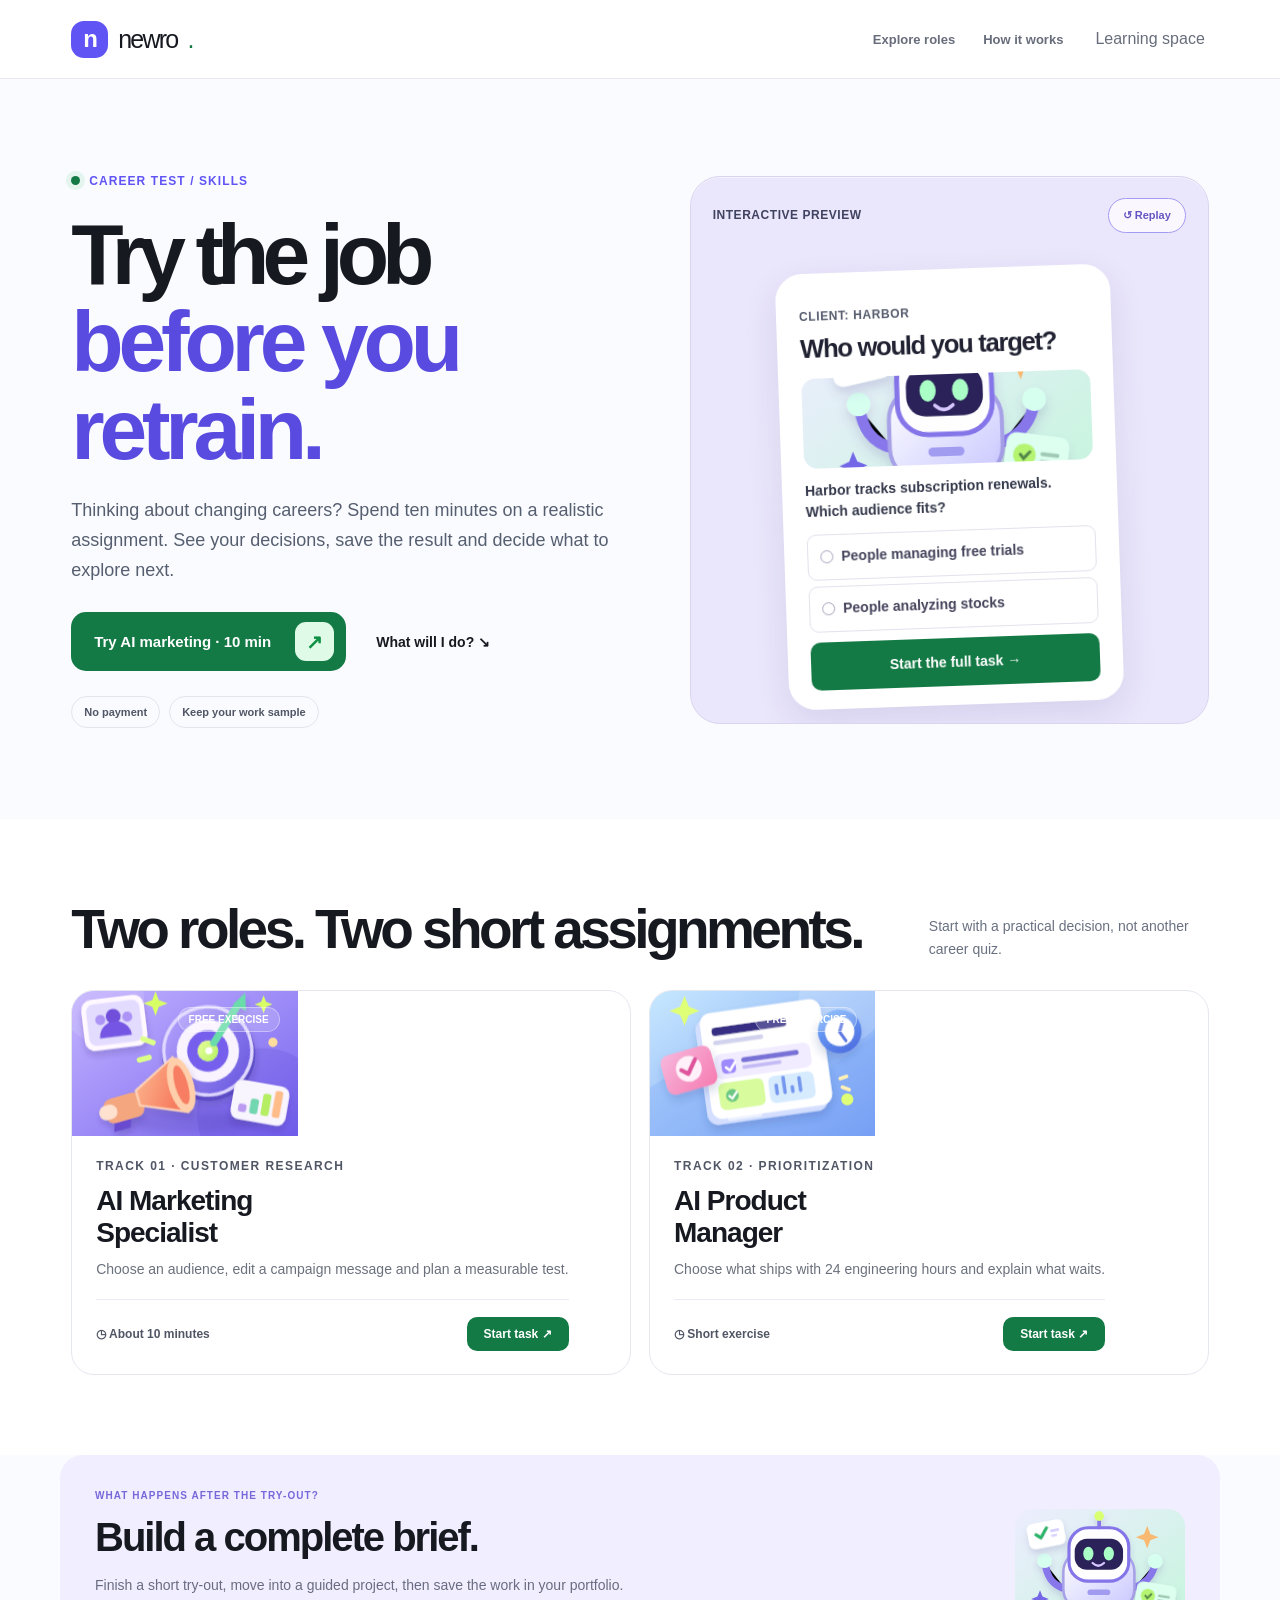
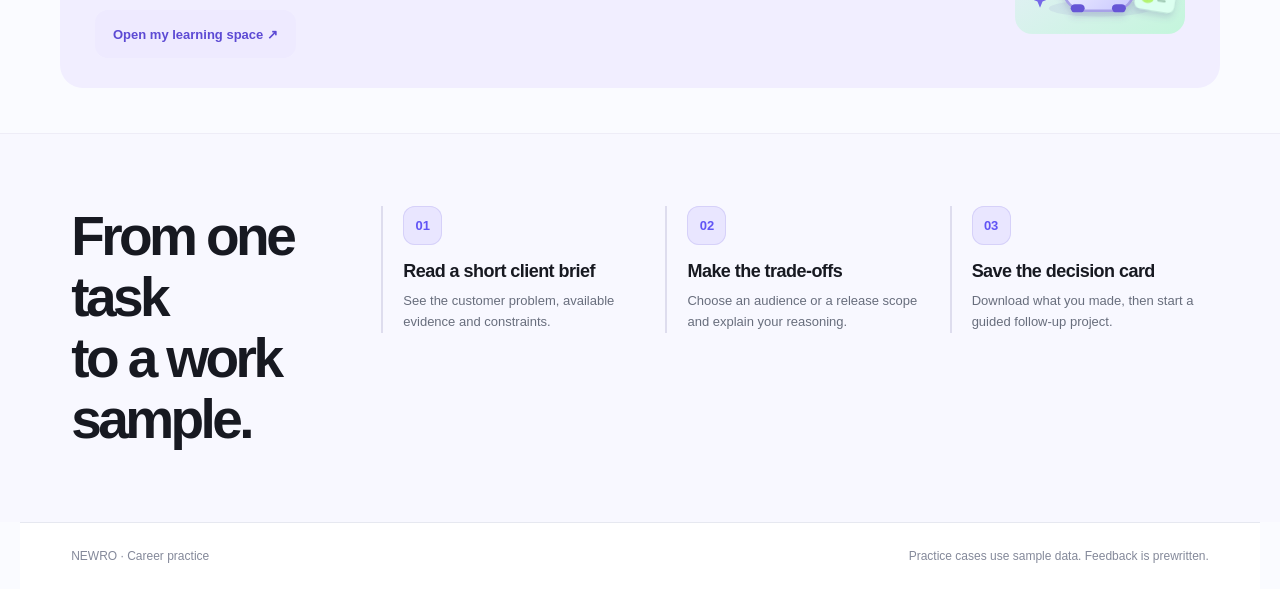
==== docs/index.html @ 95d72e34 "Show a single-line free-to-locked course journey with premium demo" ====
<!doctype html>
<html lang="en"><head><meta charset="utf-8"><meta name="viewport" content="width=device-width,initial-scale=1,viewport-fit=cover"><meta name="theme-color" content="#f8f8ff"><meta name="apple-mobile-web-app-capable" content="yes"><meta name="apple-mobile-web-app-status-bar-style" content="black-translucent"><meta name="apple-mobile-web-app-title" content="NEWRO"><meta name="description" content="Try the work before you retrain. A free, ten-minute career exercise with practical decisions and a work sample to keep."><title>NEWRO — Try the job before you retrain</title><meta property="og:type" content="website"><meta property="og:site_name" content="NEWRO"><meta property="og:title" content="NEWRO — Try the job before you retrain"><meta property="og:description" content="Free career try-outs: make decisions in a fictional role and download your work sample before signing up."><meta property="og:url" content="https://aruzhankarimova-glitch.github.io/NEWRO/"><meta name="twitter:card" content="summary"><link rel="canonical" href="https://aruzhankarimova-glitch.github.io/NEWRO/"><script type="application/ld+json">{"@context":"https://schema.org","@type":"WebApplication","name":"NEWRO","url":"https://aruzhankarimova-glitch.github.io/NEWRO/","description":"Hands-on career practice with short role simulations, guided projects, and downloadable work samples.","applicationCategory":"EducationalApplication","operatingSystem":"Web browser","inLanguage":"en","isAccessibleForFree":true,"featureList":["AI Marketing career try-out","AI Product Manager career try-out","Guided practice projects","Local work-sample portfolio"]}</script>
<style>
:root{font-family:Inter,-apple-system,BlinkMacSystemFont,"Segoe UI",sans-serif;color:#17171f;background:#fff;--ink:#17171f;--text:#3a3a48;--muted:#5e5e6e;--line:#e6e4f0;--surface:#f3f1fe;--accent:#4b3fd8;--cta:#18803e;--danger:#b72a29;--good:#125c2f}
*{box-sizing:border-box}body{margin:0;min-width:320px}button,textarea{font:inherit}button{cursor:pointer}button:disabled{opacity:.47;cursor:not-allowed}button:focus-visible,textarea:focus-visible,a:focus-visible{outline:3px solid var(--accent);outline-offset:3px}a{color:var(--accent)}.site{max-width:1080px;margin:auto;padding:0 22px}.top{height:72px;display:flex;align-items:center;justify-content:space-between;gap:12px}.logo{font-size:24px;font-weight:800;letter-spacing:-.06em}.logo em{background:var(--accent);color:#fff;border-radius:10px;font-size:19px;font-style:normal;padding:5px 11px;margin-right:8px}.kicker{font-weight:700;font-size:13px;color:var(--muted)}.hero{padding:85px 0 90px}.hero h1{font-size:clamp(39px,7vw,78px);letter-spacing:-.072em;line-height:1.03;max-width:920px;margin:0 0 25px}.hero p{font-size:20px;line-height:1.5;max-width:640px;color:var(--text);margin:0 0 38px}.eyebrow{color:var(--accent)!important;font-size:14px!important;font-weight:700;margin-bottom:20px!important}.roles{display:grid;grid-template-columns:1fr 1fr;gap:18px}.role{border:1px solid var(--line);background:#fff;border-radius:20px;padding:29px;text-align:left;min-height:258px;transition:transform .18s,border-color .18s}.role:hover{border-color:var(--accent);transform:translateY(-2px)}.role h2{font-size:27px;letter-spacing:-.04em;margin:21px 0 8px}.role p{font-size:16px;line-height:1.55;margin:0;color:var(--text)}.role .go{display:block;color:var(--accent);font-weight:700;margin-top:22px}.square{display:grid;place-items:center;border-radius:13px;background:var(--surface);color:var(--accent);height:48px;width:48px;font-size:24px}.foot{border-top:1px solid var(--line);color:var(--muted);font-size:12px;padding:18px 0 25px}.mini{font-size:13px;line-height:1.5;color:var(--muted)}.player{min-height:100dvh;display:flex;flex-direction:column}.playerHeader{position:sticky;top:0;z-index:10;border-bottom:1px solid var(--line);background:#fffffff0;backdrop-filter:blur(8px)}.headerInner{height:69px;max-width:640px;margin:auto;padding:0 18px;display:flex;gap:13px;align-items:center}.plainBtn{background:transparent;border:0;width:44px;height:44px;border-radius:12px;color:var(--ink);font-size:22px}.plainBtn:hover{background:var(--surface)}.track{height:9px;background:#e9e6fc;border-radius:20px;overflow:hidden;flex:1}.fill{height:100%;background:var(--accent);border-radius:20px;transition:width .25s}.playerMain{flex:1;max-width:640px;padding:31px 20px 65px;width:100%;margin:0 auto}.player h1{font-size:clamp(30px,5vw,39px);letter-spacing:-.048em;line-height:1.12;margin:0 0 13px}.lead{font-size:17px;line-height:1.57;color:var(--text);margin:0 0 21px}.step{font-size:13px;font-weight:700;color:var(--muted);margin:0 0 13px}.panel{background:var(--surface);padding:20px;border-radius:17px;margin:15px 0}.panel h3{font-size:17px;margin:0 0 8px}.panel p{font-size:16px;line-height:1.58;margin:0;color:var(--text)}.cards{display:grid;gap:12px;margin:19px 0}.choice{display:flex;align-items:flex-start;gap:13px;width:100%;background:white;border:2px solid var(--line);border-radius:15px;padding:18px 16px;color:var(--ink);text-align:left;min-height:65px;line-height:1.4}.choice[aria-pressed="true"]{border-color:var(--accent);background:#f7f5ff}.choice:hover{border-color:#bcb6ea}.dot{border:2px solid #a8a1bc;border-radius:50%;width:20px;height:20px;flex-shrink:0;margin-top:1px;display:grid;place-items:center;font-size:11px}.choice[aria-pressed="true"] .dot{border-color:var(--accent);color:#fff;background:var(--accent)}.choice strong{display:block}.choice small{display:block;font-size:13px;color:var(--muted);margin-top:5px}.field{display:block;font-weight:700;font-size:14px;margin:21px 0 9px}.input{width:100%;padding:15px;border:1.5px solid #bcb6d5;border-radius:14px;background:white;min-height:96px;line-height:1.55;color:var(--ink);resize:vertical}.input:focus{border-color:var(--accent)}.mentor{display:flex;gap:12px;align-items:flex-start;background:var(--surface);border-radius:16px;padding:18px;margin:22px 0}.avatar{width:34px;height:34px;border-radius:10px;background:#e0dbfc;display:grid;place-items:center;color:var(--accent);font-weight:800;flex-shrink:0}.mentor b{font-size:13px}.mentor p{font-size:15px;color:var(--text);line-height:1.55;margin:5px 0 0}.info{border:1px solid var(--line);border-radius:16px;padding:18px 19px;margin:11px 0}.info b{display:block}.info p{color:var(--text);line-height:1.55;margin:7px 0 0}.chip{display:inline-block;font-size:12px;font-weight:700;background:var(--surface);color:var(--accent);border-radius:25px;padding:6px 11px}.green{color:var(--good)}.red{color:var(--danger)}.summary{border:1px solid var(--line);border-radius:18px;padding:22px;margin:13px 0}.summary h3{margin:13px 0;font-size:24px;letter-spacing:-.04em}.summary dt{font-size:12px;font-weight:700;color:var(--muted);margin-top:16px}.summary dd{line-height:1.5;margin:5px 0 0;overflow-wrap:anywhere}.buttons{display:flex;gap:10px}.buttons>*{flex:1}.primary,.secondary{min-height:54px;border-radius:14px;font-size:16px;font-weight:750;padding:13px 20px;border:0}.primary{background:var(--cta);color:white;flex:1}.primary:hover:not(:disabled){background:#136b33}.secondary{background:var(--surface);color:var(--accent)}.playerFooter{position:sticky;bottom:0;z-index:10;border-top:1px solid var(--line);background:#fffffff0;backdrop-filter:blur(8px)}.footerInner{max-width:640px;margin:auto;padding:13px 20px max(14px,env(safe-area-inset-bottom))}.meter{background:var(--surface);border-radius:13px;padding:14px;font-size:15px}.meter .track{margin-top:10px}.note{font-size:12px;color:var(--muted);line-height:1.5;margin:14px 0}.sr{position:absolute;clip-path:inset(50%);width:1px;height:1px;overflow:hidden}.same{display:flex;justify-content:space-between;gap:12px;align-items:center}@media(max-width:620px){.hero{padding:44px 0 65px}.roles{grid-template-columns:1fr}.role{min-height:auto}.hero p{font-size:18px}.buttons{flex-wrap:wrap}.footerInner>.buttons>.primary{flex:2}.playerMain{padding-top:25px}}@media(prefers-reduced-motion:reduce){*,*:before,*:after{transition:none!important;animation:none!important;scroll-behavior:auto!important}}
</style><link rel="stylesheet" href="./assets/newro-experience.css"><link rel="stylesheet" href="./assets/newro-course.css"><link rel="stylesheet" href="./assets/newro-flow.css"><link rel="stylesheet" href="./assets/newro-polish.css"><link rel="stylesheet" href="./assets/newro-premium.css"><link rel="stylesheet" href="./assets/newro-responsive.css"><link rel="stylesheet" href="./assets/newro-curriculum.css"><link rel="stylesheet" href="./assets/newro-paywall.css"><link rel="manifest" href="./manifest.webmanifest"><link rel="icon" type="image/svg+xml" href="./icon.svg"></head><body><a class="newro-skip-link" href="#app">Skip to main content</a><div id="app"></div><noscript><main style="max-width:620px;margin:48px auto;padding:24px;font:16px/1.55 system-ui,sans-serif"><h1>NEWRO needs JavaScript</h1><p>Enable JavaScript to use the interactive career simulations. No account is required to start.</p></main></noscript><script src="./assets/newro-experience.js"></script><script src="./assets/newro-swarm.js"></script><script src="./assets/newro-course.js"></script><script src="./assets/newro-curriculum.js"></script><script src="./assets/newro-flow.js"></script><script src="./assets/newro-free-lesson.js"></script><script src="./assets/newro-mobile.js"></script><script src="./assets/newro-premium.js"></script><script src="./assets/newro-paywall.js"></script><script>
(function(){'use strict';
var root=document.getElementById('app'),key='newro-career-tryout-v1';
var features=[{id:'login',title:'Fix the iOS login crash',hours:4,value:'Critical',risk:'Low',detail:'1 in 7 sign-ins fails after an update.'},{id:'reminders',title:'Renewal reminders',hours:8,value:'High',risk:'Medium',detail:'The most requested core feature.'},{id:'onboarding',title:'New onboarding checklist',hours:12,value:'High',risk:'High',detail:'Changes an untested signup flow.'},{id:'household',title:'Shared household plans',hours:16,value:'Medium',risk:'High',detail:'Permissions design is unfinished.'},{id:'dark',title:'Dark mode',hours:10,value:'Medium',risk:'Low',detail:'Nice to have; not urgent.'},{id:'csv',title:'CSV export',hours:6,value:'Low',risk:'Low',detail:'Useful to some power users.'},{id:'referral',title:'Referral banner',hours:3,value:'Low',risk:'Low',detail:'Marketing request for Monday.'}];
var data={role:'',step:0,marketing:{},pm:{selection:[],answers:{}}};
try{var old=JSON.parse(localStorage.getItem(key));if(old&&typeof old==='object'){data=Object.assign(data,old);data.marketing=data.marketing||{};data.pm=data.pm||{selection:[],answers:{}};data.pm.selection=data.pm.selection||[];data.pm.answers=data.pm.answers||{}}}catch(e){}
function save(){try{localStorage.setItem(key,JSON.stringify(data))}catch(e){}}
function esc(s){return String(s==null?'':s).replace(/[&<>"']/g,function(c){return {'&':'&amp;','<':'&lt;','>':'&gt;','"':'&quot;',"'":'&#39;'}[c]})}
function coach(s){return '<aside class="mentor"><div class="avatar" aria-hidden="true">N</div><div><b>Practice coach</b><p>'+s+'</p></div></aside>'}
function announceChoice(group,id){
 var selected=document.querySelector('.choice[data-choice-group="'+group+'"][data-choice-id="'+id+'"]');
 if(selected)selected.focus({preventScroll:true});
 var region=document.getElementById('newro-announcer');
 var guidance=document.querySelector('.playerMain .mentor p');
 var warning=document.querySelector('.playerMain .meter p.red');
 if(region)region.textContent=(warning?warning.textContent+' ':'')+(guidance?guidance.textContent:'Selection updated. Continue or revise your choice.');
}
function option(group,id,name,desc,chosen){var active=chosen===id;return '<button class="choice" type="button" data-choice-group="'+esc(group)+'" data-choice-id="'+esc(id)+'" aria-pressed="'+active+'" onclick="NEWRO.choose(\''+group+'\',\''+id+'\')"><span class="dot">'+(active?'✓':'')+'</span><span><strong>'+esc(name)+'</strong>'+(desc?'<small>'+esc(desc)+'</small>':'')+'</span></button>'}
function textarea(field,value,hint){return '<textarea class="input" id="field-'+field+'" oninput="NEWRO.write(\''+field+'\',this.value)" placeholder="'+esc(hint)+'">'+esc(value||'')+'</textarea>'}
function summary(name,rows){return '<div class="summary"><span class="chip">Practice result</span><h3>'+esc(name)+'</h3><dl>'+rows.map(function(r){return '<dt>'+esc(r[0])+'</dt><dd>'+esc(r[1])+'</dd>'}).join('')+'</dl></div><div class="buttons"><button class="secondary" type="button" onclick="NEWRO.copy()">Copy result</button><button class="secondary" type="button" onclick="NEWRO.download()">Download .txt</button></div><p class="note" role="status" id="status">A practice result, not a career assessment.</p>'}
function hours(){return features.filter(function(f){return data.pm.selection.indexOf(f.id)!==-1}).reduce(function(a,b){return a+b.hours},0)}
function can(){var a=data.marketing,b=data.pm;if(data.role==='marketing'){switch(data.step){case 2:return !!a.evidence;case 3:return !!a.audience;case 4:return !!a.claim;case 5:return !!(a.tone&&a.prompt&&a.prompt.trim().length>12);case 6:return !!(a.draft&&a.headline&&a.headline.trim().length>8);case 7:return !!(a.channel&&a.metric);case 8:return !!(a.reason&&a.reason.trim().length>10);default:return true}}if(data.role==='pm'){switch(data.step){case 2:return b.selection.length>0&&hours()<=24;case 4:return !!(b.answers.a&&b.answers.b&&b.answers.c);case 5:return !!(b.reason&&b.reason.trim().length>10);default:return true}}return true}
function marketing(){var s=data.marketing,n=data.step,title='',sub='',body='',cta='Continue';switch(n){
case 0:title='Your first day in AI marketing.';sub='Try the decisions behind a small marketing campaign. You lead the work; the mentor gives feedback.';body='<div class="panel"><h3>Your mission</h3><p>Find the right audience, write an honest message, and decide how to test it for Harbor.</p></div>'+coach('I will challenge your thinking, not choose everything for you.');cta='Open the brief';break;
case 1:title='Meet your client, Harbor';sub='Harbor shows upcoming subscription renewals. The team needs an effective campaign, but has little evidence.';body='<div class="info"><b>The assignment</b><p>Choose a customer group, create a message and design a seven-day test. The illustrative test budget is $600.</p></div><div class="panel"><h3>One constraint</h3><p>Do not promise that Harbor can stop every subscription charge.</p></div>'+coach('Harbor and the customer quotes are fictional examples.');cta='Review customer notes';break;
case 2:title='Find the strongest signal';sub='Three fictional notes arrived from customers. Which problem does Harbor solve today?';body='<div class="cards">'+option('evidence','trial','I forget when free trials become paid.','Customer note #1',s.evidence)+option('evidence','invest','I track my investments on spreadsheets.','Customer note #2',s.evidence)+option('evidence','student','I want cheaper streaming subscriptions.','Customer note #3',s.evidence)+'</div>'+(s.evidence?coach(s.evidence==='trial'?'This problem fits Harbor’s existing renewal reminder feature.':'That is a need, but is it something Harbor can solve today? You can change your decision.'):coach('Find the note that matches the actual product.'));cta='Use this signal';break;
case 3:title='Who should we reach first?';sub='A strong campaign starts with a specific audience. Choose your first group.';body='<div class="cards">'+option('audience','trials','People managing free trials','They risk surprise renewals',s.audience)+option('audience','investors','Advanced individual investors','They need portfolio analysis',s.audience)+option('audience','students','Students searching for discounts','They value lower subscription prices',s.audience)+'</div>'+coach('Choose based on the evidence, not the biggest imaginable market.');cta='Choose the message';break;
case 4:title='Make a promise you can defend';sub='Which headline is specific and supported by what the product can actually do?';body='<div class="cards">'+option('claim','hype','The world’s smartest AI finance platform.','No proof or relevant detail',s.claim)+option('claim','honest','See upcoming renewals before you are charged.','Specific and verifiable',s.claim)+option('claim','impossible','Never pay for a subscription again.','An impossible guarantee',s.claim)+'</div>'+(s.claim?coach(s.claim==='honest'?'This sounds credible because it describes a real feature.':'Check the claim: could Harbor prove those words? Try again if not.'):coach('Clear language beats impressive-sounding language.'));cta='Give AI a brief';break;
case 5:title='Direct your AI teammate';sub='Strong output starts with an audience, a task and clear guardrails.';body='<label class="field">Tone</label><div class="cards">'+option('tone','calm','Calm and practical','Simple language',s.tone)+option('tone','playful','Playful','Light but not misleading',s.tone)+option('tone','urgent','Urgent','Time-sensitive, never deceptive',s.tone)+'</div><label class="field" for="field-prompt">Prompt for your AI teammate</label>'+textarea('prompt',s.prompt||'','Write two headlines for the selected audience. Describe the renewal reminder feature. Avoid unsupported guarantees.')+coach('This prototype displays prepared sample outputs, not text from a live language model.');cta='Review sample AI output';break;
case 6:title='Edit the AI draft';sub='Choose a sample draft. Then rewrite it so the promise is clear and truthful.';body='<div class="cards">'+option('draft','vague','Revolutionize your financial life with AI.','Overclaims the value',s.draft)+option('draft','clear','Know what renews next.','Short and useful',s.draft)+'</div><label class="field" for="field-headline">Your final headline</label>'+textarea('headline',s.headline||'','Write an honest, specific headline')+coach('Do not ship a draft just because it was generated. You own the decision.');cta='Plan a test';break;
case 7:title='Design a small experiment';sub='Choose where to reach people and how to tell whether the campaign helped.';body='<label class="field">Channel</label><div class="cards">'+option('channel','paid','Small paid social test','Reaches a defined audience',s.channel)+option('channel','email','Permission-based email list','More targeted',s.channel)+option('channel','organic','Organic social post','Cheaper, less predictable',s.channel)+'</div><label class="field">Primary metric</label><div class="cards">'+option('metric','signups','Landing-page signup rate','Tracks a meaningful action',s.metric)+option('metric','likes','Likes','Engagement, not intent',s.metric)+option('metric','reach','Reach','Visibility, not conversion',s.metric)+'</div>'+coach('Choose a measurement that tests the campaign hypothesis.');cta='Defend my choice';break;
case 8:title='A question from your mentor';sub='A strong marketer can explain or revise a plan.';var ask=s.claim!=='honest'?'Some words in your message may promise too much. How would you fix that?':s.audience!=='trials'?'How does this audience connect to Harbor’s current feature?':s.metric!=='signups'?'Likes may rise without any signups. What does that mean for your test?':'People click your ad but do not sign up. What would you investigate?';body=coach(esc(ask))+'<label class="field" for="field-reason">Your response</label>'+textarea('reason',s.reason||'','Explain what you would do and why…');cta='See my feedback';break;
case 9:title='Here is what your decisions show';sub='Feedback on this exercise, not a prediction about your future career.';var f=[['Understanding customers',s.evidence==='trial'],['Choosing a suitable audience',s.audience==='trials'],['Truthful messaging',s.claim==='honest'&&!/never|guarantee|world.s best|revolutionary/i.test(s.headline||'')],['Giving AI constraints',/avoid|do not|never|without|no guarantees/i.test(s.prompt||'')],['Measuring outcomes',s.metric==='signups']];body=f.map(function(row){return '<div class="info same"><b>'+row[0]+'</b><span class="chip '+(row[1]?'green':'')+'">'+(row[1]?'Demonstrated':'Developing')+'</span></div>'}).join('')+coach('You can improve a decision and learn from it. A short exercise does not measure professional aptitude.');cta='See my work sample';break;
case 10:title='You completed the assignment';sub='Keep the small campaign brief you made. This is your first work sample.';body=summary('Harbor campaign brief',[['Audience',({trials:'Free-trial users',investors:'Individual investors',students:'Discount-seeking students'})[s.audience]||'Not chosen'],['Headline',s.headline||'Not entered'],['Channel',s.channel||'Not chosen'],['Success metric',s.metric||'Not chosen'],['Reasoning',s.reason||'Not entered']]);cta='Try another career';break;
}screen(title,sub,body,cta,10)}
function pm(){var s=data.pm,n=data.step,title='',sub='',body='',cta='Continue',count=hours(),picked=features.filter(function(f){return s.selection.indexOf(f.id)!==-1});switch(n){
case 0:title='Your first day as an AI Product Manager';sub='It is Wednesday. You need to make the Friday release call.';body='<div class="panel"><h3>Your assignment</h3><p>Seven feature requests. Two engineers. Only 24 hours left. You decide what ships.</p></div>'+coach('Product management is the art of making trade-offs with limited time.');cta='Open the release brief';break;
case 1:title='The Friday release';sub='Harbor is a fictional app for subscription reminders. Some users cannot sign in and the team wants to add new features.';body='<div class="info"><b>Customer signal</b><p>Support tickets have tripled since Tuesday’s update. Renewal reminders are the highest-requested feature.</p></div><div class="info"><b>Constraints</b><p>You have 24 engineering hours; everything else waits two weeks. Consider value, delivery time and risk.</p></div>';cta='Choose what ships';break;
case 2:title='Pick the Friday release';sub='Select work that fits 24 hours. The best answer balances customer impact and release risk.';body='<div class="meter"><strong class="'+(count>24?'red':'')+'">'+count+' / 24 hours chosen</strong><div class="track"><div class="fill" style="width:'+Math.min(100,Math.round(count/24*100))+'%;background:'+(count>24?'var(--danger)':'var(--accent)')+'"></div></div>'+(count>24?'<p class="red">Over capacity by '+(count-24)+' hours. Remove at least '+(count-24)+' hours of work to continue.</p>':'')+'</div><div class="cards">'+features.map(function(f){return option('feature',f.id,f.title+' · '+f.hours+' hours',f.value+' value · '+f.risk+' risk. '+f.detail,s.selection.indexOf(f.id)!==-1?f.id:'')}).join('')+'</div>';cta='Review my trade-offs';break;
case 3:title='Every release makes trade-offs';sub='Here is the impact of your selection, based on the exercise rules.';body='<div class="info"><b>Capacity</b><p>'+count+' hours selected. '+(count<=20?'You kept some time for unexpected work.':'You have very little buffer.')+'</p></div><div class="info"><b>Customers blocked by login</b><p>'+(s.selection.indexOf('login')!==-1?'You prioritized fixing a login crash for affected customers.':'The iOS login crash will remain unresolved.')+'</p></div><div class="info"><b>Core customer value</b><p>'+(s.selection.indexOf('reminders')!==-1?'You included renewal reminders, the most requested feature.':'You postponed renewal reminders.')+'</p></div>'+coach('You cannot ship every idea. Be able to explain what matters and what waits.');cta='Practice PM reasoning';break;
case 4:title='Three decisions to test';sub='For each example, choose the most relevant factor.';body='<label class="field">Why prioritize the login fix?</label><div class="cards">'+option('a','value','Value','Blocked customers need access',s.answers.a)+option('a','risk','Risk','Any change can break things',s.answers.a)+option('a','time','Time','Every hour matters',s.answers.a)+'</div><label class="field">Why hold shared household plans?</label><div class="cards">'+option('b','value','Value','Everyone needs this',s.answers.b)+option('b','risk','Risk','The permissions model is not ready',s.answers.b)+option('b','time','Time','Only its duration matters',s.answers.b)+'</div><label class="field">Why might CSV export wait?</label><div class="cards">'+option('c','value','Value','This is a top need',s.answers.c)+option('c','risk','Risk','Export is inherently dangerous',s.answers.c)+option('c','time','Time','Those hours may deliver more customer value elsewhere',s.answers.c)+'</div>';cta='Reflect on my decisions';break;
case 5:title='Explain your release plan';sub='A product manager communicates the reasons behind the choices.';var right=Number(s.answers.a==='value')+Number(s.answers.b==='risk')+Number(s.answers.c==='time');body='<div class="panel"><h3>'+right+' of 3 reasoning checks matched the examples</h3><p>You can go back to try again. The score describes answers to this exercise only.</p></div><label class="field" for="field-pmreason">Why did you choose these tasks?</label>'+textarea('pmreason',s.reason||'','I prioritized the login crash because…');cta='Create my decision card';break;
case 6:title='Your first PM decision card';sub='You made a release decision and defended your reasoning.';body=summary('Harbor Friday release',[['Ship Friday',picked.map(function(f){return f.title}).join(', ')||'Nothing'],['Hold',features.filter(function(f){return s.selection.indexOf(f.id)===-1}).map(function(f){return f.title}).join(', ')||'Nothing'],['Hours',count+' / 24'],['Reasoning',s.reason||'Not entered']]);cta='Try another career';break;
}screen(title,sub,body,cta,6)}
function screen(title,sub,body,cta,max){var progress=Math.round(data.step/max*100);root.innerHTML='<div class="player"><header class="playerHeader"><div class="headerInner"><button class="plainBtn" onclick="NEWRO.exit()" aria-label="Exit to careers (progress is saved)">×</button><div class="track" role="progressbar" aria-label="Task progress" aria-valuemin="0" aria-valuemax="'+max+'" aria-valuenow="'+data.step+'"><div class="fill" style="width:'+progress+'%"></div></div></div></header><main class="playerMain"><p class="newro-sr-only" id="newro-announcer" role="status" aria-live="polite"></p><h1 tabindex="-1" id="screenTitle">'+title+'</h1><p class="lead">'+sub+'</p>'+body+'</main><footer class="playerFooter"><div class="footerInner"><div class="buttons">'+(data.step?'<button class="secondary" type="button" onclick="NEWRO.back()">Back</button>':'')+'<button type="button" class="primary" id="next" '+(can()?'':'disabled')+' onclick="NEWRO.next()">'+cta+'</button></div><p class="note" style="text-align:center;margin:8px 0 0">Progress is saved in this browser · No signup required</p></div></footer></div>';if(window.NEWROCourseUI)window.NEWROCourseUI.enhance({role:data.role,step:data.step,max:max});if(window.NEWROFlow && data.step===max)window.NEWROFlow.enhanceResult(data.role);window.scrollTo(0,0);var heading=document.getElementById('screenTitle');if(heading)heading.focus({preventScroll:true})}
function home(){if(window.NEWROHome){window.NEWROHome({resume:!!data.role,role:data.role},root);return}root.innerHTML='<div class="site"><header class="top"><span class="logo"><em>N</em> newro</span><span class="kicker">Career try-outs</span></header><main class="hero"><p class="eyebrow">TRY THE WORK, NOT JUST THE COURSE</p><h1>Find out what the job actually feels like.</h1><p>Make decisions, work through realistic challenges, and leave with a sample of your work. Free, no signup required.</p><div class="roles"><button class="role" onclick="NEWRO.start(\'marketing\')"><span class="square">✳</span><h2>AI Marketing Specialist</h2><p>Find an audience, improve AI copy and plan a test.</p><span class="go">Try the role →</span></button><button class="role" onclick="NEWRO.start(\'pm\')"><span class="square">▤</span><h2>AI Product Manager</h2><p>Choose what ships Friday with only 24 engineering hours.</p><span class="go">Try the role →</span></button></div>'+(data.role?'<div class="info" style="margin-top:20px"><b>Saved session</b><p>Your previous try-out is still available.</p><button class="secondary" type="button" onclick="NEWRO.resume()" style="margin-top:12px">Resume previous session</button></div>':'')+'<p class="mini" style="margin-top:27px">Harbor is a sample client. Feedback is prewritten; this exercise is not a career assessment.</p></main><footer class="foot">NEWRO · Learn by doing. No account needed to begin.</footer></div>'}
function render(){save();if(!data.role){home();return}if(data.role==='marketing')marketing();else pm()}
function recordSimStep(replace){
 if(!data.role)return;
 var target='#/tryout/'+data.role+'/'+data.step;
 if(location.hash!==target)history[replace?'replaceState':'pushState']({newroTryout:true},'',target);
}
window.addEventListener('popstate',function(){
 var match=location.hash.match(/^#\/tryout\/(marketing|pm)\/(\d+)$/);
 if(match){data.role=match[1];data.step=Math.min(Number(match[2]),match[1]==='marketing'?10:6);render();}
 else if(data.role){home();}
});
function exportText(){if(data.role==='marketing'){var s=data.marketing;return 'NEWRO · AI Marketing Specialist — fictional practice brief\nAudience: '+(s.audience||'')+'\nHeadline: '+(s.headline||'')+'\nChannel: '+(s.channel||'')+'\nSuccess metric: '+(s.metric||'')+'\nReasoning: '+(s.reason||'')+'\n\nNot a certificate.'}var p=data.pm;return 'NEWRO · AI Product Manager — fictional practice brief\nShip: '+features.filter(function(f){return p.selection.indexOf(f.id)!==-1}).map(function(f){return f.title}).join(', ')+'\nHold: '+features.filter(function(f){return p.selection.indexOf(f.id)===-1}).map(function(f){return f.title}).join(', ')+'\nHours: '+hours()+'/24\nReasoning: '+(p.reason||'')+'\n\nNot a certificate.'}
window.NEWRO={
 start:function(role){if(window.NEWROSwarm)window.NEWROSwarm.stop();data.role=role;data.step=0;data[role]=role==='marketing'?{}:{selection:[],answers:{}};recordSimStep(false);render()},
 exit:function(){home()},
 leave:function(){home()},
 resume:function(){if(window.NEWROSwarm)window.NEWROSwarm.stop();recordSimStep(false);render()},
 jump:function(target){var top=data.role==='marketing'?10:6;var t=Math.max(0,Math.min(top,Number(target)||0));if(t<=data.step){data.step=t;recordSimStep(false);render()}},
 back:function(){if(data.step>0&&location.hash==='#/tryout/'+data.role+'/'+data.step){history.back()}else{data.step=Math.max(0,data.step-1);recordSimStep(true);render()}},
 next:function(){if(!can())return;var max=data.role==='marketing'?10:6;if(data.step>=max){if(window.NEWROFlow){var finishedRole=data.role;data.role='';data.step=0;save();window.NEWROFlow.finish(finishedRole,data);return}data.role='';data.step=0;render();return}data.step++;recordSimStep(false);render()},
 choose:function(group,id){var s=data[data.role];if(group==='feature'){s.selection=s.selection.indexOf(id)===-1?s.selection.concat([id]):s.selection.filter(function(x){return x!==id})}else if(['a','b','c'].indexOf(group)!==-1&&data.role==='pm'){s.answers[group]=id}else{s[group]=id;if(group==='tone'){s.prompt='Write two headlines for the selected audience in a '+id+' tone. Highlight renewal visibility. Avoid guarantees and unverified AI claims.'}if(group==='draft')s.headline=id==='clear'?'Know what renews next.':'Revolutionize your financial life with AI.'}render();announceChoice(group,id)},
 write:function(field,value){var name=field==='pmreason'?'reason':field;data[data.role][name]=value;save();var button=document.getElementById('next');if(button)button.disabled=!can()},
 copy:function(){var status=document.getElementById('status');if(navigator.clipboard&&navigator.clipboard.writeText){navigator.clipboard.writeText(exportText()).then(function(){if(status)status.textContent='Copied to clipboard.'}).catch(function(){if(status)status.textContent='Copy unavailable. Please use Download.'})}else if(status)status.textContent='Clipboard unavailable. Please use Download.'},
 download:function(){var blob=new Blob([exportText()],{type:'text/plain;charset=utf-8'}),url=URL.createObjectURL(blob),a=document.createElement('a');a.href=url;a.download='newro-'+data.role+'-work-sample.txt';document.body.appendChild(a);a.click();a.remove();setTimeout(function(){URL.revokeObjectURL(url)},1000)}
};render();
})();
</script><script>if('serviceWorker' in navigator && location.protocol==='https:'){window.addEventListener('load',function(){navigator.serviceWorker.register('./sw.js').catch(function(){})})}</script></body></html>
---- docs/assets/newro-experience.css ----
/* NEWRO Career Lab — original interactive visual system. No third-party animation code. */
:root{--nl-paper:#f7f7f2;--nl-ink:#15231e;--nl-green:#c9fb83;--nl-purple:#6954dc;--nl-line:#d9dcd4;--nl-muted:#57675d;--nl-deep:#192a25}
html{scroll-behavior:smooth}
.nl-shell{color:var(--nl-ink);background:var(--nl-paper);min-height:100dvh;font-family:Inter,ui-sans-serif,-apple-system,BlinkMacSystemFont,"Segoe UI",sans-serif;overflow-x:clip}
.nl-shell *{box-sizing:border-box}
.nl-shell button,.nl-shell a{font:inherit}
.nl-shell button{cursor:pointer}
.nl-shell button:focus-visible,.nl-shell a:focus-visible{outline:3px solid var(--nl-purple);outline-offset:4px}
.nl-shell button:disabled{cursor:not-allowed;opacity:.55}
.nl-canvaslines{position:absolute;inset:0;pointer-events:none;background-image:linear-gradient(to right,rgba(21,35,30,.038) 1px,transparent 1px),linear-gradient(to bottom,rgba(21,35,30,.038) 1px,transparent 1px);background-size:78px 78px;mask-image:linear-gradient(#000,transparent 78%);opacity:.7}
.nl-wrap{max-width:1320px;margin:auto;padding:0 clamp(20px,4vw,62px);position:relative}
.nl-header{position:relative;border-bottom:1px solid var(--nl-line);z-index:20}
.nl-nav{height:86px;display:flex;align-items:center;justify-content:space-between;gap:24px}
.nl-brand{display:inline-flex;align-items:center;gap:10px;color:var(--nl-ink);text-decoration:none!important;font-size:24px;font-weight:850;letter-spacing:-.075em}
.nl-brand-icon{width:37px;height:37px;display:grid;place-items:center;background:var(--nl-ink);color:var(--nl-green);border-radius:11px;font-size:24px;font-weight:850;transform:rotate(-7deg)}
.nl-brand-dot{color:var(--nl-purple)}
.nl-links{display:flex;align-items:center;gap:26px;margin-left:auto}
.nl-links a{text-decoration:none;color:var(--nl-muted);font-size:13px;font-weight:700;transition:color .2s}
.nl-links a:hover{color:var(--nl-ink)}
.nl-navright{display:flex;align-items:center;gap:12px}
.nl-smallbtn{border:1px solid var(--nl-line);background:transparent;border-radius:999px;color:var(--nl-ink);padding:12px 16px;font-size:12px!important;font-weight:750!important;display:flex;align-items:center;gap:8px}
.nl-smallbtn:hover{border-color:var(--nl-ink)}
.nl-join{border:1px solid var(--nl-ink);color:var(--nl-green);background:var(--nl-ink);border-radius:999px;padding:13px 20px;font-weight:750!important;font-size:13px!important}
.nl-join:hover{background:#30483d}
.nl-hero{position:relative;padding:66px 0 32px;display:grid;grid-template-columns:minmax(0,1.05fr) minmax(0,.95fr);align-items:center;gap:clamp(24px,4vw,78px)}
.nl-eyebrow{display:flex;align-items:center;gap:10px;letter-spacing:.105em;text-transform:uppercase;color:var(--nl-muted);font-size:11px;font-weight:850;margin:0 0 31px}
.nl-live{width:9px;height:9px;background:#48aa73;border-radius:50%;box-shadow:0 0 0 5px #48aa731d}
.nl-hero-title{font-size:clamp(56px,6.7vw,111px);line-height:.94;letter-spacing:-.093em;font-weight:850;margin:0 0 28px;max-width:800px}
.nl-hero-title .nl-serif{display:block;font-family:Georgia,"Times New Roman",serif;letter-spacing:-.078em;font-style:italic;font-weight:400;color:var(--nl-purple);line-height:1.03}
.nl-lede{color:var(--nl-muted);font-size:clamp(16px,1.55vw,19px);line-height:1.6;max-width:510px;margin:0 0 32px}
.nl-ctarow{display:flex;align-items:center;flex-wrap:wrap;gap:12px}
.nl-bigcta{display:inline-flex;align-items:center;justify-content:space-between;min-height:59px;border:0;background:var(--nl-ink);color:white;padding:9px 10px 9px 23px;border-radius:16px;gap:30px;font-size:15px!important;font-weight:800!important;transition:transform .18s,box-shadow .18s}
.nl-bigcta:hover{transform:translateY(-2px);box-shadow:0 14px 40px #1d3d272b}
.nl-bigcta .nl-arrow{display:grid;place-items:center;width:40px;height:40px;background:var(--nl-green);color:var(--nl-ink);border-radius:11px;font-size:20px}
.nl-textcta{display:inline-flex;align-items:center;gap:8px;padding:14px 13px;background:transparent;border:0;color:var(--nl-ink);font-size:14px!important;font-weight:750!important}
.nl-proof{display:flex;align-items:center;gap:15px;color:var(--nl-muted);font-size:12px;margin-top:30px;line-height:1.4}
.nl-proof strong{color:var(--nl-ink);font-weight:700}
.nl-proof-sep{width:4px;height:4px;background:#9ba99b;border-radius:50%}
.nl-stage{position:relative;min-height:510px;border-radius:24px;background:var(--nl-deep);color:white;padding:18px;box-shadow:25px 35px 65px -47px #0e1d1699;isolation:isolate;overflow:hidden}
.nl-stage:before{content:"";position:absolute;inset:0;opacity:.24;pointer-events:none;background-image:linear-gradient(#71898026 1px,transparent 1px),linear-gradient(90deg,#71898026 1px,transparent 1px);background-size:37px 37px}
.nl-stage:after{content:"";position:absolute;top:15%;right:-10%;width:50%;height:50%;background:radial-gradient(circle,#8b68fa38,transparent 70%);pointer-events:none}
.nl-stage-top{display:flex;align-items:center;justify-content:space-between;gap:12px;padding:0 2px 13px;border-bottom:1px solid #ffffff24;position:relative;z-index:2}
.nl-stage-dots{display:flex;gap:5px}
.nl-stage-dots i{height:8px;width:8px;background:#63776e;border-radius:50%;display:block}
.nl-stage-dots i:first-child{background:var(--nl-green)}
.nl-stage-tag{font-size:10px;font-weight:800;letter-spacing:.15em;color:#cedbd2}
.nl-stage-count{font-size:10px;color:#aec0b1}
.nl-stage-board{position:relative;z-index:1;padding:26px 15px 12px;height:430px}
.nl-board-head{font-size:11px;text-transform:uppercase;letter-spacing:.16em;font-weight:750;color:#afc3b8;margin:0 0 12px}
.nl-board-title{font-weight:820;letter-spacing:-.055em;line-height:1.03;font-size:clamp(26px,2.75vw,43px);max-width:380px;margin:0}
.nl-board-title span{color:var(--nl-green)}
.nl-board-lead{font-size:12px;color:#b5c7bd;line-height:1.55;max-width:280px;margin:10px 0 19px}
.nl-board-ruler{height:16px;border-top:1px solid #ffffff24;border-bottom:1px solid #ffffff24;margin:15px -12px 16px;display:flex;justify-content:space-between;padding:1px 7px;color:#718a7d;font:9px ui-monospace,monospace;letter-spacing:1px}
.nl-board-card{position:relative;max-width:345px;background:#fbfbf6;color:var(--nl-ink);padding:15px;border-radius:13px;border:1px solid #dbe1d9;box-shadow:9px 12px 0 #13251e;transform:rotate(-3deg);transition:transform .24s;z-index:2}
.nl-board-card:hover{transform:rotate(0)}
.nl-board-card-top{display:flex;align-items:center;justify-content:space-between;font-size:10px;font-weight:800;letter-spacing:.08em}
.nl-mini-check{background:#d5ff98;padding:5px 8px;border-radius:6px}
.nl-board-card h3{font-size:18px;line-height:1.2;letter-spacing:-.04em;margin:12px 0 8px}
.nl-board-card p{font-size:11px;color:#526257;line-height:1.5;margin:0}
.nl-mentor-note{position:absolute;bottom:26px;right:6px;max-width:230px;padding:12px;border:1px solid #a8ecb2;background:#d5ff98;border-radius:11px;color:#17281c;box-shadow:0 12px 30px #0005;transform:rotate(5deg);z-index:3;font-size:11px;line-height:1.45}
.nl-mentor-note b{font-size:10px;text-transform:uppercase;letter-spacing:.1em;display:block;margin-bottom:5px}
.nl-stage-foot{display:flex;align-items:center;justify-content:space-between;position:absolute;bottom:19px;left:20px;right:19px;border-top:1px solid #ffffff23;padding-top:13px;z-index:2;color:#b5c8bb;font-size:11px}
.nl-simmark{height:5px;width:5px;background:var(--nl-green);border-radius:50%;display:inline-block;margin-right:6px}
.nl-stage-pointer{position:absolute;z-index:4;pointer-events:none;filter:drop-shadow(0 3px 8px #1118)}
.nl-stage-pointer .nl-pointer-symbol{display:block;width:19px;height:25px;clip-path:polygon(0 0,0 96%,28% 72%,47% 100%,62% 92%,43% 66%,85% 62%);background:#cabdff;transform:rotate(-8deg)}
.nl-stage-pointer span:last-child{font-size:9px;font-weight:800;letter-spacing:.03em;background:#6954dc;color:#fff;border-radius:5px;padding:5px 7px;margin-left:16px;white-space:nowrap}
.nl-stage-pointer.one{top:104px;right:65px;animation:nl-float 4.5s ease-in-out infinite}
.nl-stage-pointer.two{top:275px;right:20px;animation:nl-float 5.8s -1s ease-in-out infinite}
.nl-stage-pointer.two .nl-pointer-symbol{background:#c9fb83}
.nl-stage-pointer.two span:last-child{background:#33694d}
@keyframes nl-float{0%,100%{transform:translate(0,0)}50%{transform:translate(-7px,10px)}}
.nl-section-head{display:flex;align-items:flex-end;justify-content:space-between;gap:24px;margin-bottom:23px}
.nl-section-head h2{margin:0;font-size:clamp(32px,4vw,56px);line-height:1.08;letter-spacing:-.064em}
.nl-section-head p{max-width:300px;color:var(--nl-muted);font-size:14px;line-height:1.55;margin:0}
.nl-careers{padding:70px 0 85px;border-top:1px solid var(--nl-line)}
.nl-cards{display:grid;grid-template-columns:repeat(2,minmax(0,1fr));gap:16px}
.nl-role{position:relative;overflow:hidden;text-align:left;border:1px solid #d9dcd4;border-radius:19px;padding:26px 27px 25px;background:#fff;min-height:275px;color:var(--nl-ink);display:flex;flex-direction:column;align-items:stretch;transition:transform .2s,border-color .2s,box-shadow .2s}
.nl-role:hover{border-color:var(--nl-ink);transform:translateY(-3px);box-shadow:0 19px 35px #1d392619}
.nl-role-head{display:flex;align-items:center;justify-content:space-between}
.nl-role-num{font-size:11px;font-weight:750;color:#65766a}
.nl-role-icon{font-size:25px;width:45px;height:45px;display:grid;place-items:center;background:#dbeecb;border-radius:11px;color:#253f2b}
.nl-role:nth-child(2) .nl-role-icon{background:#e5defd;color:#5744ba}
.nl-role h3{font-size:clamp(24px,2.65vw,36px);letter-spacing:-.055em;line-height:1.07;margin:22px 0 11px;max-width:350px}
.nl-role p{color:var(--nl-muted);font-size:14px;line-height:1.5;max-width:390px;margin:0 0 22px}
.nl-role-bottom{display:flex;align-items:center;justify-content:space-between;margin-top:auto;border-top:1px solid var(--nl-line);padding-top:16px;font-size:12px;font-weight:750}
.nl-role-bottom .nl-go{height:34px;width:34px;display:grid;place-items:center;background:var(--nl-ink);color:white;border-radius:50%;font-size:19px}
.nl-detail{font-size:12px;color:var(--nl-muted);display:flex;align-items:center;gap:7px}
.nl-how{background:#e7ece3;border-top:1px solid #dce3d8;border-bottom:1px solid #dce3d8;padding:72px 0}
.nl-how-grid{display:grid;grid-template-columns:1.2fr repeat(3,1fr);gap:18px}
.nl-how h2{font-size:38px;letter-spacing:-.062em;margin:0;line-height:1.13}
.nl-how-step{border-left:1px solid #bfccc1;padding-left:19px}
.nl-how-step span{display:block;font-size:12px;color:#57765b;font-weight:800;margin-bottom:20px}
.nl-how-step h3{font-size:17px;letter-spacing:-.025em;margin:0 0 10px}
.nl-how-step p{font-size:13px;color:#57675d;line-height:1.55;margin:0}
.nl-bottom{padding:29px 0;display:flex;align-items:center;justify-content:space-between;gap:20px;font-size:12px;color:var(--nl-muted)}
.nl-bottom a{color:var(--nl-ink)}
.nl-resume{margin-top:25px;display:flex;align-items:center;justify-content:space-between;gap:12px;border:1px solid #c4d4c4;background:#eff8e6;border-radius:15px;padding:16px}
.nl-resume b{font-size:13px}
.nl-resume p{font-size:12px;margin:4px 0 0;color:#4c654f}
.nl-resume button{border:0;background:var(--nl-ink);color:#fff;font-size:12px!important;font-weight:800!important;border-radius:9px;padding:11px 16px;flex-shrink:0}
.nl-mobile-dock{display:none}
.nl-build-cursors{position:fixed;inset:0;pointer-events:none;z-index:100;overflow:hidden}
.nl-actor{position:absolute;left:0;top:0;opacity:0;will-change:transform;filter:drop-shadow(2px 4px 1px #1114);display:flex;flex-direction:column;align-items:flex-start}
.nl-actor-arrow{height:24px;width:21px;display:block;background:var(--actor-color,#6657dd);clip-path:polygon(0 0,0 100%,30% 77%,51% 99%,66% 89%,44% 67%,87% 61%);filter:drop-shadow(0 0 1px #fff)}
.nl-actor-name{background:var(--actor-color,#6657dd);color:white;padding:5px 8px;margin:0 0 0 14px;border-radius:4px;font-weight:800;font-size:10px;letter-spacing:.01em;white-space:nowrap}
.nl-draw-outline{position:fixed;border:1.5px solid var(--nl-purple);border-radius:9px;pointer-events:none;z-index:98;animation:nl-draw .43s ease forwards}
.nl-draw-outline:after{content:"";position:absolute;right:-1px;bottom:-18px;font:9px ui-monospace,monospace;color:var(--nl-purple);background:var(--nl-paper);padding:2px 4px}
@keyframes nl-draw{from{opacity:0;clip-path:inset(0 100% 100% 0)}65%{opacity:1}to{opacity:0;clip-path:inset(0 0 0 0)}}
.nl-is-building [data-build]:not(.nl-built){opacity:0;transform:translateY(10px)}
.nl-shell [data-build]{transition:opacity .36s ease,transform .36s ease}
.nl-replay{position:absolute;right:30px;top:31px;z-index:5;padding:9px 12px;border-radius:50px;background:#ffffff1c;border:1px solid #ffffff40;color:white;font-size:10px!important;font-weight:800!important}
.nl-replay:hover{background:#ffffff30}
.nl-skip{position:fixed;bottom:30px;right:30px;z-index:101;padding:10px 17px;background:#fff;border:1px solid #c5cec4;border-radius:100px;color:#182820;font-size:12px!important;font-weight:800!important;box-shadow:0 6px 25px #0002}
.nl-mobile-hint{display:none}
@media(max-width:1080px){
.nl-hero{grid-template-columns:1fr .95fr;gap:25px}
.nl-hero-title{font-size:clamp(53px,6vw,80px)}
.nl-stage{min-height:465px}
.nl-stage-board{padding:25px 8px 9px;height:389px}
.nl-mentor-note{max-width:175px}
.nl-how-grid{grid-template-columns:1fr 1fr}
.nl-how-grid h2{max-width:250px}
}
@media(max-width:760px){
html{scroll-behavior:smooth}
.nl-shell{background:#f5f6f0;padding-bottom:calc(80px + env(safe-area-inset-bottom))}
.nl-canvaslines{background-size:51px 51px;opacity:.27}
.nl-header{border-bottom:0}
.nl-wrap{padding:0 19px}
.nl-nav{height:69px}
.nl-brand{font-size:23px}
.nl-brand-icon{width:32px;height:32px;font-size:21px}
.nl-links,.nl-navright{display:none}
.nl-mobile-hint{display:inline-flex;font-weight:800;font-size:10px;color:var(--nl-muted);letter-spacing:.13em;text-transform:uppercase}
.nl-hero{display:flex;flex-direction:column;align-items:stretch;gap:27px;padding:21px 0 42px}
.nl-eyebrow{font-size:10px;letter-spacing:.07em;margin:5px 0 22px}
.nl-hero-title{font-size:clamp(53px,13vw,78px);margin:0 0 18px;line-height:.97}
.nl-hero-title .nl-serif{line-height:1.05}
.nl-lede{font-size:16px;line-height:1.53;margin:0 0 23px}
.nl-ctarow{display:grid;grid-template-columns:1fr auto;gap:8px}
.nl-bigcta{min-height:55px;border-radius:13px;min-width:0;justify-content:space-between;padding-left:16px;font-size:13px!important;gap:8px}
.nl-bigcta .nl-arrow{height:37px;width:37px}
.nl-textcta{font-size:12px!important;padding:11px}
.nl-proof{font-size:10px;margin-top:16px;gap:9px}
.nl-stage{min-height:350px;height:350px;border-radius:20px;padding:14px;box-shadow:0 12px 25px #15282116;width:100%}
.nl-stage-board{height:293px;padding:18px 9px 9px}
.nl-board-title{font-size:clamp(28px,7.6vw,38px);max-width:270px}
.nl-board-lead{margin:8px 0;font-size:11px}
.nl-board-ruler{margin:10px -5px 11px}
.nl-board-card{max-width:240px;padding:10px;transform:rotate(-2deg)}
.nl-board-card h3{font-size:15px;margin:7px 0 4px}
.nl-board-card p{font-size:10px}
.nl-board-card-top{font-size:8px}
.nl-mini-check{padding:4px 6px}
.nl-mentor-note{bottom:15px;right:0;max-width:170px;padding:9px;font-size:10px}
.nl-stage-foot{bottom:14px;left:16px;right:16px;font-size:9px}
.nl-stage-pointer.one{top:68px;right:18px}
.nl-stage-pointer.two{top:197px;right:0}
.nl-replay{top:17px;right:15px;font-size:9px!important}
.nl-careers{padding:27px 0 51px;border-top:0}
.nl-section-head{display:block;margin-bottom:17px}
.nl-section-head h2{font-size:34px}
.nl-section-head p{margin-top:9px;font-size:13px}
.nl-cards{display:grid;grid-template-columns:1fr;gap:12px}
.nl-role{min-height:210px;padding:20px 21px;border-radius:20px}
.nl-role h3{margin:13px 0 8px;font-size:26px}
.nl-role p{margin-bottom:12px;font-size:13px}
.nl-role-icon{height:37px;width:37px;font-size:19px}
.nl-role-bottom{padding-top:11px}
.nl-how{padding:42px 0}
.nl-how-grid{display:grid;grid-template-columns:1fr;gap:20px}
.nl-how h2{font-size:32px;margin-bottom:6px}
.nl-how-step{border-left:0;border-top:1px solid #bfccc1;padding:15px 0 0}
.nl-how-step span{margin-bottom:5px}
.nl-how-step h3{margin-bottom:5px}
.nl-bottom{padding:22px 0;font-size:11px;display:block;line-height:1.6}
.nl-bottom span{display:block}
.nl-mobile-dock{position:fixed;display:grid;grid-template-columns:repeat(3,1fr);left:12px;right:12px;bottom:max(9px,env(safe-area-inset-bottom));min-height:63px;z-index:40;background:#1c2d26;color:#d5dfd2;border:1px solid #43564a;border-radius:20px;padding:5px 6px;box-shadow:0 9px 30px #12231a4d;gap:3px}
.nl-dockitem{background:transparent;border:0;color:inherit;border-radius:14px;display:flex;flex-direction:column;justify-content:center;align-items:center;gap:3px;font-weight:700!important;font-size:10px!important;min-height:51px}
.nl-dockitem.active{background:#344b3d;color:#d1ff8b}
.nl-dockitem svg{width:19px;height:19px;display:block}
.nl-build-cursors,.nl-skip{display:none!important}
.nl-is-building [data-build]:not(.nl-built){opacity:1!important;transform:none!important}
.nl-stage-pointer{animation-duration:7s!important}
body:has(.player){background:#eef0eb}
.player{background:#eef0eb;max-width:100%;font-family:Inter,ui-sans-serif,system-ui,sans-serif}
.playerHeader{background:#f9faf7f4!important;border-bottom:1px solid #dce2db!important}
.playerInner,.headerInner{height:62px!important}
.playerMain{background:#fff!important;max-width:none!important;padding:24px 22px 95px!important;margin:0!important;min-height:calc(100dvh - 165px)}
.playerMain h1{font-size:clamp(28px,8vw,40px)!important;letter-spacing:-.055em!important}
.playerMain .lead{font-size:16px!important;color:#526258!important}
.playerMain .choice,.playerMain .option{min-height:68px!important;border-radius:15px!important}
.playerMain .panel,.playerMain .mentor{border-radius:17px!important}
.playerFooter{background:#ffffffef!important;border-top:1px solid #e2e8e0!important}
.footerInner{padding:10px 17px max(12px,env(safe-area-inset-bottom))!important}
.footerInner .primary{border-radius:15px!important;min-height:58px!important;background:#1c7c44!important}
.footerInner .secondary{border-radius:15px!important}
}
@media(max-width:380px){.nl-hero-title{font-size:48px}.nl-stage{height:328px;min-height:328px}.nl-stage-board{height:267px}.nl-mentor-note{max-width:148px}}
@media(prefers-reduced-motion:reduce){html{scroll-behavior:auto}.nl-shell *, .nl-shell *:before,.nl-shell *:after{animation:none!important;transition:none!important}.nl-is-building [data-build]{opacity:1!important;transform:none!important}}

.nl-board-card{display:block;text-align:left;width:min(100%,345px);cursor:pointer;font:inherit}
.nl-board-card:focus-visible{outline:3px solid var(--nl-green);outline-offset:3px}
@media(min-width:761px) and (prefers-reduced-motion:no-preference){.nl-is-building [data-build="heading"].nl-built,.nl-is-building [data-build="board-heading"].nl-built{animation:nl-write .75s steps(12,end) both}@keyframes nl-write{from{clip-path:inset(0 100% 0 0)}to{clip-path:inset(0 0 0 0)}}}
@media(max-width:760px){.nl-board-card{max-width:240px}}

@media(max-width:760px){.nl-mentor-note{display:none}.nl-board-card{box-shadow:5px 7px 0 #13251e}}


/* NEWRO / original page-rebuilding cursor performance. Works on phone and desktop. */
.nl-shell.nl-sw-running [data-build]:not(.nl-built){visibility:hidden!important;opacity:0!important;transform:none!important}
.nl-shell.nl-sw-running [data-build].nl-built{visibility:visible;opacity:1}
.nl-sw-overlay{position:fixed;inset:0;z-index:1000;pointer-events:none;overflow:hidden}
.nl-sw-cursor{position:absolute;top:0;left:0;z-index:6;will-change:transform;opacity:0;filter:drop-shadow(1px 1px 0 #fff) drop-shadow(-1px -1px 0 #fff) drop-shadow(1px 4px 3px #17172c45)}
.nl-sw-arrow{display:block;width:27px;height:35px;background:var(--cursor-color);clip-path:polygon(0 0,0 97%,31% 73%,50% 100%,67% 90%,46% 64%,91% 61%)}
.nl-sw-cursor-label{display:inline-block;margin-left:18px;margin-top:-3px;background:var(--cursor-color);color:white;font:750 10px/1.2 Inter,ui-sans-serif,system-ui,sans-serif;border-radius:3px;padding:5px 8px;letter-spacing:-.01em;white-space:nowrap;box-shadow:0 2px 4px #0001}
.nl-sw-outline{position:fixed;box-sizing:border-box;border:1.4px solid var(--draw-color,#6954dc);border-radius:5px;pointer-events:none;z-index:3;box-shadow:0 0 0 1px #ffffff77;transition:opacity .2s}
.nl-sw-guide{position:fixed;z-index:3;border-top:1px dashed var(--guide-color,#6954dc);pointer-events:none}
.nl-sw-guide:after{content:"";position:absolute;left:12px;top:-5px;background:var(--guide-color);height:9px;width:9px;border-radius:50%;box-shadow:0 0 0 3px #ffffffaa}
.nl-sw-caret{position:fixed;width:2px;z-index:4;pointer-events:none;box-shadow:0 0 0 1px #fff}
.nl-sw-duplicate{position:fixed;z-index:4;border:1.5px dashed #795ed3;border-radius:15px;background:#e6dcff42;pointer-events:none}
.nl-sw-measure{position:fixed;background:#eee9ff;border:1px solid #cfc4f7;z-index:5;color:#4e3f96;border-radius:3px;min-width:40px;text-align:center;padding:3px 5px;font:700 9px/1.2 ui-monospace,SFMono-Regular,Consolas,monospace;white-space:nowrap;pointer-events:none;box-shadow:0 2px 8px #18163022}
.nl-sw-controls{position:fixed;left:50%;bottom:23px;transform:translateX(-50%);z-index:1002;display:flex;align-items:center;gap:7px;border:1px solid #47574ba8;background:#1a3027f2;box-shadow:0 6px 27px #0d1e1880;color:#eff7e8;border-radius:50px;padding:7px 9px 7px 14px;max-width:calc(100vw - 24px);font-family:Inter,ui-sans-serif,system-ui,sans-serif;white-space:nowrap;backdrop-filter:blur(10px)}
.nl-sw-count{font-size:9px;font-weight:800;letter-spacing:.11em;padding:0 6px 0 0;max-width:145px;overflow:hidden;text-overflow:ellipsis}
.nl-sw-controls button{min-height:33px;border:1px solid #78927f;border-radius:100px;background:#364b3e;color:#fff;padding:7px 12px;font-size:10px;font-weight:750}
.nl-sw-controls button.nl-sw-skip{background:#cbfb87;border-color:#cbfb87;color:#1b3425}
.nl-sw-controls button:focus-visible{outline:2px solid #cbfb87;outline-offset:3px}
.nl-sw-scrim{position:fixed;inset:0;z-index:1;background:#f7f7f2;display:grid;place-items:center;opacity:1;pointer-events:none}
.nl-sw-scrim-out{opacity:0;transition:opacity .32s ease}
.nl-sw-intro-logo{display:flex;align-items:center;gap:12px;color:#1d2e24;font:800 11px/1.25 Inter,system-ui,sans-serif;letter-spacing:.17em}
.nl-sw-intro-mark{width:42px;height:42px;border-radius:13px;background:#182e23;color:#c9fb83;display:grid;place-items:center;font-size:33px;font-weight:900;letter-spacing:-.1em}
@keyframes nl-sw-guides-in{from{opacity:0;transform:scaleX(.15)}to{opacity:1;transform:scaleX(1)}}
@media(max-width:760px){
  .nl-sw-overlay{display:block!important}
  .nl-sw-controls{display:flex!important;bottom:calc(86px + env(safe-area-inset-bottom));padding:5px 7px 5px 9px}
  .nl-sw-count{font-size:8px;max-width:92px;letter-spacing:.06em}
  .nl-sw-controls button{padding:7px 9px;min-height:32px;font-size:9px}
  .nl-sw-cursor-label{font-size:9px;padding:4px 6px}
  .nl-sw-arrow{width:22px;height:29px}
  .nl-sw-intro-logo{font-size:9px;letter-spacing:.05em;gap:8px}
  .nl-sw-intro-mark{width:35px;height:35px;font-size:25px}
  .nl-sw-measure{font-size:8px}
  .nl-replay{display:inline-flex!important}
}
@media(prefers-reduced-motion:reduce){
 .nl-sw-overlay,.nl-sw-controls{display:none!important}
 .nl-shell.nl-sw-running [data-build]{visibility:visible!important;opacity:1!important}
}
---- docs/assets/newro-course.css ----
/* NEWRO / Learning-first visual language — original styling derived from approved mobile-learning references. */
:root{--cs-ink:#171921;--cs-muted:#727784;--cs-white:#fff;--cs-bg:#fafbff;--cs-border:#e6e8f0;--cs-soft:#f2f2ff;--cs-violet:#6154f5;--cs-lavender:#e9e7ff;--cs-green:#21bb63;--cs-green-dark:#16a450;--cs-green-light:#e2fbea;--cs-shadow:0 12px 34px rgba(31,35,76,.075)}
html{scroll-behavior:smooth}
body{background:var(--cs-white);color:var(--cs-ink)}
.cs-shell{--nl-paper:#fff;--nl-ink:#171921;--nl-muted:#727784;--nl-green:#21bb63;--nl-purple:#6154f5;--nl-line:#e6e8f0;background:var(--cs-bg)!important;color:var(--cs-ink)!important;font-family:Inter,-apple-system,BlinkMacSystemFont,"Segoe UI",sans-serif;overflow-x:clip}
.cs-shell *{box-sizing:border-box}
.cs-shell .nl-wrap{max-width:1240px;padding-left:clamp(20px,4vw,58px);padding-right:clamp(20px,4vw,58px)}
.cs-top{background:#ffffffee;backdrop-filter:blur(14px);border-bottom:1px solid var(--cs-border);position:relative;z-index:20}
.cs-topin{max-width:1240px;margin:0 auto;min-height:78px;padding:0 clamp(20px,4vw,58px);display:flex;align-items:center;gap:28px}
.cs-shell .nl-brand{color:var(--cs-ink)!important;font-size:25px;letter-spacing:-.07em}
.cs-shell .nl-brand-icon{background:var(--cs-violet)!important;color:#fff!important;transform:none;border-radius:13px}
.cs-shell .nl-brand-dot{color:var(--cs-green)}
.cs-toplinks{display:flex;align-items:center;gap:28px;margin-left:auto}
.cs-toplinks a{font-weight:650;font-size:13px;text-decoration:none;color:#676d7b}
.cs-toplinks a:hover{color:var(--cs-violet)}
.cs-sign{border:1.5px solid var(--cs-border);background:#fff;color:#323443;border-radius:100px;min-height:42px;padding:8px 16px;font-size:13px!important;font-weight:720!important}
.cs-sign:hover{border-color:var(--cs-violet)}
.cs-join{background:var(--cs-green);color:#fff;border:0;border-radius:100px;padding:12px 20px;min-height:43px;font-size:13px!important;font-weight:760!important;box-shadow:0 5px 13px #21bb6322}
.cs-join:hover{background:var(--cs-green-dark)}
.cs-shell .nl-canvaslines{opacity:.13}
.cs-hero{position:relative;display:grid;grid-template-columns:minmax(0,1fr) minmax(0,.91fr);gap:clamp(27px,5vw,70px);align-items:center;padding-top:clamp(53px,7vw,110px);padding-bottom:88px}
.cs-hero-text{position:relative;z-index:2}
.cs-eyebrow{display:inline-flex;gap:9px;align-items:center;color:var(--cs-violet);font-size:12px;font-weight:820;letter-spacing:.09em;text-transform:uppercase;margin:0 0 23px}
.cs-eyebrow-dot{width:9px;height:9px;background:var(--cs-green);border-radius:50%;box-shadow:0 0 0 5px #21bb631b}
.cs-title{font-size:clamp(57px,6.7vw,104px);letter-spacing:-.082em;line-height:1.02;font-weight:840;max-width:710px;margin:0 0 23px;color:var(--cs-ink)}
.cs-title em{font-family:Georgia,"Times New Roman",serif;font-size:1.04em;color:var(--cs-violet);font-weight:400;letter-spacing:-.075em}
.cs-lede{font-size:18px;line-height:1.65;color:#646a78;max-width:540px;margin:0 0 27px}
.cs-hero-buttons{display:flex;gap:12px;align-items:center;flex-wrap:wrap}
.cs-shell .nl-bigcta,.cs-button{display:inline-flex;align-items:center;gap:24px;border:0;background:var(--cs-green)!important;color:#fff!important;border-radius:15px;min-height:58px;padding:10px 12px 10px 23px;justify-content:space-between;font-size:15px!important;font-weight:770!important;box-shadow:0 8px 20px #21bb6324;transition:transform .2s,box-shadow .2s}
.cs-shell .nl-bigcta:hover,.cs-button:hover{background:var(--cs-green-dark)!important;transform:translateY(-2px);box-shadow:0 12px 24px #21bb6340}
.cs-button-arrow{display:grid;place-items:center;width:39px;height:39px;color:#0e8f43;background:#dffbe7;border-radius:11px;font-size:20px}
.cs-linkbtn{border:0;background:transparent;color:var(--cs-ink);font-size:14px!important;font-weight:710!important;padding:14px 12px}
.cs-linkbtn:hover{color:var(--cs-violet)}
.cs-chips{display:flex;align-items:center;gap:9px;flex-wrap:wrap;margin-top:25px}
.cs-chip{font-size:11px;font-weight:720;color:#626d78;border:1px solid #e6e7ee;border-radius:50px;padding:9px 12px;background:#fff}
.cs-chip b{color:var(--cs-green-dark)}
.cs-stage{position:relative;min-height:525px;background:linear-gradient(145deg,#f0edff 2%,#e9e5ff 53%,#dff5ff 100%)!important;border:1px solid #dedaf7;border-radius:30px;overflow:hidden;box-shadow:0 28px 70px -55px #6559af}
.cs-stage:before{content:"";position:absolute;inset:0;background-image:radial-gradient(#5d56ca20 1px,transparent 1px);background-size:21px 21px;opacity:.7}
.cs-stage:after{content:"";position:absolute;width:270px;height:270px;right:-90px;top:-110px;background:#b9b0ff69;border-radius:50%;filter:blur(0)}
.cs-stage-top{position:absolute;z-index:2;left:22px;right:22px;top:21px;display:flex;justify-content:space-between;align-items:center;gap:12px;color:#5047a4;font-size:10px;font-weight:850;letter-spacing:.11em}
.cs-stage-live{display:inline-flex;gap:7px;align-items:center}
.cs-stage-live:before{content:"";width:7px;height:7px;background:var(--cs-green);border-radius:50%}
.cs-replay{position:relative;z-index:4;border:1px solid #a39af1;background:#ffffffbb;color:#6555c2;border-radius:50px;font-size:11px!important;font-weight:800!important;padding:10px 14px}
.cs-replay:hover{background:#fff}
.cs-orbit{position:absolute;border:1px dashed #8e82e950;border-radius:50%;left:50%;top:43%;transform:translate(-50%,-50%) rotate(-15deg);width:370px;height:275px}
.cs-orbit.two{width:265px;height:190px;transform:translate(-50%,-50%) rotate(23deg)}
.cs-card-device{position:relative;margin:74px auto 0;max-width:335px;min-height:375px;border-radius:27px;background:#fff;box-shadow:0 23px 50px #645ec92b;border:6px solid #fff;transform:rotate(-6deg);padding:19px 18px 17px;z-index:2}
.cs-phone-status{display:flex;align-items:center;justify-content:space-between;color:#626779;font-size:10px;font-weight:780}
.cs-phone-bar{height:6px;border-radius:10px;background:#e8e8ee;margin:20px 0 22px;overflow:hidden}
.cs-phone-bar i{display:block;background:var(--cs-violet);height:100%;width:36%;border-radius:10px}
.cs-phone-head{font-size:12px;text-transform:uppercase;letter-spacing:.12em;font-weight:800;color:#7064c7;margin:0 0 10px}
.cs-phone-title{color:#202232;font-size:25px;line-height:1.12;font-weight:810;letter-spacing:-.05em;margin:0 0 14px}
.cs-phone-illus{display:flex;align-items:center;justify-content:center;gap:9px;height:100px;background:#eeeafe;border-radius:14px;position:relative;overflow:hidden}
.cs-illus-blob{background:#b6a8ff;border-radius:48% 52% 63% 37%;height:70px;width:90px;transform:rotate(14deg)}
.cs-illus-person{position:absolute;left:54px;bottom:-7px;width:56px;height:80px}
.cs-illus-head{position:absolute;left:14px;top:5px;width:30px;height:30px;border-radius:50%;background:#eaa878;border:5px solid #422c87}
.cs-illus-body{position:absolute;left:0;bottom:0;width:57px;height:47px;background:#7056ef;border-radius:24px 24px 12px 12px}
.cs-illus-card{width:72px;height:60px;border-radius:10px;background:white;display:grid;place-items:center;box-shadow:0 3px 14px #514cb328;color:#6154f5;font-weight:900;font-size:29px;transform:rotate(10deg);margin-left:55px}
.cs-phone-task{font-size:13px;color:#34394b;font-weight:720;margin:12px 0}
.cs-phone-question{border:1px solid #ecebf3;background:#fff;display:flex;align-items:center;gap:8px;border-radius:10px;padding:11px;font-size:11px;font-weight:710}
.cs-phone-question:before{content:"✓";background:#e0fbe9;color:#1bb55d;border-radius:50%;width:21px;height:21px;display:grid;place-items:center;font-size:12px}
.cs-phone-cta{background:var(--cs-green);color:#fff;border-radius:10px;text-align:center;margin-top:13px;padding:11px;font-size:12px;font-weight:770}
.cs-float{position:absolute;z-index:3;box-shadow:0 8px 23px #5041a028;background:#fff;border-radius:15px;padding:12px 14px;font-size:12px;font-weight:720;border:1px solid #e8e5f9;color:#393752}
.cs-float.top{right:11px;top:131px;transform:rotate(8deg)}
.cs-float.bottom{bottom:28px;left:15px;max-width:212px;transform:rotate(6deg)}
.cs-float.green{background:#e6ffea;border-color:#c1f4d3;color:#14743c}
.cs-float strong{display:block;font-size:10px;letter-spacing:.06em;text-transform:uppercase;color:#7666ca;margin-bottom:5px}
.cs-sparks{position:absolute;right:43px;bottom:36px;z-index:3;font-size:34px;color:#7767f7}
.cs-role-section{padding:80px 0;background:#fff}
.cs-section-heading{display:flex;align-items:end;justify-content:space-between;gap:30px;margin-bottom:30px}
.cs-section-heading h2,.cs-steps h2{font-size:clamp(35px,4.8vw,55px);letter-spacing:-.065em;line-height:1.11;margin:0;color:var(--cs-ink)}
.cs-section-heading p{font-size:14px;line-height:1.6;color:#697181;max-width:280px;margin:0}
.cs-roles{display:grid;grid-template-columns:repeat(2,minmax(0,1fr));gap:18px}
.cs-role{background:#fff;border:1px solid #e4e7ef;border-radius:23px;padding:0;text-align:left;color:var(--cs-ink);overflow:hidden;min-height:360px;display:flex;flex-direction:column;box-shadow:0 5px 20px #26234f08;transition:transform .22s,box-shadow .22s,border-color .22s}
.cs-role:hover{transform:translateY(-4px);box-shadow:0 17px 39px #25205b17;border-color:#b7b0fe}
.cs-role-visual{height:145px;background:linear-gradient(145deg,#a694ff,#7264ec);position:relative;display:flex;align-items:center;justify-content:center;overflow:hidden}
.cs-role:nth-child(2) .cs-role-visual{background:linear-gradient(145deg,#9dd8f2,#4d9cda)}
.cs-role-visual:before{content:"";width:230px;height:230px;border:1px solid #ffffff62;border-radius:50%;position:absolute;left:-60px;top:-90px}
.cs-role-visual:after{content:"";height:160px;width:160px;background:#ffffff18;border-radius:40px;position:absolute;transform:rotate(28deg);right:-36px;bottom:-50px}
.cs-role-graphic{height:90px;width:102px;border-radius:17px;background:#ffffffeb;display:flex;align-items:center;justify-content:center;position:relative;z-index:1;box-shadow:10px 13px 0 #30288827;transform:rotate(-8deg)}
.cs-role:nth-child(2) .cs-role-graphic{transform:rotate(7deg)}
.cs-role-symbol{font-size:52px;color:#685bea;font-weight:800}
.cs-role:nth-child(2) .cs-role-symbol{color:#3a92d3}
.cs-role-badge{position:absolute;right:18px;top:16px;color:white;background:#ffffff2b;border:1px solid #ffffff60;border-radius:50px;padding:6px 10px;font-size:10px;font-weight:790;z-index:2}
.cs-role-body{padding:23px 24px 22px;flex:1;display:flex;flex-direction:column}
.cs-role-small{font-size:10px;font-weight:820;color:#736e99;text-transform:uppercase;letter-spacing:.12em}
.cs-role h3{font-size:28px;line-height:1.15;letter-spacing:-.05em;margin:12px 0 9px;font-weight:790}
.cs-role p{font-size:14px;color:#6b717c;line-height:1.52;margin:0 0 18px}
.cs-role-footer{display:flex;justify-content:space-between;align-items:center;gap:12px;margin-top:auto;padding-top:17px;border-top:1px solid #ebecf3}
.cs-role-tag{font-size:11px;color:#73798a;font-weight:690}
.cs-role-play{background:#20ba62;color:#fff;padding:10px 17px;border-radius:10px;font-size:12px;font-weight:780}
.cs-steps{background:#f7f8ff;padding:72px 0}
.cs-steps-grid{display:grid;grid-template-columns:1.1fr repeat(3,1fr);gap:25px;align-items:start}
.cs-step{border-left:2px solid #e2dfff;padding-left:20px}
.cs-step .cs-step-number{display:inline-grid;place-items:center;color:var(--cs-violet);font-size:13px;font-weight:830;background:#e9e6ff;height:39px;width:39px;border-radius:12px;margin-bottom:16px}
.cs-step h3{font-size:18px;margin:0 0 9px;letter-spacing:-.03em}
.cs-step p{font-size:13px;line-height:1.6;color:#686e7d;margin:0}
.cs-bottom{padding:26px 0;background:#fff;border-top:1px solid var(--cs-border);display:flex;justify-content:space-between;gap:25px;font-size:12px;color:#84899a}
.cs-bottom a{color:#5953b7}
.cs-shell .nl-mobile-dock.cs-mobile-dock{display:none}
.cs-shell .nl-stage-pointer{display:none}
.cs-shell .nl-stage:before,.cs-shell .nl-stage:after{pointer-events:none}
.cs-shell .nl-sw-controls{font-family:Inter,system-ui,sans-serif}
.cs-shell .nl-sw-scrim{background:#f8f8ff}
.cs-resume{border:1.5px solid #dfdcff;background:#f6f4ff;border-radius:15px;padding:14px;display:flex;justify-content:space-between;gap:15px;margin-top:18px}
.cs-resume div{display:grid;gap:4px}
.cs-resume b{font-size:13px}
.cs-resume small{color:#77738a;font-size:12px}
.cs-resume button{font-size:12px;font-weight:750;background:var(--cs-violet);color:#fff;border:0;border-radius:10px;padding:11px 14px}
.cs-intro-note{font-size:12px;line-height:1.5;color:#89909f;margin:22px 0 0}
/* Course player — restyles every lesson, choice, mentor and results screen. */
body:has(.player){background:#f6f7fb!important}
.player.cs-player{--accent:#6154f5;--cta:#21bb63;--surface:#f6f3ff;--line:#e4e6f0;--ink:#20212c;--text:#484d5c;--muted:#737988;background:#f6f7fb;max-width:950px;min-height:100dvh;margin:auto;box-shadow:0 0 45px #1618440b}
.cs-player .playerHeader{background:#fff!important;border-bottom:1px solid #ececf5!important}
.cs-player .headerInner{max-width:680px!important;height:79px!important}
.cs-player .plainBtn{background:#f8f8fd!important;border-radius:50%!important;font-weight:700}
.cs-player .track{background:#e9e8f5!important;height:7px!important}
.cs-player .fill{background:var(--cs-violet)!important}
.cs-player .headerInner>.mini{font-size:12px;color:#72768b;font-weight:780;background:#f5f3ff;border-radius:30px;padding:9px}
.cs-player .playerMain{max-width:680px!important;background:#fff!important;padding:28px 25px 100px!important;border-left:1px solid #eeeeF4;border-right:1px solid #eeeef4}
.cs-player .playerMain h1{font-size:clamp(29px,3.6vw,38px)!important;line-height:1.18;letter-spacing:-.047em;font-weight:790;color:#222533;margin-bottom:16px}
.cs-player .playerMain .lead{font-size:17px!important;line-height:1.6;color:#5c6370!important;margin-bottom:25px}
.cs-player .playerMain>.step{font-size:11px!important;color:var(--cs-violet)!important;font-weight:810!important;letter-spacing:.065em;text-transform:uppercase;margin-bottom:15px}
.cs-course-meta{display:flex;align-items:center;gap:12px;margin-bottom:25px}
.cs-course-icon{height:41px;width:41px;display:grid;place-items:center;background:#eeebff;color:#6556eb;border-radius:13px;font-size:20px}
.cs-course-meta-text{display:grid;gap:3px;flex:1}
.cs-course-meta-text b{font-size:12px;font-weight:820;color:#303347}
.cs-course-meta-text small{font-size:11px;color:#8b90a0}
.cs-stage-pill{font-size:11px;font-weight:740;background:#e5fbe9;color:#168f49;border-radius:50px;padding:9px 12px;white-space:nowrap}
.cs-player .panel{background:#f3efff!important;border-radius:16px!important;margin:18px 0 23px!important;border:0;padding:22px}
.cs-player .panel h3{font-size:17px;font-weight:790;margin-bottom:10px}
.cs-player .panel p{line-height:1.65}
.cs-player .cards{gap:11px!important;margin:20px 0 23px}
.cs-player .choice{background:#fff!important;min-height:74px!important;border:1.6px solid #e6e6ef!important;border-radius:14px!important;box-shadow:0 3px 12px #27284206!important;transition:background .15s,border-color .15s,box-shadow .15s}
.cs-player .choice:hover{border-color:#aaa3f6!important}
.cs-player .choice[aria-pressed="true"]{border:2px solid #6254f5!important;background:#f7f5ff!important;box-shadow:0 0 0 2px #efecff!important}
.cs-player .choice .dot{border-color:#aaaabb}
.cs-player .choice[aria-pressed="true"] .dot{background:var(--cs-violet)!important;border-color:var(--cs-violet)!important}
.cs-player .choice strong{font-weight:720;font-size:15px}
.cs-player .choice small{font-size:12px;line-height:1.45}
.cs-player .mentor{background:#f0edff!important;border:1px solid #e7e1ff;border-radius:16px!important;padding:19px!important;margin-top:24px!important}
.cs-player .mentor .avatar{width:37px;height:37px;background:var(--cs-violet)!important;color:#fff!important;border-radius:12px!important;font-size:18px}
.cs-player .mentor b{font-size:12px;font-weight:830;color:#5850b0}
.cs-player .mentor p{font-size:14px;color:#53546a;line-height:1.55}
.cs-player .field{font-size:14px;font-weight:750;color:#292c3b;margin-top:22px}
.cs-player .input{border:1.5px solid #d9d8eb;border-radius:14px;min-height:125px}
.cs-player .input:focus{border-color:var(--cs-violet);outline:2px solid #e5e1ff}
.cs-player .info{border:1px solid #e8e9f1;border-radius:15px;box-shadow:0 2px 9px #25224807;background:#fff;padding:20px}
.cs-player .info b{font-size:15px}
.cs-player .info p{font-size:14px}
.cs-player .chip{background:#efedff;color:#5951bb;font-size:11px}
.cs-player .chip.green{background:#e2f9e9;color:#128344}
.cs-player .summary{border:1px solid #e8e9f3;background:#fff;border-radius:18px;box-shadow:var(--cs-shadow);padding:24px}
.cs-player .summary dt{font-size:11px;letter-spacing:.05em;text-transform:uppercase}
.cs-player .summary dd{font-size:15px;color:#3e4453}
.cs-player .secondary{background:#eeeaff!important;color:var(--cs-violet)!important;border-radius:13px!important}
.cs-player .playerFooter{background:#ffffffef!important;border-top:1px solid #e8e9f2!important}
.cs-player .footerInner{max-width:680px!important;padding:13px 25px max(14px,env(safe-area-inset-bottom))!important}
.cs-player .primary{background:var(--cs-green)!important;color:white!important;min-height:58px!important;border-radius:13px!important;box-shadow:0 7px 16px #21bb632b}
.cs-player .primary:hover:not(:disabled){background:var(--cs-green-dark)!important}
.cs-player .footerInner>.note{font-size:10px!important}
.cs-player .meter{background:#f4f2ff;border-radius:16px}
.cs-player .meter .fill{background:#6457e7!important}
.cs-pathbtn{border:0;background:#f2f0ff;color:#6154e9;font-weight:770;font-size:12px;border-radius:50px;min-height:39px;padding:8px 14px;margin-left:4px}
.cs-pathbtn:hover{background:#e8e4ff}
.cs-path-dialog{border:0;border-radius:25px;padding:0;max-width:520px;width:min(calc(100vw - 32px),520px);max-height:min(85dvh,800px);box-shadow:0 20px 70px #17143742;background:#fff;color:#252636}
.cs-path-dialog::backdrop{background:#131630a3;backdrop-filter:blur(3px)}
.cs-path-inner{padding:28px;overflow:auto;max-height:85dvh}
.cs-path-head{display:flex;align-items:start;justify-content:space-between;gap:18px;margin-bottom:20px}
.cs-path-head small{display:block;color:#6554f3;font-size:11px;letter-spacing:.1em;font-weight:830;margin-bottom:10px}
.cs-path-head h2{font-size:28px;letter-spacing:-.045em;margin:0}
.cs-path-close{background:#f3f3f8;border:0;border-radius:50%;height:39px;width:39px;font-size:21px;color:#353749;flex-shrink:0}
.cs-path-list{position:relative;list-style:none;margin:0;padding:3px 0 8px}
.cs-path-list:before{content:"";position:absolute;left:25px;top:18px;bottom:28px;width:3px;background:linear-gradient(#36c978,#e5e6f1);border-radius:10px}
.cs-path-item{position:relative;display:flex;gap:17px;align-items:center;min-height:72px;padding:8px 0}
.cs-path-node{width:51px;height:51px;display:grid;place-items:center;border-radius:50%;background:#eef0f4;border:3px solid #daddE3;color:#a9aebd;position:relative;z-index:1;flex-shrink:0;font-weight:900;box-shadow:0 3px 0 #cbd0d8}
.cs-path-item.done .cs-path-node{background:#39cd7f;border-color:#21b766;color:#fff;box-shadow:0 3px 0 #169c4a}
.cs-path-item.current .cs-path-node{background:#6859f7;border-color:#5346d9;color:#fff;box-shadow:0 3px 0 #4137a5}
.cs-path-item b{font-size:14px}
.cs-path-item p{margin:4px 0 0;font-size:12px;color:#858a99}
.cs-path-item button{background:none;border:0;text-align:left;padding:0;color:inherit}
.cs-path-item button:hover{text-decoration:underline}
.cs-path-summary{background:#f2f0ff;border-radius:14px;padding:17px;margin-top:17px;color:#5950a3;font-size:13px;line-height:1.5}
.cs-celebrate{background:linear-gradient(125deg,#f3f0ff,#ddfbe7);border-radius:20px;margin:0 0 22px;padding:27px;text-align:center;border:1px solid #dce4eb}
.cs-celebrate-icon{font-size:46px;display:block;margin-bottom:8px;filter:drop-shadow(0 4px 0 #7060ee20)}
.cs-celebrate b{font-size:22px;letter-spacing:-.045em}
.cs-celebrate p{font-size:13px;color:#5c6371;line-height:1.5;margin:8px 0 0}
@media(max-width:1050px){
.cs-hero{gap:26px}
.cs-stage{min-height:495px}
.cs-card-device{max-width:290px;min-height:350px}
.cs-title{font-size:clamp(54px,6.4vw,78px)}
.cs-steps-grid{grid-template-columns:repeat(2,1fr)}
}
@media(max-width:760px){
body{background:#fff}
.cs-shell{padding-bottom:calc(77px + env(safe-area-inset-bottom));background:#fff!important}
.cs-shell .nl-wrap{padding-left:19px;padding-right:19px}
.cs-topin{min-height:62px;padding:0 19px}
.cs-toplinks,.cs-sign,.cs-join{display:none}
.cs-topin:after{content:"CAREER LAB";font-size:10px;font-weight:840;letter-spacing:.13em;color:#777489;margin-left:auto}
.cs-hero{display:flex;flex-direction:column;gap:22px;padding-top:26px;padding-bottom:43px;align-items:stretch}
.cs-eyebrow{font-size:10px;letter-spacing:.055em;margin-bottom:17px}
.cs-title{font-size:clamp(47px,12.3vw,70px);line-height:1.02;margin-bottom:15px}
.cs-lede{font-size:16px;line-height:1.53;margin-bottom:19px}
.cs-hero-buttons{display:grid;grid-template-columns:minmax(0,1fr) auto;gap:6px}
.cs-shell .nl-bigcta{font-size:13px!important;border-radius:12px;min-height:54px;padding:9px 9px 9px 15px;gap:8px}
.cs-button-arrow{width:35px;height:35px;border-radius:10px}
.cs-linkbtn{font-size:12px!important;padding:10px 7px}
.cs-chips{margin-top:14px;gap:6px}
.cs-chip{font-size:10px;padding:7px 9px}
.cs-stage{height:348px;min-height:348px;border-radius:21px}
.cs-stage-top{top:12px;left:14px;right:14px;font-size:9px}
.cs-orbit{width:250px;height:205px}
.cs-orbit.two{width:175px;height:125px}
.cs-card-device{margin-top:54px;width:220px;min-height:270px;border-radius:19px;padding:12px;transform:rotate(-4deg)}
.cs-phone-bar{margin:13px 0}
.cs-phone-title{font-size:17px;margin-bottom:8px}
.cs-phone-head{font-size:9px}
.cs-phone-illus{height:78px}
.cs-illus-person{transform:scale(.76);transform-origin:bottom left}
.cs-illus-card{height:45px;width:50px;font-size:22px;margin-left:37px}
.cs-phone-task{font-size:10px;margin:8px 0}
.cs-phone-question{font-size:9px;padding:7px}
.cs-phone-cta{font-size:10px;margin-top:8px;padding:9px}
.cs-float{font-size:10px;padding:8px;border-radius:9px}
.cs-float.top{top:73px;right:3px;max-width:133px}
.cs-float.bottom{bottom:7px;left:2px;max-width:149px}
.cs-float strong{font-size:8px}
.cs-role-section{padding:43px 0}
.cs-section-heading{display:block;margin-bottom:19px}
.cs-section-heading h2{font-size:35px}
.cs-section-heading p{margin-top:8px;font-size:13px}
.cs-roles{grid-template-columns:1fr;gap:16px}
.cs-role{min-height:340px;border-radius:21px}
.cs-role-visual{height:143px}
.cs-role-body{padding:18px 20px 19px}
.cs-role h3{font-size:25px;margin:10px 0 8px}
.cs-role p{font-size:13px;margin-bottom:15px}
.cs-steps{padding:48px 0}
.cs-steps-grid{grid-template-columns:1fr;gap:20px}
.cs-steps h2{font-size:33px}
.cs-step{padding-top:13px;padding-left:0;border-left:0;border-top:1px solid #dfdef4}
.cs-step .cs-step-number{margin-bottom:8px}
.cs-bottom{display:block;font-size:11px;line-height:1.8;padding:21px 19px}
.cs-shell .nl-mobile-dock.cs-mobile-dock{display:grid!important;grid-template-columns:repeat(3,1fr);gap:3px;left:12px;right:12px;bottom:max(9px,env(safe-area-inset-bottom));min-height:62px;background:#fff;box-shadow:0 5px 25px #28244820;border:1px solid #e2e3eb;border-radius:19px;padding:5px 7px;position:fixed;z-index:40}
.cs-mobile-dock button{min-height:51px;color:#888996;font-size:10px!important;font-weight:770!important;border:0;background:transparent;border-radius:14px;display:flex;flex-direction:column;justify-content:center;align-items:center;gap:3px}
.cs-mobile-dock button.active{background:#eeebff;color:#6050ed}
.cs-mobile-dock svg{width:20px;height:20px}
.cs-shell .nl-sw-controls{bottom:calc(87px + env(safe-area-inset-bottom))}
.cs-resume{margin-top:15px}
.player.cs-player{background:#fff!important;max-width:100%;box-shadow:none}
.cs-player .playerHeader{box-shadow:none}
.cs-player .headerInner{height:64px!important;padding:0 13px!important}
.cs-player .playerMain{border:0!important;padding:20px 21px 96px!important;min-height:calc(100dvh - 172px)}
.cs-player .playerMain h1{font-size:clamp(27px,7.7vw,38px)!important}
.cs-player .playerMain .lead{font-size:15px!important}
.cs-course-meta{margin-bottom:20px}
.cs-course-icon{height:37px;width:37px}
.cs-course-meta-text b{font-size:11px}
.cs-pathbtn{font-size:11px;padding:8px 10px}
.cs-stage-pill{font-size:10px;padding:7px 9px}
.cs-player .choice{min-height:74px!important}
.cs-player .footerInner{padding:11px 15px max(12px,env(safe-area-inset-bottom))!important}
.cs-player .primary{min-height:56px!important}
.cs-path-inner{padding:23px 20px}
.cs-celebrate{padding:21px}
}
@media(max-width:350px){.cs-title{font-size:44px}.cs-stage{height:330px;min-height:330px}.cs-card-device{width:200px}.cs-float.top{max-width:120px}}
@media(prefers-reduced-motion:reduce){.cs-shell *,.cs-player *{transition:none!important;animation:none!important}}

.cs-phone-cta{border:0;width:100%;cursor:pointer;font-family:inherit}.cs-phone-cta:hover{background:#17a952}.nl-shell.nl-sw-skip-instant [data-build]{visibility:visible!important;opacity:1!important;clip-path:none!important;transition:none!important;animation:none!important}
---- docs/assets/newro-flow.css ----
/* NEWRO full-flow design system: accessible mobile-first learning and portfolio. */
.nf-app{min-height:100dvh;background:#f8f8ff;color:#202234;font-family:Inter,-apple-system,BlinkMacSystemFont,"Segoe UI",system-ui,sans-serif;--nf-purple:#6455ec;--nf-green:#20bb64;--nf-ink:#202234;--nf-muted:#747989;--nf-line:#e6e7f0;--nf-radius:22px}
.nf-app *{box-sizing:border-box}
.nf-app button,.nf-app input,.nf-app textarea,.nf-app select{font:inherit}
.nf-app button{cursor:pointer}
.nf-app button:focus-visible,.nf-app a:focus-visible,.nf-app input:focus-visible,.nf-app textarea:focus-visible,.nf-app select:focus-visible{outline:3px solid #7365ee;outline-offset:3px}
.nf-app img{display:block;max-width:100%;height:auto}
.nf-top{background:#ffffffee;backdrop-filter:blur(12px);border-bottom:1px solid var(--nf-line);position:relative;z-index:20}
.nf-topinner{min-height:74px;max-width:1180px;margin:auto;padding:0 27px;display:flex;align-items:center;gap:30px}
.nf-brand{border:0;background:transparent;font-weight:880!important;font-size:24px!important;letter-spacing:-.065em;color:#202234;display:inline-flex;gap:7px;align-items:center;padding:0}
.nf-brand span{height:36px;width:36px;border-radius:12px;background:#6655ed;color:white;display:grid;place-items:center;font-size:28px}
.nf-navdesk{display:flex;align-items:center;gap:7px;margin-left:auto}
.nf-navitem{display:inline-flex;gap:8px;align-items:center;justify-content:center;font-size:12px!important;font-weight:750!important;color:#858a98;background:transparent;border:0;border-radius:12px;min-height:42px;padding:8px 13px;white-space:nowrap}
.nf-navitem svg{width:18px;height:18px}
.nf-navdesk .nf-navitem.is-active{background:#efedff;color:#5b4bd8}
.nf-navdesk .nf-navitem:hover{color:#5b4bd8}
.nf-save{font-size:11px;font-weight:700;color:#6d8d7f;display:inline-flex;align-items:center;gap:7px;white-space:nowrap}
.nf-save i{width:7px;height:7px;border-radius:50%;background:#2bbe72}
.nf-main{max-width:1180px;padding:34px 27px 100px;margin:0 auto}
.nf-heading{margin:7px 0 30px}
.nf-kicker,.nf-label{font-size:10px!important;font-weight:840!important;letter-spacing:.105em!important;text-transform:uppercase;color:#7768da!important}
.nf-heading h1{font-size:clamp(31px,4.3vw,50px);font-weight:820;letter-spacing:-.061em;line-height:1.12;margin:9px 0 11px}
.nf-heading p{color:#737989;line-height:1.6;font-size:15px;margin:0}
.nf-main h2{font-size:clamp(23px,3vw,30px);line-height:1.2;letter-spacing:-.048em;font-weight:800;margin:0 0 13px}
.nf-main h3{letter-spacing:-.025em}
.nf-main p{line-height:1.6}
.nf-btn{border:0;border-radius:13px;min-height:48px;padding:12px 18px;display:inline-flex;align-items:center;justify-content:center;gap:8px;font-weight:780!important;font-size:13px!important;text-decoration:none!important;transition:transform .16s,background .16s,box-shadow .16s}
.nf-btn:hover{transform:translateY(-1px)}
.nf-primary{background:var(--nf-green);color:#fff;box-shadow:0 6px 13px #20bb642a}
.nf-primary:hover{background:#18a656}
.nf-secondary{background:#eeeaff;color:#5c4ad4}
.nf-secondary:hover{background:#e6e0ff}
.nf-violet{background:#6050e9;color:white}
.nf-violet:hover{background:#5143d0}
.nf-danger{background:#bf3546;color:#fff}
.nf-lime{background:#d7ff9b;color:#18582a}
.nf-lime:hover{background:#c8fa81}
.nf-linkbtn{padding:6px!important;color:#5e50d8;background:transparent;border:0;font-size:13px!important;font-weight:790!important;min-height:32px}
.nf-linkbtn:hover{color:#4635ad;text-decoration:underline}
.nf-same{display:flex;justify-content:space-between;align-items:center;gap:13px}
.nf-small{font-size:12px!important;color:#828796!important;line-height:1.6!important}
.nf-pill{border:1px solid #e4dfff;background:#f0edff;color:#5f51d1;font-size:11px;font-weight:780;border-radius:50px;padding:8px 11px;white-space:nowrap}
.nf-counter{font-size:12px;color:#827e9b;font-weight:790}
.nf-banner{display:grid;grid-template-columns:1.15fr .85fr;align-items:center;gap:12px;background:linear-gradient(115deg,#b8a5ff 0%,#aaa0fc 58%,#d0bdff 100%);min-height:310px;border-radius:27px;overflow:hidden;padding:32px 0 32px 36px;box-shadow:0 15px 35px #6b57d223;color:#17152c}
.nf-banner-copy{position:relative;z-index:2}
.nf-banner-copy .nf-label{color:#453f82!important}
.nf-banner h2{font-size:clamp(31px,4vw,48px);letter-spacing:-.065em;line-height:1.04;margin:13px 0}
.nf-banner h2 em{font-family:Georgia,serif;font-weight:400;color:#fff}
.nf-banner p{color:#383469;font-size:14px;max-width:440px;margin:0 0 17px}
.nf-banner-art img{height:255px;object-fit:contain;width:100%;mix-blend-mode:normal;border-radius:18px 0 0 18px}
.nf-overview{display:grid;grid-template-columns:1.2fr .8fr;gap:16px;margin:19px 0 38px}
.nf-whitecard{background:#fff;border:1px solid var(--nf-line);border-radius:var(--nf-radius);padding:26px;box-shadow:0 9px 26px #332f6609}
.nf-whitecard h2{font-size:21px;margin:0 0 6px}
.nf-whitecard p{color:var(--nf-muted);font-size:13px;margin:0 0 17px}
.nf-days{display:grid;grid-template-columns:repeat(7,minmax(0,1fr));gap:7px;margin:20px 0 8px}
.nf-day{min-height:80px;border:1px solid #e3e5ed;background:#fafafe;border-radius:13px;display:flex;flex-direction:column;align-items:center;justify-content:center;gap:3px}
.nf-day span{font-size:10px;color:#8a8fa0}.nf-day b{font-size:17px}.nf-day small{color:#9da1ae;font-size:14px}
.nf-day.done{background:#edfff3;border-color:#aae8c6}
.nf-day.done small{color:#19a752;font-weight:850}
.nf-stat{display:flex;align-items:center;justify-content:space-between;gap:13px}
.nf-stat h2{font-size:21px;max-width:170px}
.nf-stat p:not(.nf-label){font-size:12px;max-width:220px}
.nf-ring{width:120px;height:120px;flex-shrink:0;border-radius:50%;display:flex;flex-direction:column;justify-content:center;align-items:center;background:radial-gradient(closest-side,#fff 79%,transparent 80%),conic-gradient(#23c572 var(--progress),#eeeff3 0);border:0}
.nf-ring b{font-size:22px;font-weight:850}.nf-ring span{font-size:10px;color:#777d8a}
.nf-section{margin:30px 0}
.nf-section-head{display:flex;justify-content:space-between;align-items:center;gap:12px;margin-bottom:18px}
.nf-section-head h2{margin:0}
.nf-path{display:grid;gap:10px}
.nf-milestone{width:100%;border:1px solid #e4e5ee;border-radius:16px;background:white;text-align:left;display:flex;align-items:center;gap:15px;padding:15px 19px;min-height:85px;color:var(--nf-ink)}
.nf-milestone:hover{border-color:#a7a0f4;background:#fcfbff}
.nf-milestone>span:nth-child(2){flex:1}
.nf-milestone b{display:block;font-size:14px}
.nf-milestone small{display:block;font-size:12px;color:#888d9c;margin-top:5px}
.nf-step-circle{height:42px;width:42px;display:grid;place-items:center;background:#eeeaff;color:#5f50e5;border-radius:50%;font-size:16px;font-weight:850;flex-shrink:0}
.nf-milestone.done .nf-step-circle{background:#dffbe8;color:#16aa54}
.nf-step-status{font-size:11px;color:#746cc3;font-weight:770}
.nf-workgrid{display:grid;grid-template-columns:repeat(2,minmax(0,1fr));gap:16px}
.nf-sample{overflow:hidden;background:#fff;border:1px solid #e7e8f0;border-radius:19px;display:grid;grid-template-columns:160px 1fr;min-height:185px}
.nf-sample-art{background:#f3f0ff;display:flex;align-items:center;justify-content:center;overflow:hidden}
.nf-sample-art .nf-art{height:100%;width:100%;object-fit:cover}
.nf-sample-body{padding:21px;display:flex;flex-direction:column;align-items:flex-start;gap:5px}
.nf-sample-body h3{font-size:18px;line-height:1.27;margin:4px 0}
.nf-sample-body p{font-size:12px;color:#868a98;margin:0}
.nf-sample-body .nf-linkbtn{margin-top:auto}
.nf-empty{grid-column:1/-1;border:2px dashed #d7d4eb;border-radius:22px;text-align:center;background:#fff;padding:25px}
.nf-empty img{margin:auto;width:140px;border-radius:17px}
.nf-empty b{display:block;margin:13px 0 3px}.nf-empty p{color:#818697;font-size:13px}
.nf-dock{display:none}
.nf-trackgrid{display:grid;grid-template-columns:repeat(2,minmax(0,1fr));gap:19px}
.nf-track{border:1px solid #e5e6ed;border-radius:24px;background:#fff;overflow:hidden;box-shadow:0 8px 30px #312a620b}
.nf-track-art{height:240px;overflow:hidden;background:#d6c8ff}
.nf-track-art img{width:100%;height:100%;object-fit:cover}
.nf-track-pm{background:#bee4fc}
.nf-track-copy{padding:25px}
.nf-track-copy h2{margin:17px 0 10px!important}
.nf-track-copy p{font-size:14px;color:#747a89;min-height:48px}
.nf-trackbar{height:8px;overflow:hidden;border-radius:99px;background:#eeebfa;margin:23px 0}
.nf-trackbar i{display:block;height:100%;background:#20bb64;border-radius:99px}
.nf-actions{display:flex;flex-wrap:wrap;gap:10px;align-items:center}
.nf-notice{display:flex;gap:20px;align-items:center;margin:26px 0;padding:20px;background:#f0ecff;border-radius:20px}
.nf-notice img{height:90px;width:112px;object-fit:cover;border-radius:17px}
.nf-notice b{font-size:15px}.nf-notice p{font-size:12px;color:#686985;margin:6px 0 0;line-height:1.55}
.nf-portfolio-banner{display:flex;align-items:center;justify-content:space-between;gap:25px;background:#e8e5ff;border-radius:24px;padding:28px 33px;margin-bottom:29px}
.nf-portfolio-banner div{max-width:590px}
.nf-portfolio-banner h2{margin:10px 0!important;font-size:clamp(27px,4vw,41px)}
.nf-portfolio-banner p{color:#686283;font-size:14px}
.nf-portfolio-banner img{width:175px;height:126px;object-fit:cover;border-radius:20px}
.nf-form-grid{display:grid;grid-template-columns:1.2fr .8fr;gap:17px}
.nf-app label{display:block;font-size:13px;font-weight:770;color:#303343;margin:19px 0 8px}
.nf-app label span{font-size:11px;font-weight:500;color:#8e93a0}
.nf-app input,.nf-app select,.nf-app textarea{display:block;width:100%;background:#fff;border:1.5px solid #dedee8;border-radius:13px;min-height:50px;padding:12px 14px;color:#2b2f40;outline-color:#6455ec}
.nf-app .nf-whitecard form>.nf-btn{width:100%;margin-top:23px}
.nf-privacy img{height:155px;width:100%;object-fit:cover;border-radius:18px;margin-bottom:24px}
.nf-privacy h3{font-size:22px;line-height:1.2;margin-bottom:11px}
.nf-privacy .nf-btn{width:100%;margin:9px 0}
.nf-onboard{display:grid;grid-template-columns:.95fr 1.05fr;background:white;border-radius:26px;border:1px solid #e6e7f0;overflow:hidden;box-shadow:0 13px 38px #28235909}
.nf-onboard-art{background:#e8e5ff;display:flex;align-items:center;justify-content:center}
.nf-onboard-art img{object-fit:cover;width:100%;height:100%;min-height:515px}
.nf-onboard-form{padding:32px 36px 33px}
.nf-onboard-form h2{font-size:35px;margin:13px 0 8px}
.nf-onboard-form>p{font-size:13px;color:#767c8d}
.nf-onboard-form label{margin-top:18px}
.nf-onboard-form .nf-btn{width:100%;margin-top:23px}
.nf-project-shell{display:grid;grid-template-columns:.9fr 1.1fr;gap:17px;align-items:start}
.nf-project-lead,.nf-project-form{background:#fff;border:1px solid #e9e9f2;border-radius:23px;padding:26px;box-shadow:0 5px 26px #302b6309}
.nf-project-lead h2{margin-top:23px!important}
.nf-project-lead p{font-size:14px;color:#777b88}
.nf-meter{height:8px;background:#eeedfa;border-radius:20px;margin:23px 0;overflow:hidden}
.nf-meter i{display:block;height:100%;background:var(--nf-purple);border-radius:20px}
.nf-project-illu{margin-top:28px;background:#efe9ff;border-radius:18px;overflow:hidden}
.nf-project-illu .nf-art{width:100%;height:170px;object-fit:cover}
.nf-project-form .nf-answer{min-height:200px;resize:vertical;font-size:15px;line-height:1.6}
.nf-mentorbox{display:flex;gap:15px;align-items:center;background:#f3f0ff;border:1px solid #e7e1fc;border-radius:17px;margin:23px 0;padding:15px}
.nf-mentorbox img{height:90px;width:95px;object-fit:cover;border-radius:13px}
.nf-mentorbox b{font-size:14px}
.nf-mentorbox p{font-size:12px;margin:6px 0;color:#606077}
.nf-mentorbox small{font-size:10px;color:#9390ab;line-height:1.4}
.nf-project-buttons{display:flex;align-items:center;flex-wrap:wrap;gap:9px;margin-top:18px}
.nf-project-buttons .nf-primary{flex:1}
.nf-feedback{border-radius:12px;background:#e5fff0;color:#146a3a;padding:13px 17px;font-size:13px;line-height:1.5;border:1px solid #b8ebd0}
.nf-error{border-radius:12px;background:#ffeff1;color:#a72c45;padding:13px 17px;font-size:13px;line-height:1.5}
.nf-celebrate{background:linear-gradient(112deg,#e9e5ff,#e1ffed);border-radius:25px;padding:37px 38px;text-align:center;max-width:870px;margin:auto}
.nf-celebrate img{height:190px;width:210px;object-fit:cover;border-radius:20px;margin:0 auto 20px}
.nf-celebrate h2{font-size:40px;margin:12px 0}
.nf-celebrate p{max-width:540px;margin:0 auto 22px;color:#757588;font-size:14px}
.nf-celebrate .nf-actions{justify-content:center}
.nf-workrow{background:#fff;padding:21px 24px;border:1px solid #e6e7ee;border-radius:17px;margin:12px 0}
.nf-workrow b,.nf-workrow h3{font-size:16px;margin:0 0 9px}
.nf-workrow p{font-size:14px;color:#535a69;overflow-wrap:anywhere;white-space:normal;margin:8px 0 0}
.nf-detail-banner{background:#eeeaff;border-radius:24px;display:grid;grid-template-columns:240px 1fr;align-items:center;gap:18px;padding:26px;margin-bottom:24px}
.nf-detail-banner>.nf-art{width:240px;height:180px;object-fit:cover;border-radius:18px}
.nf-detail-banner h2{font-size:33px;margin:12px 0!important}
.nf-detail-banner p{color:#75728e;font-size:13px}
.nf-doc{padding:0 0 20px}
.nf-result-hint{display:flex;gap:14px;align-items:center;background:#eafff3;border:1px solid #d0f1dc;border-radius:16px;padding:15px;margin-top:19px}
.nf-result-hint img{width:79px;height:68px;object-fit:cover;border-radius:12px}
.nf-result-hint b{font-size:14px}
.nf-result-hint p{margin:5px 0;font-size:12px;color:#54745e;line-height:1.45}
.nf-landing-art{height:155px;width:100%;object-fit:cover!important;max-width:none!important;position:relative;z-index:1}
.cs-role-visual:has(.nf-landing-art){overflow:hidden}
.nf-hero-mentor{width:100%;height:100%;object-fit:cover;border-radius:13px}
.cs-player .mentor .avatar{background:#e4e0ff url("./illustrations/mentor-illustration.svg") center/cover no-repeat!important;color:transparent!important}
.cs-player .cs-celebrate-icon{background:transparent}
.nf-top-link{border:0;background:transparent;color:#676d7b;font-weight:650;font-size:13px;padding:8px 4px;cursor:pointer}
.nf-top-link:hover{color:#6050e8}
.nf-landing-bridge{display:flex;align-items:center;justify-content:space-between;gap:25px;background:#f1eeff;max-width:1160px;margin:0 auto 45px;border-radius:23px;padding:30px 35px}
.nf-landing-bridge div{max-width:540px}
.nf-landing-bridge h2{font-size:clamp(28px,3.4vw,40px);letter-spacing:-.05em;line-height:1.15;margin:11px 0}
.nf-landing-bridge p{color:#696c80;font-size:14px;line-height:1.6}
.nf-landing-bridge img{width:170px;height:125px;object-fit:cover;border-radius:17px}
@media(max-width:950px){
.nf-topinner{gap:12px;padding:0 20px}.nf-save{display:none}
.nf-navdesk{gap:0}.nf-navdesk .nf-navitem{padding:9px 8px}
.nf-main{padding:26px 20px 90px}
.nf-banner{padding-left:25px}.nf-banner h2{font-size:35px}
.nf-overview{grid-template-columns:1fr}
.nf-workgrid{grid-template-columns:1fr 1fr}
.nf-sample{grid-template-columns:120px 1fr}
.nf-project-shell{grid-template-columns:1fr 1.1fr}
.nf-landing-bridge{margin-left:20px;margin-right:20px}
}
@media(max-width:760px){
.nf-app{padding-bottom:calc(73px + env(safe-area-inset-bottom));background:#f8f8fc}
.nf-topinner{min-height:62px;padding:0 19px}
.nf-brand{font-size:22px!important}.nf-brand span{height:32px;width:32px;font-size:24px}
.nf-navdesk,.nf-save{display:none}
.nf-topinner:after{content:"MY LEARNING";font-size:10px;letter-spacing:.12em;color:#898ba1;font-weight:820;margin-left:auto}
.nf-dock{display:grid;grid-template-columns:repeat(4,1fr);position:fixed;bottom:max(8px,env(safe-area-inset-bottom));left:10px;right:10px;background:white;border:1px solid #e9e9f0;min-height:62px;border-radius:19px;padding:5px;box-shadow:0 7px 24px #32305820;z-index:30;gap:2px}
.nf-dock .nf-navitem{display:flex;flex-direction:column;gap:2px;justify-content:center;min-height:50px;font-size:9px!important;border-radius:13px;padding:5px 1px}
.nf-dock .nf-navitem.is-active{background:#eeeaff;color:#6354e8}
.nf-dock .nf-navitem svg{width:19px;height:19px}
.nf-main{padding:17px 17px 50px}
.nf-heading{margin:8px 0 22px}.nf-heading h1{font-size:32px;margin:7px 0}.nf-heading p{font-size:13px}
.nf-banner{display:flex;flex-direction:column;align-items:stretch;padding:25px 20px 0;gap:5px;border-radius:22px}
.nf-banner h2{font-size:34px;margin:8px 0}.nf-banner p{font-size:13px}
.nf-banner-art{align-self:flex-end;width:100%;max-width:360px}
.nf-banner-art img{height:150px;object-fit:cover;border-radius:18px 18px 0 0}
.nf-overview{gap:12px;margin:13px 0 27px}
.nf-whitecard{padding:20px;border-radius:19px}
.nf-whitecard h2{font-size:19px}
.nf-days{gap:5px;margin:16px 0}
.nf-day{min-height:65px;border-radius:10px}.nf-day b{font-size:15px}.nf-day span{font-size:9px}
.nf-stat{gap:8px}.nf-stat h2{font-size:19px}.nf-stat p{font-size:11px}
.nf-ring{width:107px;height:107px}
.nf-section{margin:26px 0}.nf-section-head h2{font-size:23px}.nf-section-head .nf-linkbtn{font-size:12px!important}
.nf-milestone{min-height:76px;padding:12px;gap:11px}.nf-milestone b{font-size:13px}.nf-milestone small{font-size:11px}.nf-step-status{font-size:10px}
.nf-step-circle{height:37px;width:37px}
.nf-workgrid{grid-template-columns:1fr;gap:12px}
.nf-sample{grid-template-columns:105px 1fr;min-height:155px}
.nf-sample-body{padding:15px}.nf-sample-body h3{font-size:16px}
.nf-trackgrid{grid-template-columns:1fr;gap:14px}
.nf-track-art{height:180px}.nf-track-copy{padding:20px}
.nf-track-copy h2{font-size:25px}.nf-track-copy p{font-size:13px;min-height:0}
.nf-track-copy .nf-actions>.nf-btn{flex:1}
.nf-notice{gap:12px;padding:15px}.nf-notice img{width:78px;height:78px}.nf-notice p{font-size:11px}
.nf-portfolio-banner{padding:21px;gap:9px}.nf-portfolio-banner img{width:85px;height:95px}.nf-portfolio-banner h2{font-size:25px}
.nf-form-grid,.nf-onboard,.nf-project-shell{grid-template-columns:1fr}
.nf-onboard-art{min-height:170px;max-height:195px;overflow:hidden}.nf-onboard-art img{height:170px;min-height:0;object-fit:cover}
.nf-onboard-form{padding:22px}.nf-onboard-form h2{font-size:30px}.nf-onboard-form label{margin-top:14px}
.nf-project-lead,.nf-project-form{padding:21px}
.nf-project-lead h2{font-size:25px}.nf-project-illu{margin-top:14px}.nf-project-illu .nf-art{height:125px}
.nf-project-form .nf-answer{min-height:165px}
.nf-project-buttons .nf-btn{flex:1;font-size:12px!important;padding:10px 8px}
.nf-mentorbox img{width:73px;height:77px}
.nf-celebrate{padding:21px}.nf-celebrate img{width:170px;height:150px}.nf-celebrate h2{font-size:31px}
.nf-detail-banner{grid-template-columns:1fr;padding:20px}.nf-detail-banner>.nf-art{width:100%;height:155px}.nf-detail-banner h2{font-size:25px}
.nf-landing-bridge{margin:0 19px 34px;gap:10px;padding:23px 19px}.nf-landing-bridge h2{font-size:26px}.nf-landing-bridge img{width:85px;height:95px}
.cs-role-visual .nf-landing-art{height:100%;width:100%;object-fit:cover}
}
@media(max-width:370px){.nf-main{padding-left:13px;padding-right:13px}.nf-day{min-height:57px}.nf-day b{font-size:13px}.nf-stat{flex-wrap:wrap}.nf-landing-bridge img{display:none}}
@media(prefers-reduced-motion:reduce){.nf-app *,.nf-app *:before,.nf-app *:after{transition:none!important;animation:none!important}}
---- docs/assets/newro-polish.css ----
/* NEWRO hackathon release: restrained, job-focused visual system and mobile feedback.
 * Small, purposeful animations are CSS-based, not large looping GIF downloads. */
.cs-shell .cs-stage {background:#f0edff!important;border-color:#e0dcf4;box-shadow:none!important}
.cs-stage::before,.cs-stage::after{display:none!important}
.cs-shell .cs-title em{font-family:inherit!important;font-size:1em!important;font-style:normal!important;font-weight:850!important;letter-spacing:-.06em!important;color:#5a4be0!important}
.cs-shell .cs-card-device{transform:rotate(-2deg);box-shadow:0 13px 35px #342d831c}
.cs-shell .cs-float{box-shadow:0 3px 10px #342d8312}
.cs-shell .cs-sparks,.cs-shell .cs-orbit,.cs-shell .cs-phone-bar{display:none!important}
.cs-shell .cs-stage-top{color:#7466a0}
.cs-shell .cs-role,.cs-shell .cs-resume{box-shadow:none!important}
.cs-shell .cs-hero{gap:clamp(24px,4vw,48px)}
.cs-shell .cs-chip{background:transparent;border-color:#e4e4ec;color:#555b6e}
.cs-shell .cs-role-visual:after,.cs-shell .cs-role-visual:before{display:none}
.cs-shell .cs-role-visual{background:#d9cbff}
.cs-shell .cs-role:nth-child(2) .cs-role-visual{background:#cee5fa}
.cs-shell .cs-hero .cs-lede{color:#565f70}
.cs-shell .cs-role h3{letter-spacing:-.035em}
.cs-shell .nl-bigcta{box-shadow:none!important}
.cs-shell .cs-stage-live:before{display:none}
.cs-shell .cs-float.top{max-width:160px;right:7px;background:#fff}
.cs-shell .cs-role-body{padding-bottom:23px}
.cs-shell .cs-steps{background:#f8f8ff}
.cs-shell .cs-step{border-color:#deddee}
.nf-app .nf-banner{background:#e7e2ff!important;box-shadow:none!important;color:#1e1d35!important}
.nf-app .nf-banner h2 em{font-family:inherit!important;font-weight:800!important;color:#5b4dde!important;font-style:normal!important;letter-spacing:-.045em!important}
.nf-app .nf-banner p{color:#595973!important}
.nf-app .nf-stat,.nf-app .nf-whitecard,.nf-app .nf-track,.nf-app .nf-sample{box-shadow:none!important}
.nf-app .nf-track-art{background:#e2dbff}
.nf-app .nf-portfolio-banner{background:#eae7ff}
.nf-app .nf-ring{box-shadow:none}
.nf-app .nf-label,.nf-app .nf-kicker{letter-spacing:.06em!important}
.nf-app .nf-btn,.cs-shell button,.cs-player button{touch-action:manipulation;-webkit-tap-highlight-color:transparent}
.nf-app button,.cs-shell button,.cs-player button{transition:transform .16s ease,background-color .16s ease,border-color .16s ease}
@media(hover:none) and (pointer:coarse){
 .nf-app button:active,.cs-shell button:active,.cs-player button:active{transform:scale(.975)}
 .nf-app .nf-milestone:active,.cs-shell .cs-role:active{transform:scale(.987);background-color:#f2f0ff}
 .cs-player .choice:active{transform:scale(.99)}
}
.nm-device-setting{border-top:1px solid #e6e5ee;margin-top:22px;padding-top:18px;display:flex;align-items:center;gap:14px;justify-content:space-between}
.nm-device-setting strong{font-size:14px;color:#35384d}
.nm-device-setting p{font-size:12px!important;color:#797e8b;margin:7px 0 0!important}
.nm-device-setting .nf-btn{min-width:90px}
.nm-device-setting button:disabled{opacity:.65;cursor:not-allowed}
.nf-app .nf-primary:hover,.cs-shell .nl-bigcta:hover{box-shadow:none!important}
.nf-app .nf-celebrate img{animation:nm-enter .65s cubic-bezier(.2,.9,.25,1) both}
.cs-player .nf-result-hint img{animation:nm-enter .55s cubic-bezier(.2,.9,.25,1) both}
@keyframes nm-enter{from{transform:translateY(12px) scale(.96);opacity:.55}to{transform:translateY(0) scale(1);opacity:1}}
.nl-sw-cursor.nl-sw-exiting .nl-sw-cursor-label{opacity:.65;transition:opacity .4s ease}
@media(max-width:760px){
 .cs-shell .cs-float.top{max-width:120px;top:79px}
 .cs-shell .cs-hero{gap:17px}
 .cs-shell .cs-stage{background:#eeeaff!important}
 .nf-app .nf-banner{background:#e7e2ff!important}
 .nm-device-setting .nf-btn{padding:9px 12px}
 .nf-app .nf-portfolio-banner h2{letter-spacing:-.035em}
}
@media(prefers-reduced-motion:reduce){
 .nf-app .nf-celebrate img,.cs-player .nf-result-hint img{animation:none!important}
 .nf-app button,.cs-shell button,.cs-player button{transition:none!important}
}
---- docs/assets/newro-premium.css ----
/* NEWRO / Premium interaction finish
   Restrained depth and clear product feedback, not decorative animation overload. */
:root{--nm-violet:#6253ed;--nm-glow:rgba(123,98,247,.13);--nm-edge:#e8e5f4}
.cs-shell .nm-page-progress{position:fixed;top:0;left:0;right:0;height:3px;z-index:100;transform-origin:left center;transform:scaleX(0);pointer-events:none;background:linear-gradient(90deg,#6655ea,#58ca9a);box-shadow:0 1px 4px #7166a633}
.cs-shell .cs-top{position:sticky!important;top:0;z-index:70;border-bottom-color:#e9e7f2;background:rgba(255,255,255,.94)}
.cs-shell .cs-toplinks a[aria-current="location"]{color:#5a4bd5}
.cs-shell .cs-toplinks a{position:relative;text-underline-offset:5px}
.cs-shell .cs-toplinks a::after{content:"";display:block;height:2px;position:absolute;bottom:1px;left:0;right:0;transform:scaleX(0);transform-origin:center;background:#6655ee;transition:transform .24s cubic-bezier(.2,.85,.2,1)}
.cs-shell .cs-toplinks a:hover::after,.cs-shell .cs-toplinks a[aria-current="location"]::after{transform:scaleX(1)}
.cs-shell .cs-hero{min-height:min(740px,calc(100dvh - 90px))}
.cs-shell .cs-stage{--nm-x:50%;--nm-y:50%;--nm-tilt-x:0deg;--nm-tilt-y:0deg;isolation:isolate;border:1px solid #dad4f0!important;transition:border-color .25s,box-shadow .35s;background:#eae6fb!important;box-shadow:inset 0 1px 0 #fff8!important}
.cs-shell .cs-stage::before{content:"";display:block!important;position:absolute;inset:0;background:radial-gradient(circle at var(--nm-x) var(--nm-y),rgba(255,255,255,.68),transparent 52%);opacity:.8;pointer-events:none}
.cs-shell .cs-stage::after{display:none!important}
.cs-shell .cs-stage .cs-card-device{transform:perspective(950px) rotateX(var(--nm-tilt-x)) rotateY(var(--nm-tilt-y)) rotate(-2deg);transition:transform .3s cubic-bezier(.2,.8,.2,1),box-shadow .3s;border:5px solid #fff}
.cs-shell .cs-card-device:hover{box-shadow:0 19px 46px #3f347b2a}
.cs-shell .cs-stage-top{z-index:4}
.cs-shell .cs-role{transition:transform .28s cubic-bezier(.2,.85,.2,1),border-color .22s,box-shadow .28s!important}
.cs-shell .cs-role:hover{transform:translateY(-5px);box-shadow:0 16px 42px #26234f12!important;border-color:#aaa3ea}
.cs-shell .cs-role-visual{--nm-x:50%;--nm-y:50%;--nm-tilt-x:0deg;--nm-tilt-y:0deg;isolation:isolate}
.cs-shell .cs-role-visual::after{content:"";display:block!important;position:absolute;inset:0;pointer-events:none;z-index:2;background:radial-gradient(circle at var(--nm-x) var(--nm-y),#ffffff71,transparent 62%);opacity:0;transition:opacity .25s}
.cs-shell .cs-role:hover .cs-role-visual::after{opacity:1}
.cs-shell .cs-role-visual img.nf-landing-art{transform:perspective(850px) rotateX(var(--nm-tilt-x)) rotateY(var(--nm-tilt-y)) scale(1.018);transition:transform .35s cubic-bezier(.2,.85,.2,1);will-change:auto}
.cs-shell .cs-role-play{transition:background .18s,transform .2s}
.cs-shell .cs-role:hover .cs-role-play{background:#15a755;transform:translateX(2px)}
.cs-shell .cs-role:focus-visible{outline:3px solid #6455ed;outline-offset:4px}
.cs-shell .cs-hero-buttons .nl-bigcta{position:relative;overflow:hidden}
.cs-shell .cs-hero-buttons .nl-bigcta::before{content:"";position:absolute;inset:0;background:linear-gradient(110deg,transparent 15%,#ffffff38 50%,transparent 85%);transform:translateX(-130%);pointer-events:none}
.cs-shell .cs-hero-buttons .nl-bigcta:hover::before{transform:translateX(130%);transition:transform .56s ease-out}
.cs-shell .cs-steps{border-top:1px solid #eeedf7}
.cs-shell .cs-step-number{box-shadow:0 0 0 1px #d6d1f9 inset}
.cs-shell .cs-phone-status{gap:6px}
.cs-shell .cs-phone-head{font-size:10px;letter-spacing:.065em}
.cs-shell .cs-phone-title{font-size:23px}
.cs-shell .cs-phone-task{line-height:1.38;font-size:12px}
.cs-shell .cs-phone-illus{height:90px}
.cs-shell .nm-quick-choices{border:0;margin:0;padding:0;display:grid;gap:6px}
.cs-shell .nm-quick-choice{display:flex;align-items:center;gap:8px;text-align:left;border:1.2px solid #e2e1ed;background:#fff;border-radius:9px;color:#44435b;min-height:34px;padding:7px 9px;font-size:11px;font-weight:680;line-height:1.25;transition:border-color .16s,background-color .16s}
.cs-shell .nm-quick-choice::before{content:"";display:block;flex:none;width:11px;height:11px;border:1.6px solid #a4a3bc;border-radius:50%}
.cs-shell .nm-quick-choice:hover,.cs-shell .nm-quick-choice:focus-visible{border-color:#8574ec;background:#f8f6ff}
.cs-shell .nm-quick-choice[aria-pressed="true"]{background:#f0edff;border-color:#6656ee;color:#493ab0}
.cs-shell .nm-quick-choice[aria-pressed="true"]::before{background:#6758ec;box-shadow:inset 0 0 0 2.5px white;border-color:#6758ec}
.cs-shell .nm-quick-feedback{font-size:10px;line-height:1.35;margin:8px 0 0;color:#57586b;font-weight:700;min-height:0}
.cs-shell .nm-quick-feedback[data-result="right"]{color:#147e46}
.cs-shell .nm-quick-feedback[data-result="try-again"]{color:#835729}
.cs-shell .nm-quick-feedback[hidden]{display:none}
.cs-shell .cs-phone-cta{margin-top:10px;min-height:32px}
.cs-shell .cs-card-device{padding-bottom:14px}
.nf-app .nf-save,.cs-shell .cs-sign{display:none!important}
.nf-app .nf-topinner::after,.cs-shell .cs-topin::after{content:none!important}
.nf-app .nf-banner h2,.nf-app .nf-heading h1{font-kerning:normal}
.nf-app .nf-milestone:focus-visible,.nf-app .nf-track button:focus-visible{outline:3px solid #6d5def;outline-offset:3px}
.nf-app .nf-milestone{transition:border-color .18s,box-shadow .18s,transform .18s}
.nf-app .nf-milestone:hover{transform:translateX(3px);box-shadow:0 5px 20px #2e216311!important}
.nf-app .nf-track{transition:border-color .25s,box-shadow .28s,transform .25s}
.nf-app .nf-track:hover{transform:translateY(-3px);border-color:#bbb3f2;box-shadow:0 14px 30px #3f327213!important}
.nf-app .nf-day.done small{animation:nm-step-in .35s cubic-bezier(.2,.85,.2,1) both}
@keyframes nm-step-in{from{opacity:.4;transform:scale(.75)}to{opacity:1;transform:scale(1)}}
.cs-player .choice{transition:transform .18s,border-color .18s,background-color .18s!important}
.cs-player .choice:hover{transform:translateX(2px)}
.cs-player .choice[aria-pressed="true"]{transform:translateX(3px)}
.cs-player .cs-course-meta{border-bottom:1px solid #efedf6;padding-bottom:16px}
.cs-player .playerMain>.step{display:none!important}
.cs-player .cs-celebrate{border-color:#e8e4f8}
@media(max-width:1050px){
.cs-shell .cs-hero{min-height:unset}
.cs-shell .cs-stage .cs-card-device{transform:rotate(-2deg)}
}
@media(max-width:760px){
.cs-shell .cs-topin{min-height:63px}
.cs-shell .cs-title{font-size:clamp(44px,10.7vw,67px)}
.cs-shell .cs-stage{height:400px!important;min-height:400px!important}
.cs-shell .cs-card-device{margin-top:51px;min-height:316px;width:min(245px,69vw);padding:12px}
.cs-shell .cs-phone-title{font-size:17px;line-height:1.14;margin-bottom:7px}
.cs-shell .cs-phone-head{font-size:9px;margin-bottom:6px}
.cs-shell .cs-phone-illus{height:58px}
.cs-shell .cs-phone-task{font-size:10px;margin:7px 0}
.cs-shell .nm-quick-choices{gap:5px}
.cs-shell .nm-quick-choice{font-size:10px;min-height:31px;padding:6px}
.cs-shell .nm-quick-feedback{font-size:9px;line-height:1.28;margin-top:6px}
.cs-shell .cs-phone-cta{font-size:10px;margin-top:8px;padding:8px;min-height:30px}
.cs-shell .cs-phone-status{font-size:9px}
.cs-shell .cs-stage .cs-card-device{transform:rotate(-2deg)}
.cs-shell .cs-role:hover,.nf-app .nf-track:hover,.nf-app .nf-milestone:hover{transform:none}
.cs-shell .cs-role-visual img.nf-landing-art{transform:none}
.cs-shell .cs-top{top:0}
}
@media(prefers-reduced-motion:reduce){
.cs-shell .cs-stage,.cs-shell .cs-role,.cs-shell .cs-role-visual img.nf-landing-art,.cs-shell .nm-quick-choice,.nf-app .nf-track,.nf-app .nf-milestone{transition:none!important;transform:none!important}
.cs-shell .cs-hero-buttons .nl-bigcta::before{display:none!important}
.nf-app .nf-day.done small{animation:none!important}
}
/* Final handset composition: the interactive action must clear the fixed dock. */
.cs-shell .cs-phone-head{margin-top:12px}
.cs-shell .cs-bottom{column-gap:24px;row-gap:7px}
@media(max-width:760px){
 .cs-shell .cs-stage{height:364px!important;min-height:364px!important}
 .cs-shell .cs-card-device{min-height:287px;margin-top:45px;padding:11px 12px 12px}
 .cs-shell .cs-phone-head{margin-top:7px;margin-bottom:7px}
 .cs-shell .cs-phone-illus{height:48px}
 .cs-shell .cs-phone-title{font-size:17px;margin-bottom:7px}
 .cs-shell .cs-phone-task{font-size:10px;margin:6px 0}
 .cs-shell .cs-bottom{display:flex;flex-direction:column;gap:5px;line-height:1.5;align-items:flex-start}
 .cs-shell .cs-stage .nm-quick-choice{min-height:29px}
 .cs-shell .cs-phone-cta{min-height:30px;margin-top:7px}
 .cs-shell .nm-quick-feedback{font-size:9px}
 .cs-shell{scroll-padding-bottom:110px}
}

/* Contextual mobile dock: never cover the first playable question's action. */
@media(max-width:760px){
 .cs-shell .cs-mobile-dock{transition:transform .28s cubic-bezier(.22,.72,.26,1),opacity .2s,visibility .2s}
 .cs-shell .cs-mobile-dock.nm-dock-hidden{
   transform:translateY(calc(130% + 20px));
   opacity:0;
   visibility:hidden;
   pointer-events:none;
 }
}
@media(max-width:760px) and (prefers-reduced-motion:reduce){
 .cs-shell .cs-mobile-dock{transition:none!important}
}
---- docs/assets/newro-responsive.css ----
/* NEWRO: responsive UX + accessibility single-source override.
   Aligns visual breakpoints without modifying animation or real user data. */
:root{
 --cs-green:#147a45;
 --cs-green-dark:#106339;
 --cs-green-light:#e6f8ed;
 --nl-green:#147a45;
 --ux-text:#202234;
 --ux-secondary:#565c6d;
 --ux-focus:#6655ed;
}
.cs-shell{--nl-green:#147a45}
.nf-app{--nf-green:#147a45;--nf-muted:#565c6d}
.nf-app .nf-primary,.cs-shell .nl-bigcta,.cs-shell .cs-phone-cta,.cs-player .primary{background:#147a45!important;color:#fff!important}
.nf-app .nf-primary:hover,.cs-shell .nl-bigcta:hover,.cs-shell .cs-phone-cta:hover,.cs-player .primary:hover{background:#106339!important;color:#fff!important}
.nf-app .nf-primary:active,.cs-shell .nl-bigcta:active,.cs-shell .cs-phone-cta:active,.cs-player .primary:active{background:#0e5734!important}
.cs-shell .cs-role-play{background:#147a45!important;color:#fff!important}
.cs-shell .cs-role:hover .cs-role-play{background:#106339!important}
.nf-app .nf-label,.nf-app .nf-kicker{color:#5746bc!important}
.nf-app .nf-day span,.nf-app .nf-day small,.nf-app .nf-small,.nf-app .nf-sample-body p,.nf-app .nf-milestone small{color:#565c6d!important}
.cs-shell .cs-role-small,.cs-shell .cs-chip,.cs-shell .cs-role-footer,.cs-shell .cs-phone-head{color:#565c6d}
.cs-shell button:focus-visible,.nf-app button:focus-visible,.cs-player button:focus-visible,
.cs-shell a:focus-visible,.nf-app a:focus-visible,.cs-player a:focus-visible,
.nf-app input:focus-visible,.nf-app textarea:focus-visible,.nf-app select:focus-visible{
 outline:3px solid #6554d9!important;outline-offset:3px!important
}
/* The live task is legible on all devices, rather than a shrunken phone screenshot. */
.cs-shell .cs-card-device{box-sizing:border-box}
.cs-shell .nm-quick-choice{font-size:14px;line-height:1.4;min-height:46px;padding:11px 12px;font-weight:690}
.cs-shell .cs-phone-head{font-size:12px;letter-spacing:.05em}
.cs-shell .cs-phone-title{font-size:clamp(21px,2vw,26px);line-height:1.2}
.cs-shell .cs-phone-task{font-size:14px;line-height:1.5}
.cs-shell .cs-phone-cta{font-size:14px;min-height:48px;padding:12px 15px;font-weight:770}
.cs-shell .nm-quick-feedback{font-size:13px;line-height:1.45;margin:12px 0 3px}
.cs-shell .cs-stage-top{font-size:12px;letter-spacing:.045em}
.cs-shell .cs-stage-live{color:#3f4260}
.cs-shell .cs-hero-buttons .nl-bigcta{min-height:52px;white-space:normal}
.cs-shell .cs-hero-text .cs-lede{max-width:540px}
.cs-shell .cs-hero-buttons{gap:9px 18px}
.cs-shell .cs-linkbtn{min-height:44px}
.cs-shell .cs-role-body p{font-size:14px;line-height:1.6}
.cs-shell .cs-role-small{font-size:12px}
.nf-app .nf-navitem{font-size:13px!important}
.nf-app .nf-dock .nf-navitem{font-size:11px!important;min-height:50px}
.nf-app .nf-step-status{font-size:12px}
.nf-app .nf-small{font-size:13px!important}
.nf-app .nf-whitecard p{color:#565c6d}
.nf-app .nf-project-form .nf-answer{font-size:16px;line-height:1.55;min-height:200px}
.nf-app .nf-project-form .nf-btn{min-height:46px}
.nf-app input,.nf-app textarea,.nf-app select{font-size:16px;scroll-margin-bottom:130px}
.nf-app .nf-error{border:1px solid #cc8b9a}
.nf-app .nf-project-lead,.nf-app .nf-project-form,.nf-app .nf-whitecard{min-width:0}
.nf-app .nf-sample-body,.nf-app .nf-track-copy,.nf-app .nf-project-lead,.nf-app .nf-project-form{min-width:0}
.nf-app .nf-heading p{max-width:68ch}
.nf-app .nf-same{flex-wrap:wrap}
.nf-app .nf-workrow p,.nf-app .nf-sample h3{overflow-wrap:anywhere}
.nf-app .nf-workgrid{align-items:stretch}
/* Intermediate widths: a genuine tablet design, not a squeezed desktop hero. */
@media(min-width:761px) and (max-width:1023px){
 .cs-shell .cs-hero{grid-template-columns:minmax(0,1fr)!important;gap:25px;padding-top:52px;padding-bottom:55px;min-height:0}
 .cs-shell .cs-hero-text{max-width:720px}
 .cs-shell .cs-hero-buttons{flex-wrap:nowrap;align-items:center}
 .cs-shell .cs-stage{width:100%;max-width:750px;min-height:465px;margin:0 auto}
 .cs-shell .cs-card-device{width:min(100%,370px);margin-top:65px;min-height:0}
 .cs-shell .cs-title{font-size:clamp(42px,6vw,65px)}
 .cs-shell .cs-section-heading{gap:17px}
 .cs-shell .cs-roles{gap:15px}
 .nf-app .nf-project-shell,.nf-app .nf-onboard,.nf-app .nf-form-grid{grid-template-columns:minmax(0,1fr)}
 .nf-app .nf-onboard-art{min-height:190px;max-height:250px;overflow:hidden}
 .nf-app .nf-onboard-art img{min-height:0;height:245px;object-fit:cover}
 .nf-app .nf-project-illu .nf-art{height:180px}
 .nf-app .nf-trackgrid{grid-template-columns:repeat(2,minmax(0,1fr))}
 .nf-app .nf-track-copy .nf-actions{display:grid;grid-template-columns:1fr}
 .nf-app .nf-track-copy .nf-actions button{width:100%}
}
/* Handsets: actual usable work card; height driven by content and zoom. */
@media(max-width:760px){
 .cs-shell .cs-hero{gap:22px;padding-top:30px!important;padding-bottom:55px}
 .cs-shell .cs-title{font-size:clamp(34px,9vw,46px)!important;line-height:1.1;letter-spacing:-.055em}
 .cs-shell .cs-lede{font-size:15px;line-height:1.55}
 .cs-shell .cs-hero-buttons{display:flex;gap:7px;align-items:stretch}
 .cs-shell .cs-hero-buttons .nl-bigcta{font-size:15px!important;min-height:52px;padding:10px 15px;gap:10px;white-space:nowrap}
 .cs-shell .cs-button-arrow{flex:none}
 .cs-shell .cs-stage{box-sizing:border-box;height:auto!important;min-height:0!important;padding:65px 14px 18px;overflow:visible!important;border-radius:22px}
 .cs-shell .cs-stage-top{top:17px;left:17px;right:17px}
 .cs-shell .cs-card-device,.cs-shell .cs-stage .cs-card-device{
  width:100%!important;max-width:none!important;height:auto!important;min-height:0!important;
  box-sizing:border-box;margin:0!important;padding:20px 17px!important;border:1px solid #eceaf5!important;
  border-radius:18px!important;transform:none!important;box-shadow:0 8px 23px rgba(43,36,85,.12)!important
 }
 .cs-shell .cs-phone-head{font-size:12px!important;line-height:1.4!important;margin:0 0 10px!important}
 .cs-shell .cs-phone-title{font-size:21px!important;line-height:1.25;margin:0 0 12px}
 .cs-shell .cs-phone-illus{height:86px!important;border-radius:12px!important}
 .cs-shell .cs-phone-task{font-size:14px!important;line-height:1.5;margin:14px 0 10px!important}
 .cs-shell .nm-quick-choices{gap:9px!important}
 .cs-shell .nm-quick-choice,.cs-shell .cs-stage .nm-quick-choice{
  min-height:48px!important;padding:11px 13px!important;font-size:14px!important;line-height:1.4;white-space:normal
 }
 .cs-shell .nm-quick-feedback{font-size:13px!important;line-height:1.45;margin:11px 0 0!important}
 .cs-shell .cs-phone-cta{width:100%;font-size:14px!important;min-height:48px!important;padding:12px!important;margin-top:13px!important}
 .cs-shell .cs-roles{grid-template-columns:minmax(0,1fr)}
 .cs-shell .cs-role-visual{height:155px}
 .cs-shell .cs-role-body{padding:21px}
 .cs-shell .cs-role-small{font-size:12px!important}
 .cs-shell .cs-section-heading{display:block}
 .cs-shell .cs-section-heading p{max-width:60ch;margin-top:15px}
 .cs-shell .cs-mobile-dock{padding-bottom:6px}
 .cs-shell .cs-bottom{padding-bottom:105px}
 .nf-app{padding-bottom:calc(88px + env(safe-area-inset-bottom))}
 .nf-app .nf-dock{bottom:max(9px,env(safe-area-inset-bottom))}
 .nf-app .nf-dock .nf-navitem{font-size:11px!important}
 .nf-app .nf-main{padding-bottom:calc(115px + env(safe-area-inset-bottom))}
 .nf-app .nf-project-shell,.nf-app .nf-form-grid,.nf-app .nf-trackgrid,.nf-app .nf-onboard{grid-template-columns:minmax(0,1fr)}
 .nf-app .nf-project-buttons{display:grid;grid-template-columns:repeat(2,minmax(0,1fr));gap:9px}
 .nf-app .nf-project-buttons [data-flow-action="project-next"]{grid-column:1/-1;grid-row:1}
 .nf-app .nf-project-buttons .nf-btn{width:100%;font-size:13px!important;min-height:46px}
 .nf-app .nf-project-lead,.nf-app .nf-project-form{padding:19px}
 .nf-app .nf-sample{grid-template-columns:105px minmax(0,1fr)}
 .nf-app .nf-sample-body{min-width:0}
 .nf-app .nf-mentorbox{align-items:start}
 .nf-app .nf-mentorbox p{font-size:13px}
 .nf-app .nf-mentorbox small{font-size:12px}
 .nf-app .nf-days{gap:3px}
 .nf-app .nf-day{min-width:0}
 .nf-app .nf-day b{font-size:14px}
 .nf-app:has(input:focus,select:focus,textarea:focus) .nf-dock{opacity:0;visibility:hidden;pointer-events:none}
 .cs-player .playerFooter{position:sticky;bottom:0;z-index:15}
 .cs-player .footerInner{padding-bottom:calc(14px + env(safe-area-inset-bottom))!important}
}
/* Very narrow viewports and browser zoom equivalents. */
@media(max-width:359px){
 .cs-shell .nl-wrap{padding-left:14px!important;padding-right:14px!important}
 .cs-shell .cs-title{font-size:34px!important}
 .cs-shell .cs-hero-buttons .nl-bigcta{width:100%;justify-content:space-between}
 .cs-shell .cs-hero-buttons .cs-linkbtn{width:100%;justify-content:center}
 .cs-shell .cs-stage{padding:60px 10px 13px}
 .cs-shell .cs-card-device{padding:15px 12px!important}
 .nf-app .nf-main{padding-left:12px;padding-right:12px}
 .nf-app .nf-track-copy{padding:16px}
 .nf-app .nf-sample{grid-template-columns:85px minmax(0,1fr)}
 .nf-app .nf-sample-body{padding:12px}
 .nf-app .nf-milestone{flex-wrap:wrap}
 .nf-app .nf-step-status{margin-left:48px}
}
@media(max-height:520px) and (orientation:landscape){
 .cs-shell .cs-hero{padding-top:22px!important;min-height:0}
 .cs-shell .cs-stage{margin-top:15px}
 .nf-app .nf-dock{min-height:54px}
 .nf-app .nf-main{padding-bottom:100px}
}
/* Reflow and keyboard users should never be blocked by animation. */
@media(prefers-reduced-motion:reduce){
 .cs-shell .cs-stage .cs-card-device{transform:none!important}
 .cs-shell .cs-role,.cs-shell .cs-stage,.nf-app .nf-track{transition:none!important}
}

/* Independent audit fixes: visible focus, secondary contrast and reading size. */
.newro-sr-only{position:absolute!important;width:1px!important;height:1px!important;padding:0!important;margin:-1px!important;overflow:hidden!important;clip:rect(0,0,0,0)!important;white-space:nowrap!important;border:0!important}
.newro-skip-link{position:fixed;z-index:900;top:8px;left:8px;transform:translateY(-180%);background:#fff;color:#4936aa;padding:13px 16px;border-radius:9px;font:700 14px system-ui,sans-serif;box-shadow:0 4px 18px #17132130}
.newro-skip-link:focus{transform:translateY(0)}
.cs-player .cs-course-meta-text small,.cs-player .cs-course-meta-text span,.cs-shell .cs-role-tag,.cs-shell .cs-role-small,.cs-shell .cs-chip,.cs-shell .cs-stage-top,
.nf-app .nf-pill,.nf-app .nf-counter,.nf-app .nf-day span,.nf-app .nf-ring span,.nf-app .nf-step-status,.nf-app .nf-save,.nf-app .nf-milestone small,
.nf-app label span,.nf-app .nf-small,.nf-app .nf-mentorbox small,.nf-app .nf-sample-body p{color:#505665!important}
.cs-player .cs-stage-pill,.cs-player .green,.nf-app .nf-day.done small{color:#106339!important}
.cs-player .cs-course-meta-text small,.cs-shell .cs-role-tag,.nf-app .nf-step-status,.nf-app .nf-label,.nf-app .nf-counter,.nf-app .nf-mentorbox small{font-size:12px!important}
.cs-player .footerInner>.note{font-size:12px!important;color:#505665!important}
.nf-app .nf-linkbtn,.nf-app .nf-top-link{min-height:44px;display:inline-flex;align-items:center}
.cs-player .cs-path-head small{font-size:12px;color:#5444a2!important}
---- docs/assets/newro-curriculum.css ----
/* NEWRO / curriculum & learning. Content-first, responsive and accessible. */
.nr-syllabus,.nr-pm-lesson{--nr-line:#e4e0f0;--nr-ink:#1b1b31;--nr-purple:#6355c9;max-width:1100px;margin:42px auto 24px}
.nr-syllabus-heading{display:flex;align-items:flex-start;justify-content:space-between;gap:24px;margin-bottom:22px}
.nr-syllabus-heading>div{min-width:0;max-width:680px}
.nr-syllabus-heading h2,.nr-lesson-heading h2{font-size:clamp(26px,3vw,42px);font-weight:850;letter-spacing:-.05em;color:var(--nr-ink);line-height:1.12;margin:9px 0 12px}
.nr-syllabus-heading p,.nr-lesson-heading p{color:#525669;line-height:1.65;font-size:15px;margin:7px 0}
.nr-syllabus-status{background:#eeeafb;color:#493bb3;padding:10px 13px;border-radius:20px;font-size:12px;font-weight:770;white-space:nowrap;border:1px solid #dcd5f9}
.nr-free-entry{display:grid;grid-template-columns:auto minmax(0,1fr) auto;align-items:center;gap:14px;padding:21px 23px;background:#eae5fc;border:1px solid #d8d2f3;border-radius:22px;margin-bottom:17px}
.nr-free-entry>.nf-label{padding:8px 10px;background:#fff;border-radius:10px;font-size:11px}
.nr-free-entry h3{font-size:21px;line-height:1.25;letter-spacing:-.027em;margin:0 0 7px}
.nr-free-entry p{font-size:14px;margin:0;color:#56526c}
.nr-free-entry button{min-height:46px;white-space:nowrap}
.nr-course-notice{background:#f4f2fa;border:1px solid #e6e3f3;border-radius:16px;padding:16px;font-size:14px;color:#504b68;margin-bottom:17px}
.nr-syllabus-grid{display:grid;grid-template-columns:repeat(2,minmax(0,1fr));gap:11px}
.nr-syllabus-module{background:#fff;border:1px solid var(--nr-line);border-radius:16px;overflow:hidden;min-width:0;transition:border-color .2s ease,box-shadow .2s ease}
.nr-syllabus-module[open]{border-color:#b9adeb;box-shadow:0 6px 24px #45357d0d}
.nr-syllabus-module summary{display:flex;align-items:center;gap:12px;padding:20px;min-height:72px;cursor:pointer;list-style:none}
.nr-syllabus-module summary::-webkit-details-marker{display:none}
.nr-syllabus-module summary:focus-visible,.nr-shared-core summary:focus-visible{outline:3px solid #6355d6;outline-offset:-3px}
.nr-module-num{font-size:11px;font-weight:800;color:#5b48bc;border-radius:9px;background:#f1edff;padding:8px 9px;white-space:nowrap}
.nr-module-name{font-size:15px;flex:1;min-width:0;color:#25233d;font-weight:790;line-height:1.32}
.nr-module-state{font-size:10px;font-weight:800;white-space:nowrap;color:#6a6385}
.nr-module-description{border-top:1px solid #eeeaf7;padding:15px 20px 18px;color:#4c5064}
.nr-module-description p{font-size:14px;line-height:1.55;margin:0 0 12px}
.nr-module-description dl{display:grid;grid-template-columns:1fr;gap:3px;font-size:12px}
.nr-module-description dt{font-size:10px;text-transform:uppercase;font-weight:850;letter-spacing:.08em;color:#5a4baf;margin-top:5px}
.nr-module-description dd{margin:0 0 3px;line-height:1.5}
.nr-shared-core{margin:18px 0 0;padding:0;background:#fff;border:1px solid var(--nr-line);border-radius:14px}
.nr-shared-core summary{padding:16px 20px;cursor:pointer;font-weight:750}
.nr-shared-core ul{margin:0 20px 18px;padding-left:19px;color:#4f5164;line-height:1.6;font-size:14px}
.nr-program-notice{font-size:12px;color:#656679;line-height:1.5;margin:16px 0}
.nr-pm-lesson{margin:0 auto;background:white;border:1px solid #e5e1f4;border-radius:24px;padding:clamp(20px,4vw,42px);box-shadow:0 14px 48px #2c24550b}
.nr-pm-lesson .nf-label{color:#5844b2}
.nr-lesson-heading p{max-width:760px}
.nr-lesson-brief{border:1px solid #e7e4f4;border-radius:18px;padding:clamp(16px,3vw,24px);background:#f8f6ff;margin:26px 0}
.nr-lesson-brief h3,.nr-pm-review h3{font-size:22px;letter-spacing:-.03em;margin:9px 0}
.nr-lesson-brief>p{font-size:14px;line-height:1.6}
.nr-backlog{border-radius:11px;overflow:hidden;background:#fff;border:1px solid #e2ddf5;margin:17px 0}
.nr-backlog>[role=row]{display:grid;grid-template-columns:minmax(0,2fr) minmax(68px,.7fr) minmax(60px,.7fr);gap:8px;padding:13px;border-bottom:1px solid #f0edf8;font-size:14px}
.nr-backlog>[role=row]:last-child{border:0}
.nr-backlog>[role=row]:first-child{background:#ede9f8;font-size:12px}
.nr-example{background:#e5f5eb;border-left:3px solid #18854e;padding:13px 15px;border-radius:8px;margin:17px 0 0;font-size:14px;line-height:1.5;color:#26503a}
.nr-pm-lesson fieldset{border:0;margin:0;padding:0}
.nr-pm-lesson legend,.nr-pm-lesson label[for=nr-pm-explain]{font-size:16px;color:#24233b;font-weight:820;margin-bottom:15px}
.nr-choice{display:flex;align-items:flex-start;gap:13px;padding:14px 15px;border-radius:14px;margin-bottom:10px;border:1px solid #dedbec;background:#fff;cursor:pointer;min-height:62px}
.nr-choice:has(input:checked){background:#eeebfc;border-color:#8b7ee5}
.nr-choice input{accent-color:#6150d6;width:21px;height:21px;flex:none;margin:4px 0 0}
.nr-choice span{display:grid;gap:5px;line-height:1.35}
.nr-choice strong{font-size:15px}
.nr-choice small{font-size:13px;color:#5d5b70}
.nr-choice:focus-within{outline:3px solid #7667d1;outline-offset:1px}
.nr-pm-lesson form>label{display:block;margin-top:23px}
.nr-pm-lesson form>p{font-size:13px;color:#5a5a70;margin:7px 0 11px}
.nr-pm-lesson textarea{display:block;width:100%;min-height:140px;border-radius:14px;border:1px solid #c7bfdc;padding:14px;font:16px/1.6 inherit;resize:vertical;line-height:1.55;color:#262339;background:#fff}
.nr-pm-lesson textarea:focus-visible{outline:3px solid #6355d6;outline-offset:2px}
.nr-pm-lesson .nf-actions{margin-top:20px;display:flex;flex-wrap:wrap;gap:10px}
.nr-pm-review>p{font-size:15px;line-height:1.7}
.nr-rubric{border:1px solid #e4e0f3;background:#f8f6ff;padding:18px;border-radius:15px;margin:20px 0}
.nr-rubric p{font-size:14px;line-height:1.55;margin:10px 0}
.nr-user-reason{white-space:pre-wrap;overflow-wrap:anywhere;background:#f5f4f8;border-radius:12px;padding:17px}
.nr-review-caveat{font-size:13px!important;color:#66657b}
.nr-sample-actions{display:flex;gap:8px;flex-wrap:wrap;align-items:center;margin-top:8px}
.nr-sample-actions .nr-feature-button{font-size:12px;min-height:40px;padding:8px 12px;white-space:normal}
.nr-curation-empty{min-height:140px}
@media(max-width:960px){.nr-syllabus-grid{grid-template-columns:minmax(0,1fr)}.nr-free-entry{grid-template-columns:minmax(0,1fr) auto}.nr-free-entry>.nf-label{grid-column:1/-1;width:max-content}}
@media(max-width:640px){
.nr-syllabus,.nr-pm-lesson{margin:26px auto 18px}
.nr-syllabus-heading{display:block}.nr-syllabus-heading h2{font-size:29px}
.nr-syllabus-status{display:inline-block;margin-top:8px}
.nr-free-entry{display:block;padding:19px}
.nr-free-entry>.nf-label{display:inline-block;margin-bottom:12px}
.nr-free-entry h3{font-size:19px}.nr-free-entry p{font-size:13px}
.nr-free-entry button{display:block;width:100%;margin-top:16px;min-height:48px}
.nr-syllabus-module summary{gap:9px;padding:15px;min-height:68px}
.nr-module-name{font-size:14px}.nr-module-num{font-size:10px;padding:8px}
.nr-module-state{font-size:10px}
.nr-module-description{padding:13px 16px}
.nr-backlog>[role=row]{font-size:12px;padding:11px 9px;grid-template-columns:minmax(0,2fr) 48px 50px}
.nr-pm-lesson{padding:20px;border-radius:17px}
.nr-pm-lesson .nf-actions button{width:100%;min-height:48px}
.nr-choice{min-height:66px}
.nr-choice small{font-size:12px}
}
@media(prefers-reduced-motion:reduce){.nr-syllabus-module{transition:none}}
---- docs/assets/newro-paywall.css ----
/* NEWRO linear learning journey and simulated checkout */
.nr-syllabus-heading{margin-bottom:22px}
.nr-syllabus-grid.nr-journey{display:flex!important;align-items:stretch;gap:10px;overflow-x:auto;padding:8px 3px 18px;scroll-snap-type:x proximity;scrollbar-width:thin}
.nr-journey-step{flex:0 0 214px;min-width:214px;position:relative;display:flex;flex-direction:column;text-align:left;border:1px solid #e1ddee;border-radius:19px;background:#fff;padding:18px;scroll-snap-align:start;min-height:184px;box-shadow:0 4px 16px #41327408}
.nr-journey-step:not(:last-child):after{content:"→";position:absolute;right:-11px;top:48%;z-index:2;border-radius:50%;background:#eeeaff;color:#6657d9;width:22px;height:22px;display:grid;place-items:center;font-size:15px}
.nr-journey-step.free{background:linear-gradient(145deg,#e8f9ef,#f7f5ff);border-color:#a3dfb8}
.nr-journey-step.locked{cursor:pointer;color:#29243d;transition:transform .18s,border-color .18s,box-shadow .18s}
.nr-journey-step.locked:hover{border-color:#7b6ade;transform:translateY(-3px);box-shadow:0 10px 26px #41327419}
.nr-journey-step.locked:focus-visible{outline:3px solid #6b5de4;outline-offset:3px}
.nr-journey-step .nr-journey-state{display:flex;align-items:center;gap:6px;font-size:11px;font-weight:800;letter-spacing:.035em;color:#6e6586;margin-bottom:14px}
.nr-journey-step.free .nr-journey-state{color:#167243}
.nr-journey-step .nr-journey-icon{margin-left:auto;font-size:15px}
.nr-journey-step strong{display:block;font-size:16px;line-height:1.35;letter-spacing:-.025em;margin-bottom:9px}
.nr-journey-step p{font-size:12px;line-height:1.5;color:#6b687d;margin:0}
.nr-journey-step .nr-step-action{font-size:12px;color:#5e51ce;font-weight:800;margin-top:auto;padding-top:16px}
.nr-journey-hint{color:#656275;font-size:13px;line-height:1.55;margin:0 0 14px}
.nr-journey-free-button{display:block;background:#187d45;border:0;color:#fff;padding:11px 12px;border-radius:10px;font-size:12px;font-weight:800;margin-top:auto}
body.nr-paywall-open{overflow:hidden}
#nr-paywall{position:fixed;inset:0;z-index:10000;display:grid;place-items:center;padding:16px}
.nr-paywall-backdrop{position:absolute;inset:0;background:#19152aab;backdrop-filter:blur(8px)}
.nr-paywall-dialog{position:relative;max-width:970px;width:100%;max-height:min(92dvh,900px);overflow-y:auto;background:linear-gradient(145deg,#fff,#f8f6ff);box-shadow:0 30px 90px #14112655;border:1px solid #e3def2;border-radius:28px;padding:clamp(22px,4vw,44px);color:#22203a}
.nr-paywall-close{position:absolute;right:17px;top:14px;border:0;background:#edeafb;border-radius:50%;width:40px;height:40px;font-size:27px;color:#594bc8;cursor:pointer}
.nr-paywall-tag{font-size:11px;letter-spacing:.12em;color:#6959d3;font-weight:850;margin-bottom:10px}
.nr-paywall-dialog h2{font-size:clamp(28px,4vw,43px);line-height:1.1;letter-spacing:-.055em;margin:0 35px 15px 0}
.nr-paywall-lede{font-size:15px;color:#59546d;line-height:1.65;max-width:670px;margin:0 0 24px}
.nr-paywall-offers{display:grid;grid-template-columns:repeat(3,minmax(0,1fr));gap:13px}
.nr-paywall-offer{border:1px solid #e0dced;border-radius:19px;background:#fff;padding:23px 18px;display:flex;flex-direction:column;gap:10px}
.nr-paywall-offer.is-featured{border:2px solid #6b58df;background:#f8f6ff}
.nr-paywall-popular{color:#5e4dd0;font-size:10px;font-weight:800;text-transform:uppercase}
.nr-paywall-offer h3{margin:0;font-size:19px}
.nr-paywall-price{font-size:34px;font-weight:870;letter-spacing:-.04em}
.nr-paywall-price small{font-size:12px;color:#777187;font-weight:600;letter-spacing:0}
.nr-paywall-offer p{font-size:13px;line-height:1.5;color:#6d677e;margin:0}
.nr-paywall-offer ul{padding:0;margin:6px 0 20px;list-style:none;display:grid;gap:10px}
.nr-paywall-offer li{font-size:12px;line-height:1.4;color:#49445f}
.nr-paywall-offer li:before{content:"✓";color:#169453;font-weight:900;margin-right:7px}
.nr-paywall-offer button,.nr-paywall-primary,.nr-paywall-done{margin-top:auto;border:none;border-radius:12px;background:#6152dc;color:#fff;min-height:46px;font-weight:800;cursor:pointer;padding:10px 17px}
.nr-paywall-disclaimer{font-size:12px;color:#736d81;margin:18px 0 0;line-height:1.5}
.nr-paywall-receipt{border:1px solid #ddd6f5;background:#fff;border-radius:14px;display:flex;justify-content:space-between;gap:15px;padding:20px;margin:25px 0;font-size:18px}
.nr-paywall-consent{display:flex;align-items:flex-start;gap:11px;font-size:14px;color:#514b65;line-height:1.5}
.nr-paywall-consent input{width:20px;height:20px;accent-color:#6052db}
.nr-paywall-actions{display:flex;gap:10px;margin-top:25px}
.nr-paywall-actions>button:first-child{border:1px solid #d7d2e9;border-radius:12px;padding:12px 20px;background:white;cursor:pointer}
.nr-paywall-primary:disabled{opacity:.45;cursor:not-allowed}
.nr-paywall-success-icon{display:grid;place-items:center;width:60px;height:60px;border-radius:50%;background:#e0f7e7;color:#178343;font-size:30px;font-weight:800;margin:0 0 20px}
@media(max-width:760px){.nr-syllabus-grid.nr-journey{margin-right:-16px;padding-right:18px}.nr-journey-step{flex-basis:205px;min-width:205px}.nr-paywall-offers{grid-template-columns:1fr}.nr-paywall-dialog{border-radius:20px}.nr-paywall-offer{padding:20px}.nr-paywall-dialog h2{margin-right:28px}}
@media(prefers-reduced-motion:reduce){.nr-journey-step.locked{transition:none}}
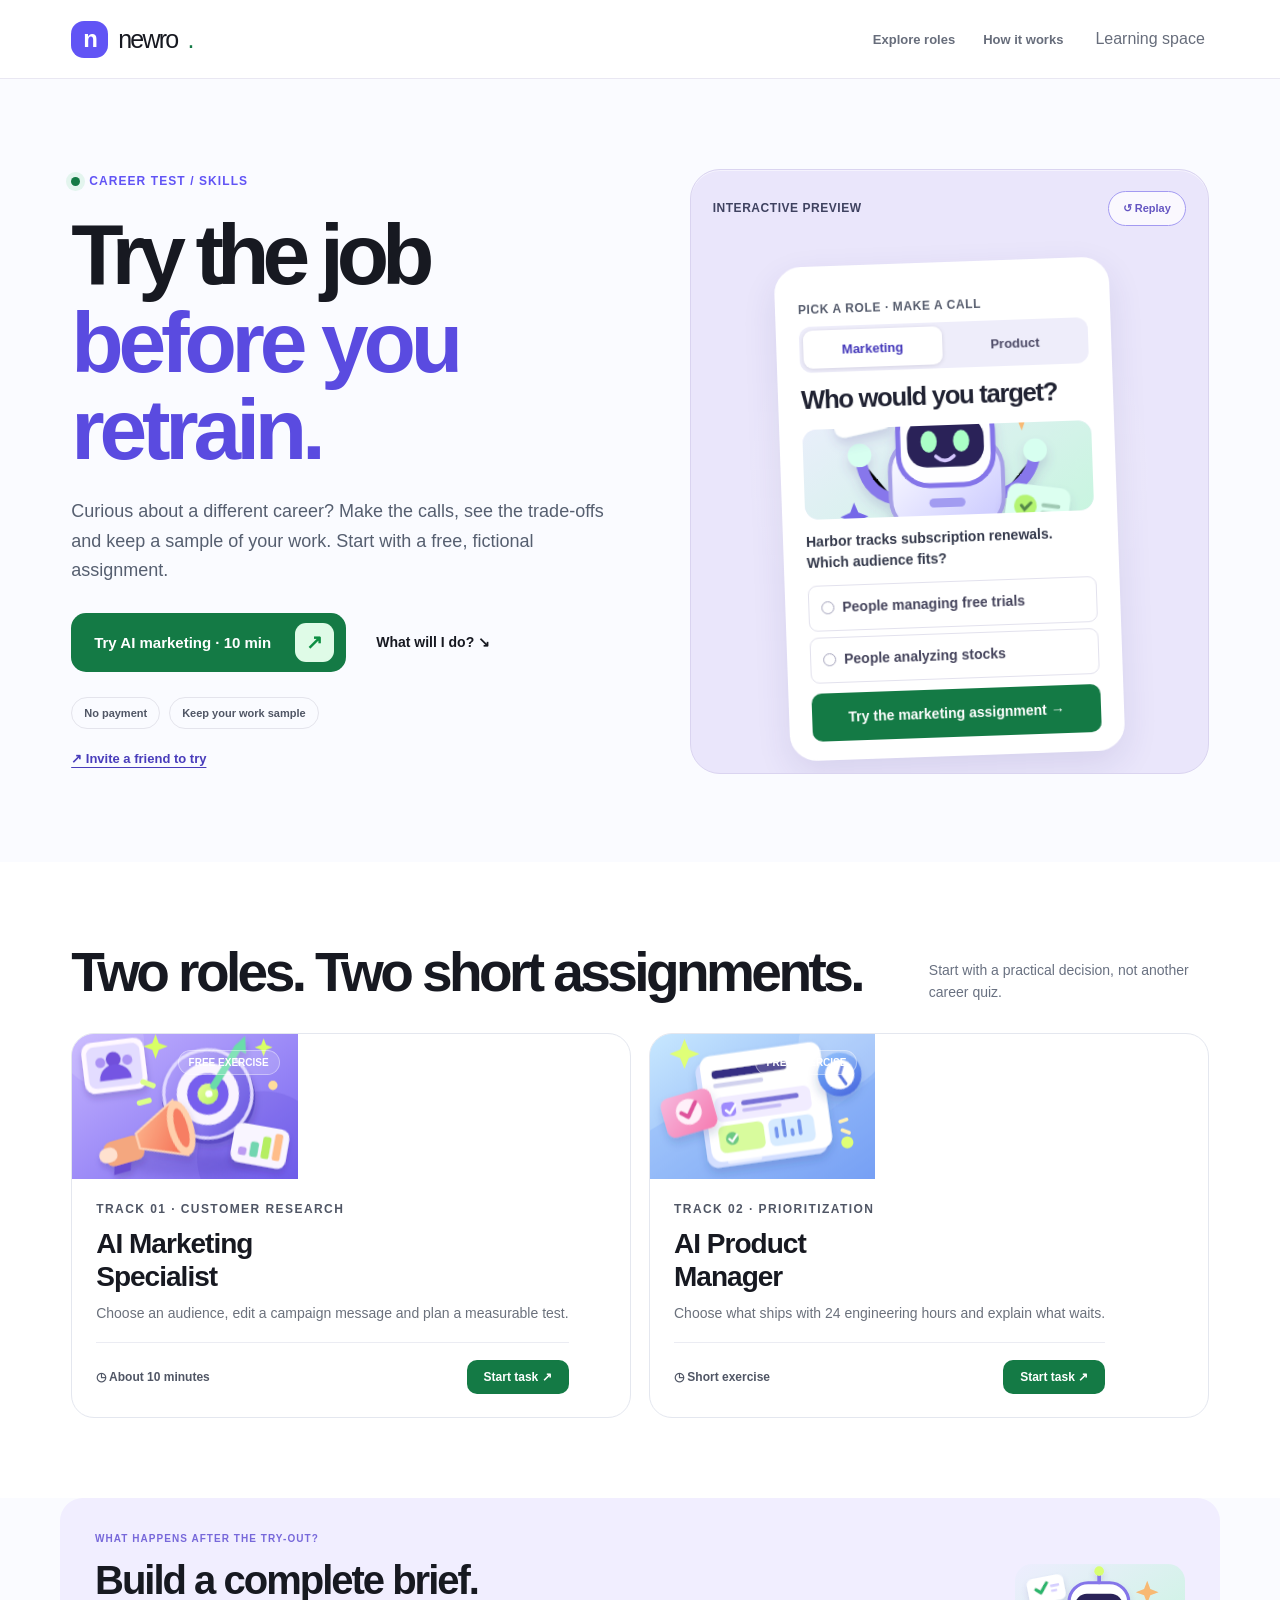
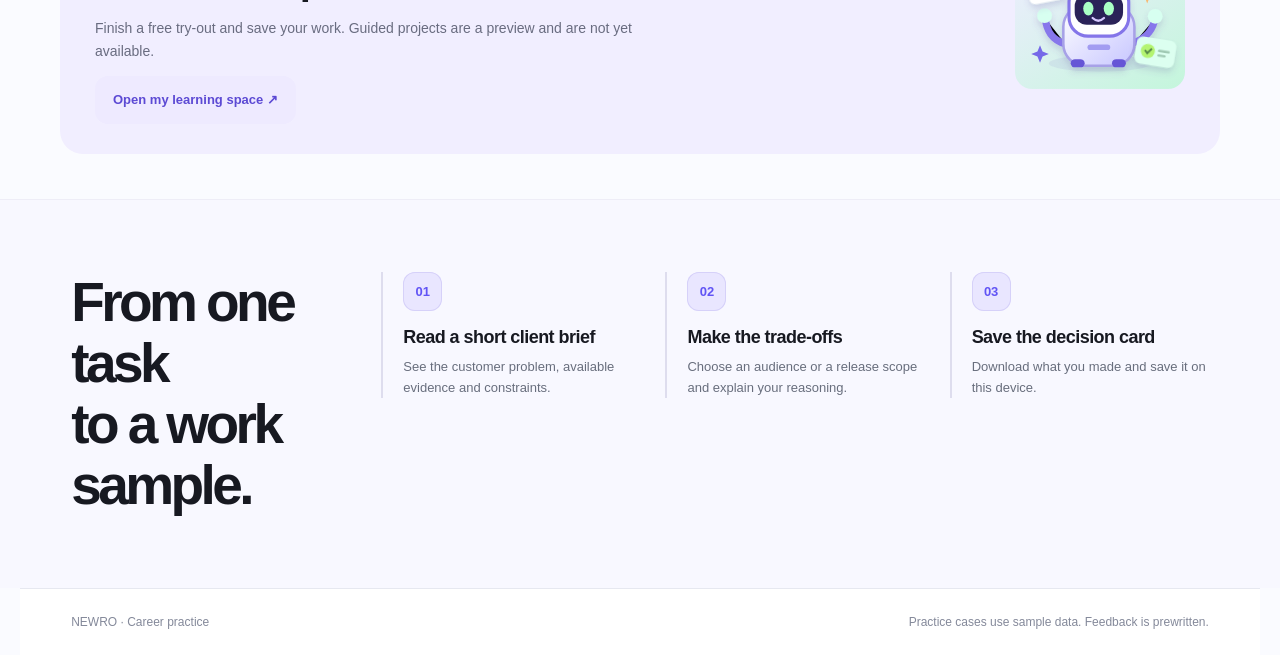
==== commit 85942a2e: "Add interactive career challenge to homepage" ====
--- a/docs/index.html
+++ b/docs/index.html
@@ -3,7 +3,7 @@
 <style>
 :root{font-family:Inter,-apple-system,BlinkMacSystemFont,"Segoe UI",sans-serif;color:#17171f;background:#fff;--ink:#17171f;--text:#3a3a48;--muted:#5e5e6e;--line:#e6e4f0;--surface:#f3f1fe;--accent:#4b3fd8;--cta:#18803e;--danger:#b72a29;--good:#125c2f}
 *{box-sizing:border-box}body{margin:0;min-width:320px}button,textarea{font:inherit}button{cursor:pointer}button:disabled{opacity:.47;cursor:not-allowed}button:focus-visible,textarea:focus-visible,a:focus-visible{outline:3px solid var(--accent);outline-offset:3px}a{color:var(--accent)}.site{max-width:1080px;margin:auto;padding:0 22px}.top{height:72px;display:flex;align-items:center;justify-content:space-between;gap:12px}.logo{font-size:24px;font-weight:800;letter-spacing:-.06em}.logo em{background:var(--accent);color:#fff;border-radius:10px;font-size:19px;font-style:normal;padding:5px 11px;margin-right:8px}.kicker{font-weight:700;font-size:13px;color:var(--muted)}.hero{padding:85px 0 90px}.hero h1{font-size:clamp(39px,7vw,78px);letter-spacing:-.072em;line-height:1.03;max-width:920px;margin:0 0 25px}.hero p{font-size:20px;line-height:1.5;max-width:640px;color:var(--text);margin:0 0 38px}.eyebrow{color:var(--accent)!important;font-size:14px!important;font-weight:700;margin-bottom:20px!important}.roles{display:grid;grid-template-columns:1fr 1fr;gap:18px}.role{border:1px solid var(--line);background:#fff;border-radius:20px;padding:29px;text-align:left;min-height:258px;transition:transform .18s,border-color .18s}.role:hover{border-color:var(--accent);transform:translateY(-2px)}.role h2{font-size:27px;letter-spacing:-.04em;margin:21px 0 8px}.role p{font-size:16px;line-height:1.55;margin:0;color:var(--text)}.role .go{display:block;color:var(--accent);font-weight:700;margin-top:22px}.square{display:grid;place-items:center;border-radius:13px;background:var(--surface);color:var(--accent);height:48px;width:48px;font-size:24px}.foot{border-top:1px solid var(--line);color:var(--muted);font-size:12px;padding:18px 0 25px}.mini{font-size:13px;line-height:1.5;color:var(--muted)}.player{min-height:100dvh;display:flex;flex-direction:column}.playerHeader{position:sticky;top:0;z-index:10;border-bottom:1px solid var(--line);background:#fffffff0;backdrop-filter:blur(8px)}.headerInner{height:69px;max-width:640px;margin:auto;padding:0 18px;display:flex;gap:13px;align-items:center}.plainBtn{background:transparent;border:0;width:44px;height:44px;border-radius:12px;color:var(--ink);font-size:22px}.plainBtn:hover{background:var(--surface)}.track{height:9px;background:#e9e6fc;border-radius:20px;overflow:hidden;flex:1}.fill{height:100%;background:var(--accent);border-radius:20px;transition:width .25s}.playerMain{flex:1;max-width:640px;padding:31px 20px 65px;width:100%;margin:0 auto}.player h1{font-size:clamp(30px,5vw,39px);letter-spacing:-.048em;line-height:1.12;margin:0 0 13px}.lead{font-size:17px;line-height:1.57;color:var(--text);margin:0 0 21px}.step{font-size:13px;font-weight:700;color:var(--muted);margin:0 0 13px}.panel{background:var(--surface);padding:20px;border-radius:17px;margin:15px 0}.panel h3{font-size:17px;margin:0 0 8px}.panel p{font-size:16px;line-height:1.58;margin:0;color:var(--text)}.cards{display:grid;gap:12px;margin:19px 0}.choice{display:flex;align-items:flex-start;gap:13px;width:100%;background:white;border:2px solid var(--line);border-radius:15px;padding:18px 16px;color:var(--ink);text-align:left;min-height:65px;line-height:1.4}.choice[aria-pressed="true"]{border-color:var(--accent);background:#f7f5ff}.choice:hover{border-color:#bcb6ea}.dot{border:2px solid #a8a1bc;border-radius:50%;width:20px;height:20px;flex-shrink:0;margin-top:1px;display:grid;place-items:center;font-size:11px}.choice[aria-pressed="true"] .dot{border-color:var(--accent);color:#fff;background:var(--accent)}.choice strong{display:block}.choice small{display:block;font-size:13px;color:var(--muted);margin-top:5px}.field{display:block;font-weight:700;font-size:14px;margin:21px 0 9px}.input{width:100%;padding:15px;border:1.5px solid #bcb6d5;border-radius:14px;background:white;min-height:96px;line-height:1.55;color:var(--ink);resize:vertical}.input:focus{border-color:var(--accent)}.mentor{display:flex;gap:12px;align-items:flex-start;background:var(--surface);border-radius:16px;padding:18px;margin:22px 0}.avatar{width:34px;height:34px;border-radius:10px;background:#e0dbfc;display:grid;place-items:center;color:var(--accent);font-weight:800;flex-shrink:0}.mentor b{font-size:13px}.mentor p{font-size:15px;color:var(--text);line-height:1.55;margin:5px 0 0}.info{border:1px solid var(--line);border-radius:16px;padding:18px 19px;margin:11px 0}.info b{display:block}.info p{color:var(--text);line-height:1.55;margin:7px 0 0}.chip{display:inline-block;font-size:12px;font-weight:700;background:var(--surface);color:var(--accent);border-radius:25px;padding:6px 11px}.green{color:var(--good)}.red{color:var(--danger)}.summary{border:1px solid var(--line);border-radius:18px;padding:22px;margin:13px 0}.summary h3{margin:13px 0;font-size:24px;letter-spacing:-.04em}.summary dt{font-size:12px;font-weight:700;color:var(--muted);margin-top:16px}.summary dd{line-height:1.5;margin:5px 0 0;overflow-wrap:anywhere}.buttons{display:flex;gap:10px}.buttons>*{flex:1}.primary,.secondary{min-height:54px;border-radius:14px;font-size:16px;font-weight:750;padding:13px 20px;border:0}.primary{background:var(--cta);color:white;flex:1}.primary:hover:not(:disabled){background:#136b33}.secondary{background:var(--surface);color:var(--accent)}.playerFooter{position:sticky;bottom:0;z-index:10;border-top:1px solid var(--line);background:#fffffff0;backdrop-filter:blur(8px)}.footerInner{max-width:640px;margin:auto;padding:13px 20px max(14px,env(safe-area-inset-bottom))}.meter{background:var(--surface);border-radius:13px;padding:14px;font-size:15px}.meter .track{margin-top:10px}.note{font-size:12px;color:var(--muted);line-height:1.5;margin:14px 0}.sr{position:absolute;clip-path:inset(50%);width:1px;height:1px;overflow:hidden}.same{display:flex;justify-content:space-between;gap:12px;align-items:center}@media(max-width:620px){.hero{padding:44px 0 65px}.roles{grid-template-columns:1fr}.role{min-height:auto}.hero p{font-size:18px}.buttons{flex-wrap:wrap}.footerInner>.buttons>.primary{flex:2}.playerMain{padding-top:25px}}@media(prefers-reduced-motion:reduce){*,*:before,*:after{transition:none!important;animation:none!important;scroll-behavior:auto!important}}
-</style><link rel="stylesheet" href="./assets/newro-experience.css"><link rel="stylesheet" href="./assets/newro-course.css"><link rel="stylesheet" href="./assets/newro-flow.css"><link rel="stylesheet" href="./assets/newro-polish.css"><link rel="stylesheet" href="./assets/newro-premium.css"><link rel="stylesheet" href="./assets/newro-responsive.css"><link rel="stylesheet" href="./assets/newro-curriculum.css"><link rel="stylesheet" href="./assets/newro-paywall.css"><link rel="manifest" href="./manifest.webmanifest"><link rel="icon" type="image/svg+xml" href="./icon.svg"></head><body><a class="newro-skip-link" href="#app">Skip to main content</a><div id="app"></div><noscript><main style="max-width:620px;margin:48px auto;padding:24px;font:16px/1.55 system-ui,sans-serif"><h1>NEWRO needs JavaScript</h1><p>Enable JavaScript to use the interactive career simulations. No account is required to start.</p></main></noscript><script src="./assets/newro-experience.js"></script><script src="./assets/newro-swarm.js"></script><script src="./assets/newro-course.js"></script><script src="./assets/newro-curriculum.js"></script><script src="./assets/newro-flow.js"></script><script src="./assets/newro-free-lesson.js"></script><script src="./assets/newro-mobile.js"></script><script src="./assets/newro-premium.js"></script><script src="./assets/newro-paywall.js"></script><script>
+</style><link rel="stylesheet" href="./assets/newro-experience.css"><link rel="stylesheet" href="./assets/newro-course.css"><link rel="stylesheet" href="./assets/newro-flow.css"><link rel="stylesheet" href="./assets/newro-polish.css"><link rel="stylesheet" href="./assets/newro-premium.css"><link rel="stylesheet" href="./assets/newro-responsive.css"><link rel="stylesheet" href="./assets/newro-curriculum.css"><link rel="stylesheet" href="./assets/newro-paywall.css"><link rel="stylesheet" href="./assets/newro-scenarios.css"><link rel="stylesheet" href="./assets/newro-challenge.css"><link rel="manifest" href="./manifest.webmanifest"><link rel="icon" type="image/svg+xml" href="./icon.svg"></head><body><a class="newro-skip-link" href="#app">Skip to main content</a><div id="app"></div><noscript><main style="max-width:620px;margin:48px auto;padding:24px;font:16px/1.55 system-ui,sans-serif"><h1>NEWRO needs JavaScript</h1><p>Enable JavaScript to use the interactive career simulations. No account is required to start.</p></main></noscript><script src="./assets/newro-experience.js"></script><script src="./assets/newro-swarm.js"></script><script src="./assets/newro-course.js"></script><script src="./assets/newro-curriculum.js"></script><script src="./assets/newro-flow.js"></script><script src="./assets/newro-free-lesson.js"></script><script src="./assets/newro-mobile.js"></script><script src="./assets/newro-challenge.js"></script><script src="./assets/newro-premium.js"></script><script src="./assets/newro-paywall.js"></script><script src="./assets/newro-scenarios.js"></script><script>
 (function(){'use strict';
 var root=document.getElementById('app'),key='newro-career-tryout-v1';
 var features=[{id:'login',title:'Fix the iOS login crash',hours:4,value:'Critical',risk:'Low',detail:'1 in 7 sign-ins fails after an update.'},{id:'reminders',title:'Renewal reminders',hours:8,value:'High',risk:'Medium',detail:'The most requested core feature.'},{id:'onboarding',title:'New onboarding checklist',hours:12,value:'High',risk:'High',detail:'Changes an untested signup flow.'},{id:'household',title:'Shared household plans',hours:16,value:'Medium',risk:'High',detail:'Permissions design is unfinished.'},{id:'dark',title:'Dark mode',hours:10,value:'Medium',risk:'Low',detail:'Nice to have; not urgent.'},{id:'csv',title:'CSV export',hours:6,value:'Low',risk:'Low',detail:'Useful to some power users.'},{id:'referral',title:'Referral banner',hours:3,value:'Low',risk:'Low',detail:'Marketing request for Monday.'}];
@@ -13,8 +13,8 @@
 function esc(s){return String(s==null?'':s).replace(/[&<>"']/g,function(c){return {'&':'&amp;','<':'&lt;','>':'&gt;','"':'&quot;',"'":'&#39;'}[c]})}
 function coach(s){return '<aside class="mentor"><div class="avatar" aria-hidden="true">N</div><div><b>Practice coach</b><p>'+s+'</p></div></aside>'}
 function announceChoice(group,id){
- var selected=document.querySelector('.choice[data-choice-group="'+group+'"][data-choice-id="'+id+'"]');
- if(selected)selected.focus({preventScroll:true});
+ var selected=document.querySelector('[data-choice-group="'+group+'"][data-choice-id="'+id+'"]');
+ if(selected){var reel=selected.closest('.nr-ad-grid');if(reel&&reel.scrollWidth>reel.clientWidth){var cardRect=selected.getBoundingClientRect(),reelRect=reel.getBoundingClientRect();reel.scrollLeft+=cardRect.left-reelRect.left-(reel.clientWidth-selected.clientWidth)/2;}selected.focus({preventScroll:true});}
  var region=document.getElementById('newro-announcer');
  var guidance=document.querySelector('.playerMain .mentor p');
  var warning=document.querySelector('.playerMain .meter p.red');
@@ -24,7 +24,7 @@
 function textarea(field,value,hint){return '<textarea class="input" id="field-'+field+'" oninput="NEWRO.write(\''+field+'\',this.value)" placeholder="'+esc(hint)+'">'+esc(value||'')+'</textarea>'}
 function summary(name,rows){return '<div class="summary"><span class="chip">Practice result</span><h3>'+esc(name)+'</h3><dl>'+rows.map(function(r){return '<dt>'+esc(r[0])+'</dt><dd>'+esc(r[1])+'</dd>'}).join('')+'</dl></div><div class="buttons"><button class="secondary" type="button" onclick="NEWRO.copy()">Copy result</button><button class="secondary" type="button" onclick="NEWRO.download()">Download .txt</button></div><p class="note" role="status" id="status">A practice result, not a career assessment.</p>'}
 function hours(){return features.filter(function(f){return data.pm.selection.indexOf(f.id)!==-1}).reduce(function(a,b){return a+b.hours},0)}
-function can(){var a=data.marketing,b=data.pm;if(data.role==='marketing'){switch(data.step){case 2:return !!a.evidence;case 3:return !!a.audience;case 4:return !!a.claim;case 5:return !!(a.tone&&a.prompt&&a.prompt.trim().length>12);case 6:return !!(a.draft&&a.headline&&a.headline.trim().length>8);case 7:return !!(a.channel&&a.metric);case 8:return !!(a.reason&&a.reason.trim().length>10);default:return true}}if(data.role==='pm'){switch(data.step){case 2:return b.selection.length>0&&hours()<=24;case 4:return !!(b.answers.a&&b.answers.b&&b.answers.c);case 5:return !!(b.reason&&b.reason.trim().length>10);default:return true}}return true}
+function can(){var a=data.marketing,b=data.pm;if(data.role==='marketing'){switch(data.step){case 2:return !!a.evidence;case 3:return !!a.audience;case 4:return !!a.claim;case 5:return !!(a.tone&&a.prompt&&a.prompt.trim().length>12);case 6:return !!(a.draft&&a.headline&&a.headline.trim().length>8);case 7:return !!(a.channel&&a.metric&&a.creative);case 8:return !!(a.reason&&a.reason.trim().length>10);default:return true}}if(data.role==='pm'){switch(data.step){case 2:return b.selection.length>0&&hours()<=24;case 4:return !!(b.answers.a&&b.answers.b&&b.answers.c);case 5:return !!(b.reason&&b.reason.trim().length>10);default:return true}}return true}
 function marketing(){var s=data.marketing,n=data.step,title='',sub='',body='',cta='Continue';switch(n){
 case 0:title='Your first day in AI marketing.';sub='Try the decisions behind a small marketing campaign. You lead the work; the mentor gives feedback.';body='<div class="panel"><h3>Your mission</h3><p>Find the right audience, write an honest message, and decide how to test it for Harbor.</p></div>'+coach('I will challenge your thinking, not choose everything for you.');cta='Open the brief';break;
 case 1:title='Meet your client, Harbor';sub='Harbor shows upcoming subscription renewals. The team needs an effective campaign, but has little evidence.';body='<div class="info"><b>The assignment</b><p>Choose a customer group, create a message and design a seven-day test. The illustrative test budget is $600.</p></div><div class="panel"><h3>One constraint</h3><p>Do not promise that Harbor can stop every subscription charge.</p></div>'+coach('Harbor and the customer quotes are fictional examples.');cta='Review customer notes';break;
@@ -33,10 +33,10 @@
 case 4:title='Make a promise you can defend';sub='Which headline is specific and supported by what the product can actually do?';body='<div class="cards">'+option('claim','hype','The world’s smartest AI finance platform.','No proof or relevant detail',s.claim)+option('claim','honest','See upcoming renewals before you are charged.','Specific and verifiable',s.claim)+option('claim','impossible','Never pay for a subscription again.','An impossible guarantee',s.claim)+'</div>'+(s.claim?coach(s.claim==='honest'?'This sounds credible because it describes a real feature.':'Check the claim: could Harbor prove those words? Try again if not.'):coach('Clear language beats impressive-sounding language.'));cta='Give AI a brief';break;
 case 5:title='Direct your AI teammate';sub='Strong output starts with an audience, a task and clear guardrails.';body='<label class="field">Tone</label><div class="cards">'+option('tone','calm','Calm and practical','Simple language',s.tone)+option('tone','playful','Playful','Light but not misleading',s.tone)+option('tone','urgent','Urgent','Time-sensitive, never deceptive',s.tone)+'</div><label class="field" for="field-prompt">Prompt for your AI teammate</label>'+textarea('prompt',s.prompt||'','Write two headlines for the selected audience. Describe the renewal reminder feature. Avoid unsupported guarantees.')+coach('This prototype displays prepared sample outputs, not text from a live language model.');cta='Review sample AI output';break;
 case 6:title='Edit the AI draft';sub='Choose a sample draft. Then rewrite it so the promise is clear and truthful.';body='<div class="cards">'+option('draft','vague','Revolutionize your financial life with AI.','Overclaims the value',s.draft)+option('draft','clear','Know what renews next.','Short and useful',s.draft)+'</div><label class="field" for="field-headline">Your final headline</label>'+textarea('headline',s.headline||'','Write an honest, specific headline')+coach('Do not ship a draft just because it was generated. You own the decision.');cta='Plan a test';break;
-case 7:title='Design a small experiment';sub='Choose where to reach people and how to tell whether the campaign helped.';body='<label class="field">Channel</label><div class="cards">'+option('channel','paid','Small paid social test','Reaches a defined audience',s.channel)+option('channel','email','Permission-based email list','More targeted',s.channel)+option('channel','organic','Organic social post','Cheaper, less predictable',s.channel)+'</div><label class="field">Primary metric</label><div class="cards">'+option('metric','signups','Landing-page signup rate','Tracks a meaningful action',s.metric)+option('metric','likes','Likes','Engagement, not intent',s.metric)+option('metric','reach','Reach','Visibility, not conversion',s.metric)+'</div>'+coach('Choose a measurement that tests the campaign hypothesis.');cta='Defend my choice';break;
-case 8:title='A question from your mentor';sub='A strong marketer can explain or revise a plan.';var ask=s.claim!=='honest'?'Some words in your message may promise too much. How would you fix that?':s.audience!=='trials'?'How does this audience connect to Harbor’s current feature?':s.metric!=='signups'?'Likes may rise without any signups. What does that mean for your test?':'People click your ad but do not sign up. What would you investigate?';body=coach(esc(ask))+'<label class="field" for="field-reason">Your response</label>'+textarea('reason',s.reason||'','Explain what you would do and why…');cta='See my feedback';break;
-case 9:title='Here is what your decisions show';sub='Feedback on this exercise, not a prediction about your future career.';var f=[['Understanding customers',s.evidence==='trial'],['Choosing a suitable audience',s.audience==='trials'],['Truthful messaging',s.claim==='honest'&&!/never|guarantee|world.s best|revolutionary/i.test(s.headline||'')],['Giving AI constraints',/avoid|do not|never|without|no guarantees/i.test(s.prompt||'')],['Measuring outcomes',s.metric==='signups']];body=f.map(function(row){return '<div class="info same"><b>'+row[0]+'</b><span class="chip '+(row[1]?'green':'')+'">'+(row[1]?'Demonstrated':'Developing')+'</span></div>'}).join('')+coach('You can improve a decision and learn from it. A short exercise does not measure professional aptitude.');cta='See my work sample';break;
-case 10:title='You completed the assignment';sub='Keep the small campaign brief you made. This is your first work sample.';body=summary('Harbor campaign brief',[['Audience',({trials:'Free-trial users',investors:'Individual investors',students:'Discount-seeking students'})[s.audience]||'Not chosen'],['Headline',s.headline||'Not entered'],['Channel',s.channel||'Not chosen'],['Success metric',s.metric||'Not chosen'],['Reasoning',s.reason||'Not entered']]);cta='Try another career';break;
+case 7:title='Design a small experiment';sub='Choose a visual direction, then decide where to reach people and how to judge the test.';body=(window.NEWROScenes?window.NEWROScenes.creativePicker(s.creative):'')+'<label class="field">Channel</label><div class="cards">'+option('channel','paid','Small paid social test','Reaches a defined audience',s.channel)+option('channel','email','Permission-based email list','More targeted',s.channel)+option('channel','organic','Organic social post','Cheaper, less predictable',s.channel)+'</div><label class="field">Primary metric</label><div class="cards">'+option('metric','signups','Landing-page signup rate','Tracks a meaningful action',s.metric)+option('metric','likes','Likes','Engagement, not intent',s.metric)+option('metric','reach','Reach','Visibility, not conversion',s.metric)+'</div>'+coach('Choose a measurement that tests the campaign hypothesis.');cta='Defend my choice';break;
+case 8:title='A question from your mentor';sub='A strong marketer can explain or revise a plan.';var ask=s.claim!=='honest'?'Some words in your message may promise too much. How would you fix that?':s.audience!=='trials'?'How does this audience connect to Harbor’s current feature?':s.metric!=='signups'?'Likes may rise without any signups. What does that mean for your test?':'People click your ad but do not sign up. What would you investigate?';body=(window.NEWROScenes?window.NEWROScenes.simulatedReview(s.creative):'')+coach(esc(ask))+'<label class="field" for="field-reason">Your response</label>'+textarea('reason',s.reason||'','Explain what you would do and why…');cta='See my feedback';break;
+case 9:title='Here is what your decisions show';sub='Feedback on this exercise, not a prediction about your future career.';var f=[['Understanding customers',s.evidence==='trial'],['Choosing a suitable audience',s.audience==='trials'],['Truthful messaging',s.claim==='honest'&&!/never|guarantee|world.s best|revolutionary/i.test(s.headline||'')],['Giving AI constraints',/avoid|do not|never|without|no guarantees/i.test(s.prompt||'')],['Measuring outcomes',s.metric==='signups'],['Choosing a visual direction',!!s.creative]];body=f.map(function(row){return '<div class="info same"><b>'+row[0]+'</b><span class="chip '+(row[1]?'green':'')+'">'+(row[1]?'Demonstrated':'Developing')+'</span></div>'}).join('')+coach('You can improve a decision and learn from it. A short exercise does not measure professional aptitude.');cta='See my work sample';break;
+case 10:title='You completed the assignment';sub='Keep the small campaign brief you made. This is your first work sample.';body=summary('Harbor campaign brief',[['Audience',({trials:'Free-trial users',investors:'Individual investors',students:'Discount-seeking students'})[s.audience]||'Not chosen'],['Headline',s.headline||'Not entered'],['Visual creative',window.NEWROScenes?window.NEWROScenes.creativeName(s.creative):s.creative||'Not recorded'],['Channel',s.channel||'Not chosen'],['Success metric',s.metric||'Not chosen'],['Reasoning',s.reason||'Not entered']]);cta='Try another career';break;
 }screen(title,sub,body,cta,10)}
 function pm(){var s=data.pm,n=data.step,title='',sub='',body='',cta='Continue',count=hours(),picked=features.filter(function(f){return s.selection.indexOf(f.id)!==-1});switch(n){
 case 0:title='Your first day as an AI Product Manager';sub='It is Wednesday. You need to make the Friday release call.';body='<div class="panel"><h3>Your assignment</h3><p>Seven feature requests. Two engineers. Only 24 hours left. You decide what ships.</p></div>'+coach('Product management is the art of making trade-offs with limited time.');cta='Open the release brief';break;
@@ -47,7 +47,7 @@
 case 5:title='Explain your release plan';sub='A product manager communicates the reasons behind the choices.';var right=Number(s.answers.a==='value')+Number(s.answers.b==='risk')+Number(s.answers.c==='time');body='<div class="panel"><h3>'+right+' of 3 reasoning checks matched the examples</h3><p>You can go back to try again. The score describes answers to this exercise only.</p></div><label class="field" for="field-pmreason">Why did you choose these tasks?</label>'+textarea('pmreason',s.reason||'','I prioritized the login crash because…');cta='Create my decision card';break;
 case 6:title='Your first PM decision card';sub='You made a release decision and defended your reasoning.';body=summary('Harbor Friday release',[['Ship Friday',picked.map(function(f){return f.title}).join(', ')||'Nothing'],['Hold',features.filter(function(f){return s.selection.indexOf(f.id)===-1}).map(function(f){return f.title}).join(', ')||'Nothing'],['Hours',count+' / 24'],['Reasoning',s.reason||'Not entered']]);cta='Try another career';break;
 }screen(title,sub,body,cta,6)}
-function screen(title,sub,body,cta,max){var progress=Math.round(data.step/max*100);root.innerHTML='<div class="player"><header class="playerHeader"><div class="headerInner"><button class="plainBtn" onclick="NEWRO.exit()" aria-label="Exit to careers (progress is saved)">×</button><div class="track" role="progressbar" aria-label="Task progress" aria-valuemin="0" aria-valuemax="'+max+'" aria-valuenow="'+data.step+'"><div class="fill" style="width:'+progress+'%"></div></div></div></header><main class="playerMain"><p class="newro-sr-only" id="newro-announcer" role="status" aria-live="polite"></p><h1 tabindex="-1" id="screenTitle">'+title+'</h1><p class="lead">'+sub+'</p>'+body+'</main><footer class="playerFooter"><div class="footerInner"><div class="buttons">'+(data.step?'<button class="secondary" type="button" onclick="NEWRO.back()">Back</button>':'')+'<button type="button" class="primary" id="next" '+(can()?'':'disabled')+' onclick="NEWRO.next()">'+cta+'</button></div><p class="note" style="text-align:center;margin:8px 0 0">Progress is saved in this browser · No signup required</p></div></footer></div>';if(window.NEWROCourseUI)window.NEWROCourseUI.enhance({role:data.role,step:data.step,max:max});if(window.NEWROFlow && data.step===max)window.NEWROFlow.enhanceResult(data.role);window.scrollTo(0,0);var heading=document.getElementById('screenTitle');if(heading)heading.focus({preventScroll:true})}
+function screen(title,sub,body,cta,max){var progress=Math.round(data.step/max*100);root.innerHTML='<div class="player"><header class="playerHeader"><div class="headerInner"><button class="plainBtn" onclick="NEWRO.exit()" aria-label="Exit to careers (progress is saved)">×</button><div class="track" role="progressbar" aria-label="Task progress" aria-valuemin="0" aria-valuemax="'+max+'" aria-valuenow="'+data.step+'"><div class="fill" style="width:'+progress+'%"></div></div></div></header><main class="playerMain"><p class="newro-sr-only" id="newro-announcer" role="status" aria-live="polite"></p><h1 tabindex="-1" id="screenTitle">'+title+'</h1><p class="lead">'+sub+'</p>'+(data.role==='pm'&&window.NEWROScenes?window.NEWROScenes.product(data.step):'')+body+'</main><footer class="playerFooter"><div class="footerInner"><div class="buttons">'+(data.step?'<button class="secondary" type="button" onclick="NEWRO.back()">Back</button>':'')+'<button type="button" class="primary" id="next" '+(can()?'':'disabled')+' onclick="NEWRO.next()">'+cta+'</button></div><p class="note" style="text-align:center;margin:8px 0 0">Progress is saved in this browser · No signup required</p></div></footer></div>';if(window.NEWROCourseUI)window.NEWROCourseUI.enhance({role:data.role,step:data.step,max:max});if(window.NEWROFlow && data.step===max)window.NEWROFlow.enhanceResult(data.role);window.scrollTo(0,0);var heading=document.getElementById('screenTitle');if(heading)heading.focus({preventScroll:true})}
 function home(){if(window.NEWROHome){window.NEWROHome({resume:!!data.role,role:data.role},root);return}root.innerHTML='<div class="site"><header class="top"><span class="logo"><em>N</em> newro</span><span class="kicker">Career try-outs</span></header><main class="hero"><p class="eyebrow">TRY THE WORK, NOT JUST THE COURSE</p><h1>Find out what the job actually feels like.</h1><p>Make decisions, work through realistic challenges, and leave with a sample of your work. Free, no signup required.</p><div class="roles"><button class="role" onclick="NEWRO.start(\'marketing\')"><span class="square">✳</span><h2>AI Marketing Specialist</h2><p>Find an audience, improve AI copy and plan a test.</p><span class="go">Try the role →</span></button><button class="role" onclick="NEWRO.start(\'pm\')"><span class="square">▤</span><h2>AI Product Manager</h2><p>Choose what ships Friday with only 24 engineering hours.</p><span class="go">Try the role →</span></button></div>'+(data.role?'<div class="info" style="margin-top:20px"><b>Saved session</b><p>Your previous try-out is still available.</p><button class="secondary" type="button" onclick="NEWRO.resume()" style="margin-top:12px">Resume previous session</button></div>':'')+'<p class="mini" style="margin-top:27px">Harbor is a sample client. Feedback is prewritten; this exercise is not a career assessment.</p></main><footer class="foot">NEWRO · Learn by doing. No account needed to begin.</footer></div>'}
 function render(){save();if(!data.role){home();return}if(data.role==='marketing')marketing();else pm()}
 function recordSimStep(replace){
@@ -60,7 +60,7 @@
  if(match){data.role=match[1];data.step=Math.min(Number(match[2]),match[1]==='marketing'?10:6);render();}
  else if(data.role){home();}
 });
-function exportText(){if(data.role==='marketing'){var s=data.marketing;return 'NEWRO · AI Marketing Specialist — fictional practice brief\nAudience: '+(s.audience||'')+'\nHeadline: '+(s.headline||'')+'\nChannel: '+(s.channel||'')+'\nSuccess metric: '+(s.metric||'')+'\nReasoning: '+(s.reason||'')+'\n\nNot a certificate.'}var p=data.pm;return 'NEWRO · AI Product Manager — fictional practice brief\nShip: '+features.filter(function(f){return p.selection.indexOf(f.id)!==-1}).map(function(f){return f.title}).join(', ')+'\nHold: '+features.filter(function(f){return p.selection.indexOf(f.id)===-1}).map(function(f){return f.title}).join(', ')+'\nHours: '+hours()+'/24\nReasoning: '+(p.reason||'')+'\n\nNot a certificate.'}
+function exportText(){if(data.role==='marketing'){var s=data.marketing;return 'NEWRO · AI Marketing Specialist — fictional practice brief\nAudience: '+(s.audience||'')+'\nHeadline: '+(s.headline||'')+'\nVisual creative: '+(window.NEWROScenes?window.NEWROScenes.creativeName(s.creative):s.creative||'')+'\nChannel: '+(s.channel||'')+'\nSuccess metric: '+(s.metric||'')+'\nReasoning: '+(s.reason||'')+'\n\nNot a certificate.'}var p=data.pm;return 'NEWRO · AI Product Manager — fictional practice brief\nShip: '+features.filter(function(f){return p.selection.indexOf(f.id)!==-1}).map(function(f){return f.title}).join(', ')+'\nHold: '+features.filter(function(f){return p.selection.indexOf(f.id)===-1}).map(function(f){return f.title}).join(', ')+'\nHours: '+hours()+'/24\nReasoning: '+(p.reason||'')+'\n\nNot a certificate.'}
 window.NEWRO={
  start:function(role){if(window.NEWROSwarm)window.NEWROSwarm.stop();data.role=role;data.step=0;data[role]=role==='marketing'?{}:{selection:[],answers:{}};recordSimStep(false);render()},
  exit:function(){home()},
--- a/docs/assets/newro-paywall.css
+++ b/docs/assets/newro-paywall.css
@@ -45,3 +45,14 @@
 .nr-paywall-success-icon{display:grid;place-items:center;width:60px;height:60px;border-radius:50%;background:#e0f7e7;color:#178343;font-size:30px;font-weight:800;margin:0 0 20px}
 @media(max-width:760px){.nr-syllabus-grid.nr-journey{margin-right:-16px;padding-right:18px}.nr-journey-step{flex-basis:205px;min-width:205px}.nr-paywall-offers{grid-template-columns:1fr}.nr-paywall-dialog{border-radius:20px}.nr-paywall-offer{padding:20px}.nr-paywall-dialog h2{margin-right:28px}}
 @media(prefers-reduced-motion:reduce){.nr-journey-step.locked{transition:none}}
+
+/* New visual asset in the course-to-portfolio bridge */
+.nf-landing-bridge .nr-career-loop{width:min(270px,100%);height:auto;object-fit:contain;border-radius:18px;display:block;margin:18px auto 0}
+@media(max-width:760px){.nf-landing-bridge .nr-career-loop{width:min(240px,90%)}}
+
+/* Keep the two main path milestones on one line, as in the requested UX. */
+.nf-app .nf-path{display:grid;grid-template-columns:repeat(2,minmax(0,1fr));gap:12px;align-items:stretch}
+.nf-app .nf-path .nf-milestone{min-width:0;min-height:112px;align-items:center}
+.nf-app .nf-path .nf-milestone:not(.done) .nf-step-circle{background:#f1edfb;color:#6b5be0}
+.nf-app .nf-path .nf-milestone .nf-step-status{white-space:normal;text-align:right}
+@media(max-width:720px){.nf-app .nf-path{display:flex;overflow-x:auto;scroll-snap-type:x mandatory;padding:2px 2px 12px;scrollbar-width:thin}.nf-app .nf-path .nf-milestone{flex:0 0 86%;scroll-snap-align:start;min-height:98px}}
--- a/docs/assets/newro-scenarios.css
+++ b/docs/assets/newro-scenarios.css
@@ -0,0 +1,55 @@
+/* NEWRO interactive practice illustrations, responsive and accessible. */
+.nr-product-scene{display:block;margin:16px 0 23px;max-width:100%;border:1px solid #e1dcf3;border-radius:20px;overflow:hidden;background:#f6f2ff;box-shadow:0 8px 25px rgba(62,49,120,.06)}
+.nr-product-scene-art{line-height:0;width:100%;aspect-ratio:760/240;max-height:244px;overflow:hidden}
+.nr-product-scene-art svg{width:100%;height:100%;display:block;object-fit:cover}
+.nr-product-scene figcaption{display:flex;align-items:center;justify-content:space-between;gap:12px;padding:11px 17px 13px;background:#fff;color:#5e5a71;font-size:12px;line-height:1.5}
+.nr-product-scene figcaption b{font-size:11px;letter-spacing:.055em;color:#6254c0;white-space:nowrap}
+.nr-product-scene figcaption span{max-width:70%}
+.nr-creative-picker,.nr-test-results{margin:22px 0 21px;border:1px solid #e2dfed;background:#fbfaff;border-radius:22px;padding:clamp(14px,2.8vw,24px)}
+.nr-creative-heading{margin:0 0 17px}
+.nr-creative-overline{display:block;letter-spacing:.1em;font-size:10px;font-weight:850;color:#6251c8;margin-bottom:5px}
+.nr-creative-heading h2{font-size:clamp(20px,2.6vw,26px);font-weight:850;letter-spacing:-.035em;margin:0 0 7px;color:#242138}
+.nr-creative-heading p{font-size:13px;line-height:1.65;color:#686476;max-width:680px;margin:0}
+.nr-ad-grid{display:grid;grid-template-columns:repeat(3,minmax(0,1fr));gap:12px}
+.nr-ad-card{border:2px solid #e5e1f1;border-radius:17px;background:white;text-align:left;display:flex;flex-direction:column;padding:0;overflow:hidden;min-width:0;color:#272239;transition:border-color .18s,box-shadow .18s,transform .18s}
+.nr-ad-card:hover{border-color:#a69be8;transform:translateY(-2px);box-shadow:0 9px 28px rgba(85,67,165,.12)}
+.nr-ad-card.is-selected{border-color:#6151d6;background:#f8f7ff;box-shadow:0 0 0 2px rgba(97,81,214,.13)}
+.nr-ad-card:focus-visible{outline:3px solid #6453e5;outline-offset:3px}
+.nr-ad-art{display:block;width:100%;aspect-ratio:360/235;background:#f1eafb;overflow:hidden;line-height:0}
+.nr-ad-art svg{width:100%;height:100%;display:block}
+.nr-ad-copy{display:flex;flex-direction:column;align-items:flex-start;flex:1;gap:7px;padding:13px 14px 14px}
+.nr-ad-index{font-size:9px;letter-spacing:.04em;color:#777088;font-weight:850;line-height:1.35}
+.nr-ad-copy strong{font-size:15px;line-height:1.25;letter-spacing:-.02em;color:#26203a}
+.nr-ad-copy small{font-size:12px;line-height:1.5;color:#6f6a80}
+.nr-ad-select{display:inline-flex;align-items:center;margin-top:auto;padding:8px 10px;border-radius:10px;background:#f0edfc;color:#5b4ac7;font-size:11px;font-weight:850}
+.nr-ad-card.is-selected .nr-ad-select{background:#e0f7e9;color:#157b49}
+.nr-ad-tip{font-size:12px;line-height:1.55;color:#554e72;margin:14px 0 0}
+.nr-test-results{margin:0 0 17px}
+.nr-test-table{border:1px solid #e3deee;background:#fff;border-radius:13px;overflow:hidden}
+.nr-test-row{display:grid;grid-template-columns:minmax(0,1.65fr) 60px minmax(72px,.7fr);gap:10px;align-items:center;padding:12px 13px;font-size:12px;color:#393347;border-top:1px solid #efecf5}
+.nr-test-row:first-child{border-top:0}
+.nr-test-row.is-picked{background:#f1edff}
+.nr-test-head{background:#f5f3fa;color:#686079;font-size:10px;font-weight:850;letter-spacing:.045em}
+.nr-test-row [role=cell]:last-child{display:flex;gap:6px;align-items:center}
+.nr-test-bar{display:block;flex:1;height:5px;background:#e8e1f6;border-radius:5px;overflow:hidden}
+.nr-test-bar i{display:block;height:100%;background:#715bd7;border-radius:5px}
+.nr-picked-tag{margin-left:6px;font-size:9px;color:#5d4bbd;letter-spacing:.03em}
+.nr-test-explain{font-size:13px;line-height:1.55;margin:14px 0 0;color:#544b66}
+@media(max-width:720px){
+ .nr-product-scene{margin:12px 0 18px;border-radius:16px}
+ .nr-product-scene-art{aspect-ratio:760/270}
+ .nr-product-scene-art svg{height:100%}
+ .nr-product-scene figcaption{display:block;padding:10px 12px}
+ .nr-product-scene figcaption b{display:block;margin-bottom:3px}
+ .nr-product-scene figcaption span{display:block;max-width:100%}
+ .nr-creative-picker,.nr-test-results{padding:14px 12px;border-radius:16px;margin:16px 0}
+ .nr-ad-grid{display:flex;gap:11px;overflow-x:auto;scroll-snap-type:x mandatory;padding:3px 3px 14px;scrollbar-width:thin;overscroll-behavior-inline:contain}
+ .nr-ad-card{flex:0 0 min(260px,78%);scroll-snap-align:center}
+ .nr-ad-art{max-height:174px}
+ .nr-test-row{grid-template-columns:minmax(0,1.4fr) 45px minmax(72px,.65fr);font-size:11px;padding:10px 9px;gap:6px}
+ .nr-picked-tag{display:block;margin-left:0;margin-top:3px}
+}
+@media(prefers-reduced-motion:reduce){.nr-ad-card{transition:none}}
+
+.nr-ad-scrollhint{display:none}
+@media(max-width:720px){.nr-ad-scrollhint{display:block;text-align:center;font-size:11px;color:#6a5fc0;font-weight:750;margin:0 0 5px}}
--- a/docs/assets/newro-challenge.css
+++ b/docs/assets/newro-challenge.css
@@ -0,0 +1,12 @@
+/* Compact role switch makes the first task playable without hiding the full try-outs. */
+.nc-role-switch{display:flex;gap:4px;background:#eeedfa;border-radius:12px;padding:4px;margin:10px 0 12px}
+.nc-role-switch button{flex:1;min-height:38px;border:0;border-radius:9px;background:transparent;color:#4c4965;font-size:13px;font-weight:700}
+.nc-role-switch button[aria-pressed=true]{background:#fff;color:#4135b9;box-shadow:0 1px 4px #211a3820}
+.nc-role-switch button:focus-visible,.nc-invite button:focus-visible,.nc-invite input:focus-visible{outline:3px solid #6154f5;outline-offset:3px}
+.nc-invite{margin-top:17px;display:flex;flex-wrap:wrap;align-items:center;gap:8px 12px;font-size:13px;color:#4c4965}
+.nc-invite button{border:0;background:transparent;color:#493dbb;font-weight:750;padding:5px 0;text-decoration:underline;text-underline-offset:4px}
+.nc-invite [data-share-status]:empty{display:none}
+.nc-invite label{flex-basis:100%;font-weight:700}
+.nc-invite label[hidden]{display:none}
+.nc-invite input{display:block;width:min(100%,380px);margin-top:6px;border:1px solid #bdb9d6;border-radius:8px;padding:10px;color:#171921;background:#fff;font-size:13px}
+@media(max-width:760px){.nc-invite{margin-top:14px}.nc-role-switch{margin:8px 0}}
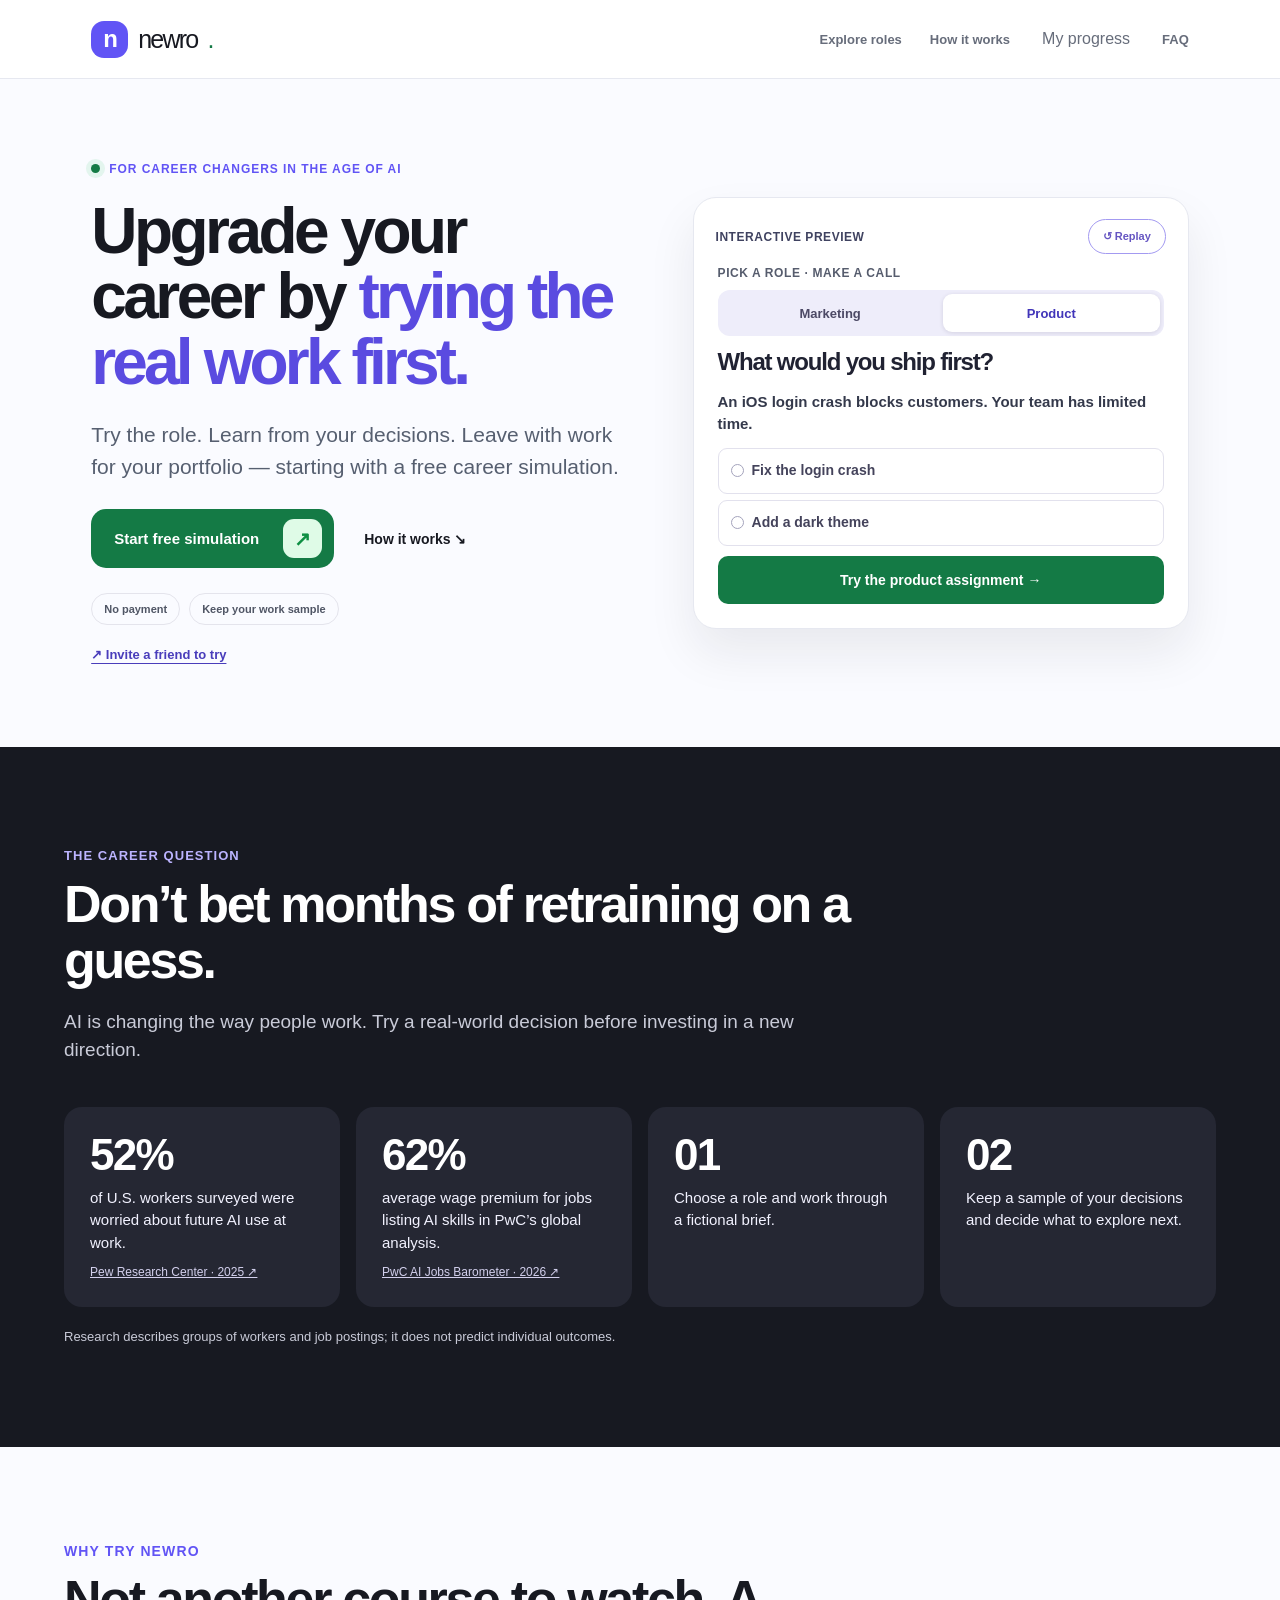
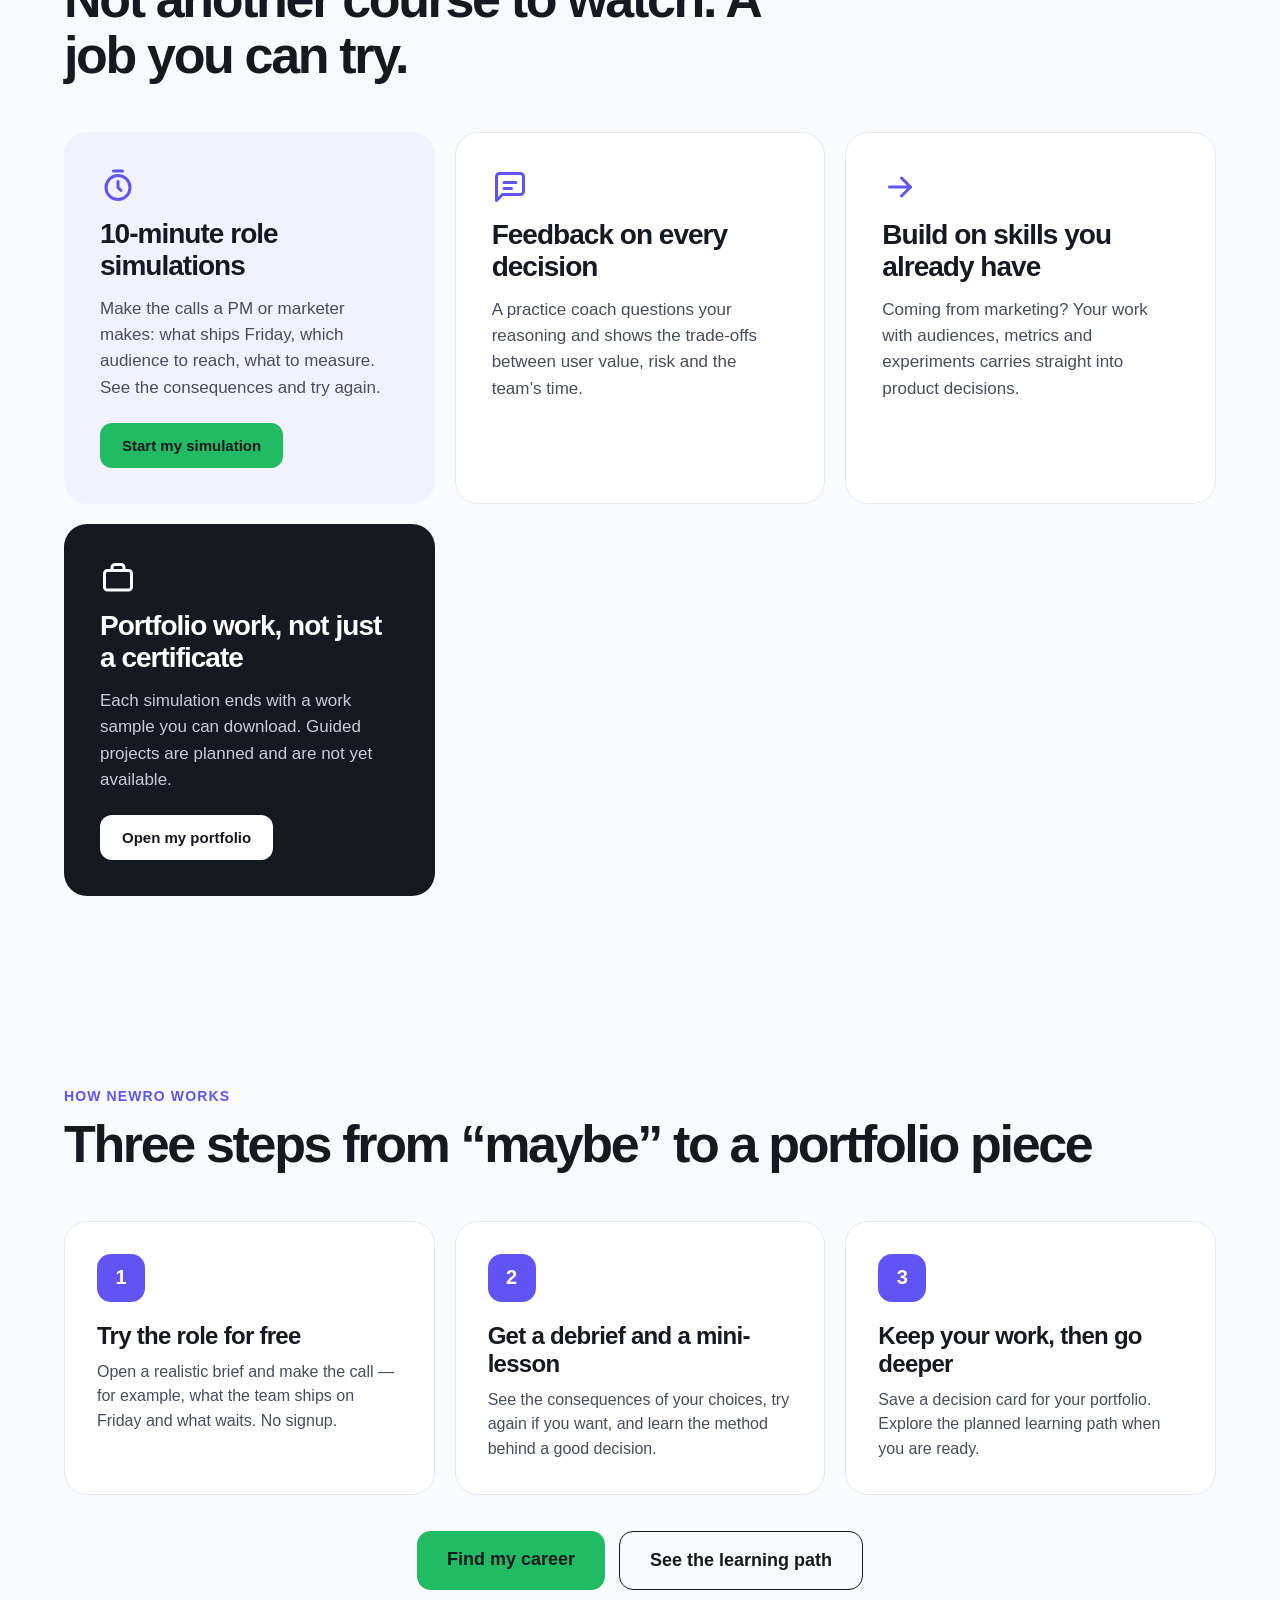
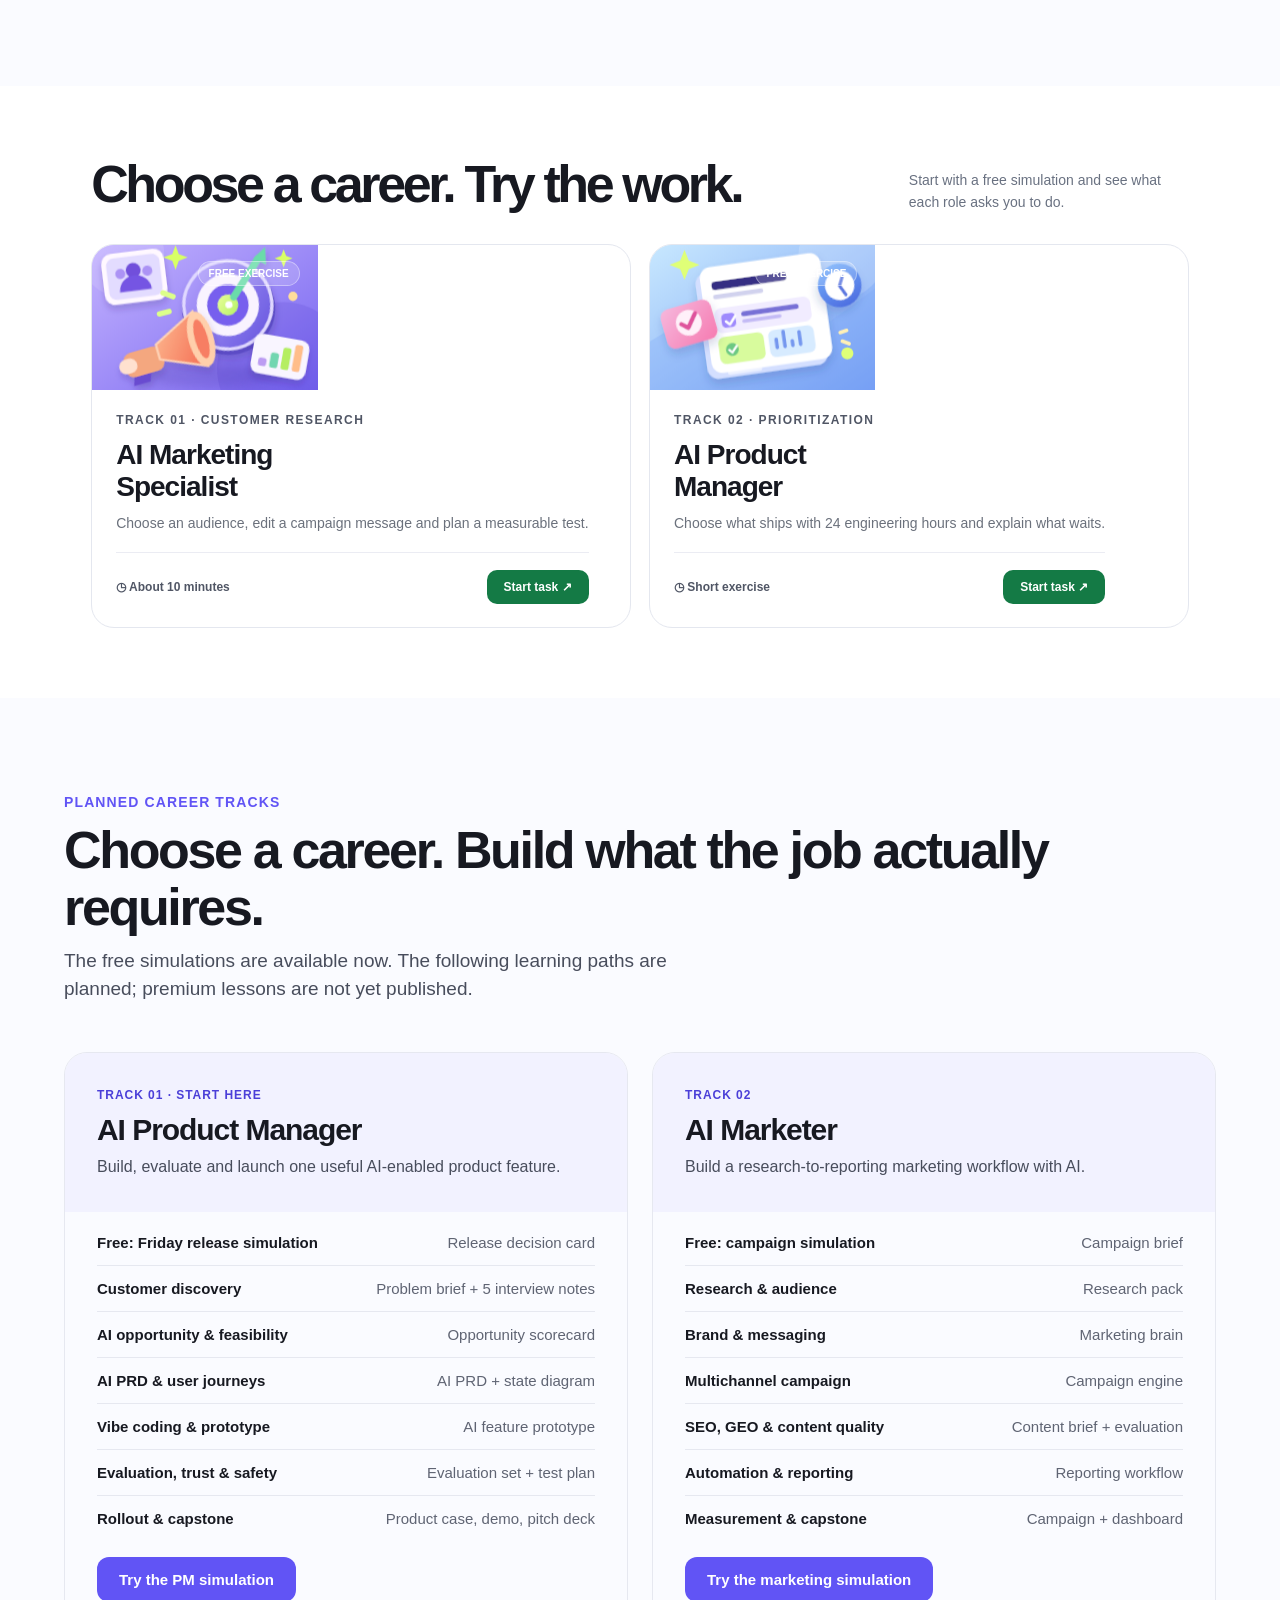
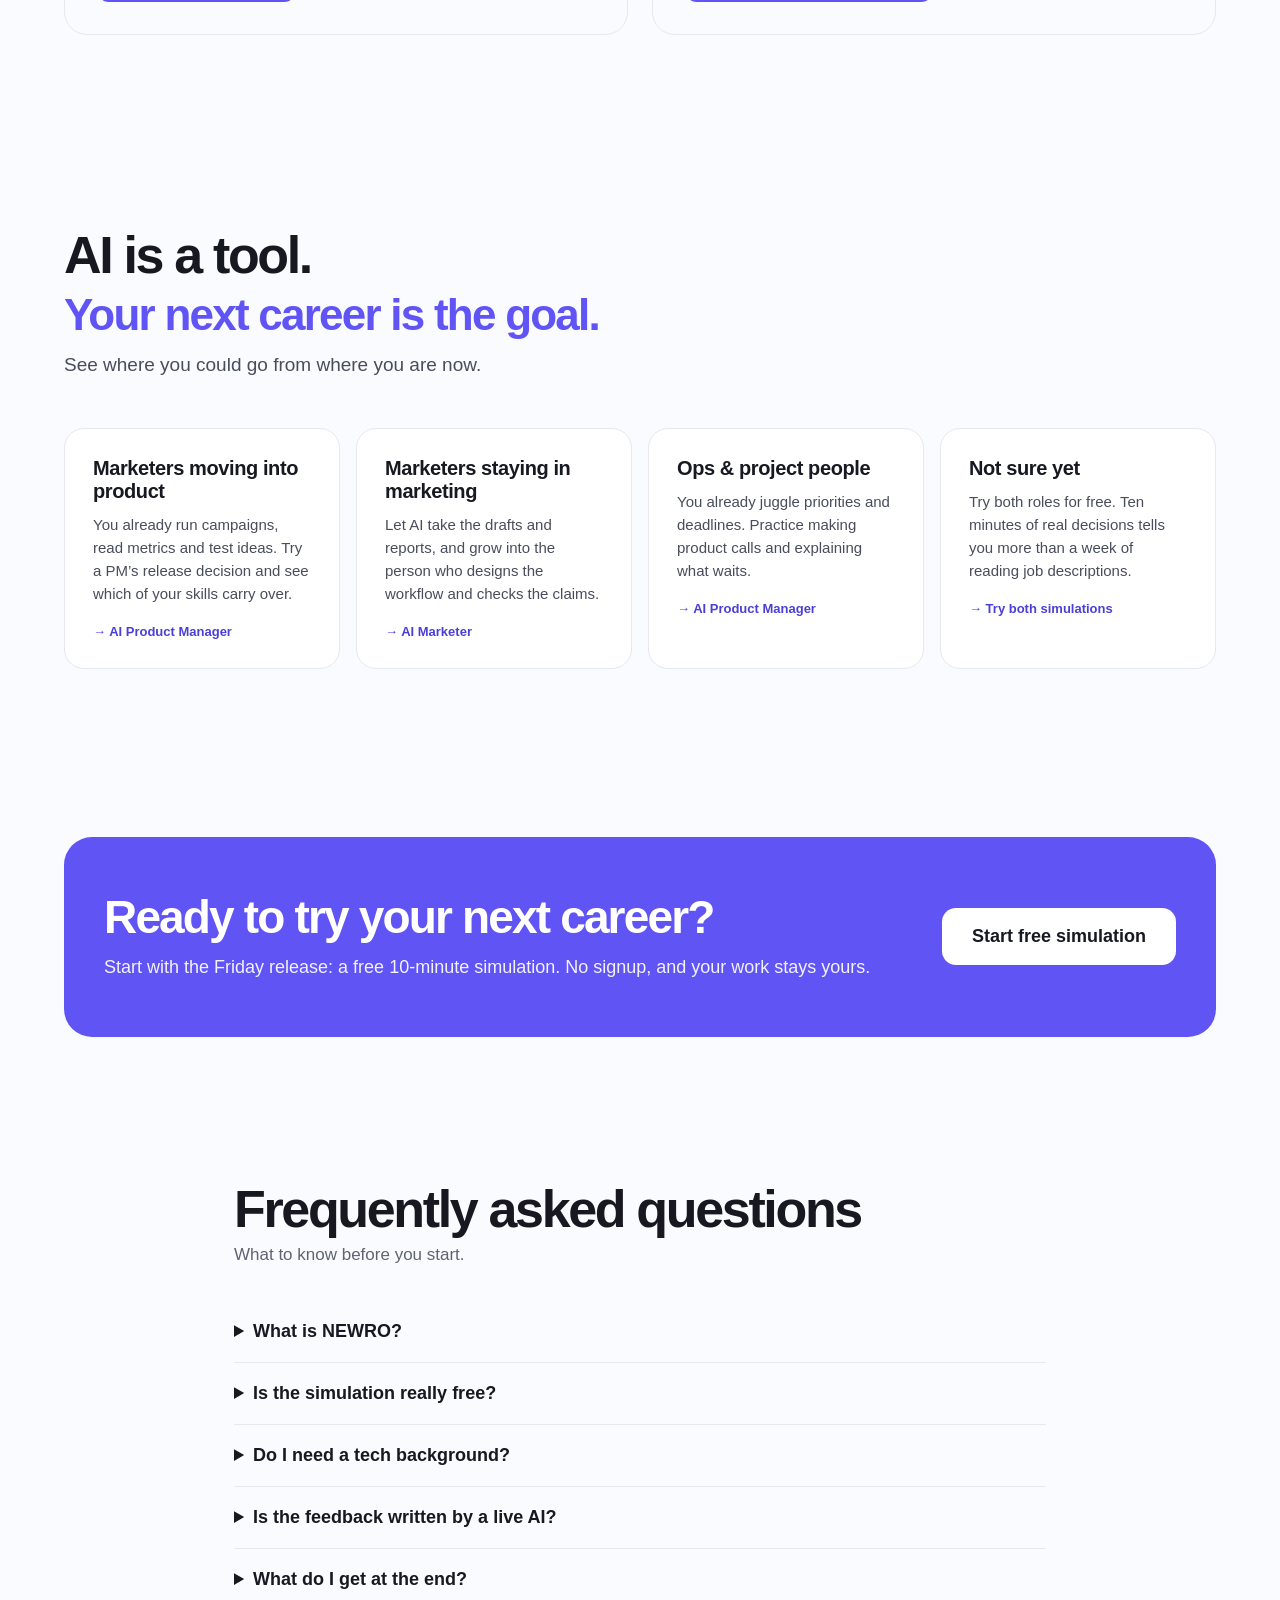
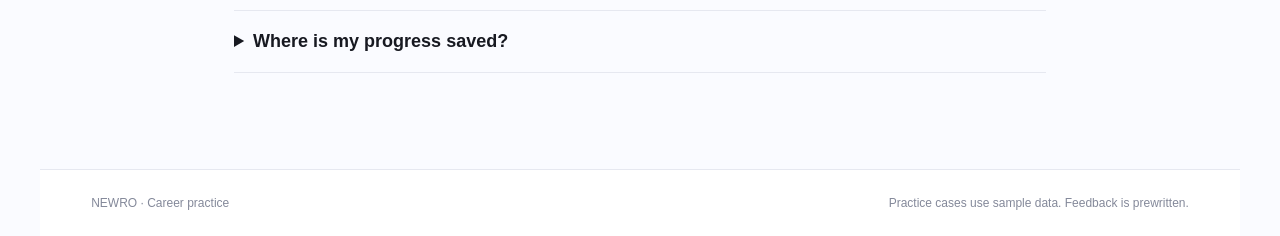
==== commit 802706ed: "Adapt homepage to supplied landing reference" ====
--- a/docs/index.html
+++ b/docs/index.html
@@ -3,7 +3,7 @@
 <style>
 :root{font-family:Inter,-apple-system,BlinkMacSystemFont,"Segoe UI",sans-serif;color:#17171f;background:#fff;--ink:#17171f;--text:#3a3a48;--muted:#5e5e6e;--line:#e6e4f0;--surface:#f3f1fe;--accent:#4b3fd8;--cta:#18803e;--danger:#b72a29;--good:#125c2f}
 *{box-sizing:border-box}body{margin:0;min-width:320px}button,textarea{font:inherit}button{cursor:pointer}button:disabled{opacity:.47;cursor:not-allowed}button:focus-visible,textarea:focus-visible,a:focus-visible{outline:3px solid var(--accent);outline-offset:3px}a{color:var(--accent)}.site{max-width:1080px;margin:auto;padding:0 22px}.top{height:72px;display:flex;align-items:center;justify-content:space-between;gap:12px}.logo{font-size:24px;font-weight:800;letter-spacing:-.06em}.logo em{background:var(--accent);color:#fff;border-radius:10px;font-size:19px;font-style:normal;padding:5px 11px;margin-right:8px}.kicker{font-weight:700;font-size:13px;color:var(--muted)}.hero{padding:85px 0 90px}.hero h1{font-size:clamp(39px,7vw,78px);letter-spacing:-.072em;line-height:1.03;max-width:920px;margin:0 0 25px}.hero p{font-size:20px;line-height:1.5;max-width:640px;color:var(--text);margin:0 0 38px}.eyebrow{color:var(--accent)!important;font-size:14px!important;font-weight:700;margin-bottom:20px!important}.roles{display:grid;grid-template-columns:1fr 1fr;gap:18px}.role{border:1px solid var(--line);background:#fff;border-radius:20px;padding:29px;text-align:left;min-height:258px;transition:transform .18s,border-color .18s}.role:hover{border-color:var(--accent);transform:translateY(-2px)}.role h2{font-size:27px;letter-spacing:-.04em;margin:21px 0 8px}.role p{font-size:16px;line-height:1.55;margin:0;color:var(--text)}.role .go{display:block;color:var(--accent);font-weight:700;margin-top:22px}.square{display:grid;place-items:center;border-radius:13px;background:var(--surface);color:var(--accent);height:48px;width:48px;font-size:24px}.foot{border-top:1px solid var(--line);color:var(--muted);font-size:12px;padding:18px 0 25px}.mini{font-size:13px;line-height:1.5;color:var(--muted)}.player{min-height:100dvh;display:flex;flex-direction:column}.playerHeader{position:sticky;top:0;z-index:10;border-bottom:1px solid var(--line);background:#fffffff0;backdrop-filter:blur(8px)}.headerInner{height:69px;max-width:640px;margin:auto;padding:0 18px;display:flex;gap:13px;align-items:center}.plainBtn{background:transparent;border:0;width:44px;height:44px;border-radius:12px;color:var(--ink);font-size:22px}.plainBtn:hover{background:var(--surface)}.track{height:9px;background:#e9e6fc;border-radius:20px;overflow:hidden;flex:1}.fill{height:100%;background:var(--accent);border-radius:20px;transition:width .25s}.playerMain{flex:1;max-width:640px;padding:31px 20px 65px;width:100%;margin:0 auto}.player h1{font-size:clamp(30px,5vw,39px);letter-spacing:-.048em;line-height:1.12;margin:0 0 13px}.lead{font-size:17px;line-height:1.57;color:var(--text);margin:0 0 21px}.step{font-size:13px;font-weight:700;color:var(--muted);margin:0 0 13px}.panel{background:var(--surface);padding:20px;border-radius:17px;margin:15px 0}.panel h3{font-size:17px;margin:0 0 8px}.panel p{font-size:16px;line-height:1.58;margin:0;color:var(--text)}.cards{display:grid;gap:12px;margin:19px 0}.choice{display:flex;align-items:flex-start;gap:13px;width:100%;background:white;border:2px solid var(--line);border-radius:15px;padding:18px 16px;color:var(--ink);text-align:left;min-height:65px;line-height:1.4}.choice[aria-pressed="true"]{border-color:var(--accent);background:#f7f5ff}.choice:hover{border-color:#bcb6ea}.dot{border:2px solid #a8a1bc;border-radius:50%;width:20px;height:20px;flex-shrink:0;margin-top:1px;display:grid;place-items:center;font-size:11px}.choice[aria-pressed="true"] .dot{border-color:var(--accent);color:#fff;background:var(--accent)}.choice strong{display:block}.choice small{display:block;font-size:13px;color:var(--muted);margin-top:5px}.field{display:block;font-weight:700;font-size:14px;margin:21px 0 9px}.input{width:100%;padding:15px;border:1.5px solid #bcb6d5;border-radius:14px;background:white;min-height:96px;line-height:1.55;color:var(--ink);resize:vertical}.input:focus{border-color:var(--accent)}.mentor{display:flex;gap:12px;align-items:flex-start;background:var(--surface);border-radius:16px;padding:18px;margin:22px 0}.avatar{width:34px;height:34px;border-radius:10px;background:#e0dbfc;display:grid;place-items:center;color:var(--accent);font-weight:800;flex-shrink:0}.mentor b{font-size:13px}.mentor p{font-size:15px;color:var(--text);line-height:1.55;margin:5px 0 0}.info{border:1px solid var(--line);border-radius:16px;padding:18px 19px;margin:11px 0}.info b{display:block}.info p{color:var(--text);line-height:1.55;margin:7px 0 0}.chip{display:inline-block;font-size:12px;font-weight:700;background:var(--surface);color:var(--accent);border-radius:25px;padding:6px 11px}.green{color:var(--good)}.red{color:var(--danger)}.summary{border:1px solid var(--line);border-radius:18px;padding:22px;margin:13px 0}.summary h3{margin:13px 0;font-size:24px;letter-spacing:-.04em}.summary dt{font-size:12px;font-weight:700;color:var(--muted);margin-top:16px}.summary dd{line-height:1.5;margin:5px 0 0;overflow-wrap:anywhere}.buttons{display:flex;gap:10px}.buttons>*{flex:1}.primary,.secondary{min-height:54px;border-radius:14px;font-size:16px;font-weight:750;padding:13px 20px;border:0}.primary{background:var(--cta);color:white;flex:1}.primary:hover:not(:disabled){background:#136b33}.secondary{background:var(--surface);color:var(--accent)}.playerFooter{position:sticky;bottom:0;z-index:10;border-top:1px solid var(--line);background:#fffffff0;backdrop-filter:blur(8px)}.footerInner{max-width:640px;margin:auto;padding:13px 20px max(14px,env(safe-area-inset-bottom))}.meter{background:var(--surface);border-radius:13px;padding:14px;font-size:15px}.meter .track{margin-top:10px}.note{font-size:12px;color:var(--muted);line-height:1.5;margin:14px 0}.sr{position:absolute;clip-path:inset(50%);width:1px;height:1px;overflow:hidden}.same{display:flex;justify-content:space-between;gap:12px;align-items:center}@media(max-width:620px){.hero{padding:44px 0 65px}.roles{grid-template-columns:1fr}.role{min-height:auto}.hero p{font-size:18px}.buttons{flex-wrap:wrap}.footerInner>.buttons>.primary{flex:2}.playerMain{padding-top:25px}}@media(prefers-reduced-motion:reduce){*,*:before,*:after{transition:none!important;animation:none!important;scroll-behavior:auto!important}}
-</style><link rel="stylesheet" href="./assets/newro-experience.css"><link rel="stylesheet" href="./assets/newro-course.css"><link rel="stylesheet" href="./assets/newro-flow.css"><link rel="stylesheet" href="./assets/newro-polish.css"><link rel="stylesheet" href="./assets/newro-premium.css"><link rel="stylesheet" href="./assets/newro-responsive.css"><link rel="stylesheet" href="./assets/newro-curriculum.css"><link rel="stylesheet" href="./assets/newro-paywall.css"><link rel="stylesheet" href="./assets/newro-scenarios.css"><link rel="stylesheet" href="./assets/newro-challenge.css"><link rel="manifest" href="./manifest.webmanifest"><link rel="icon" type="image/svg+xml" href="./icon.svg"></head><body><a class="newro-skip-link" href="#app">Skip to main content</a><div id="app"></div><noscript><main style="max-width:620px;margin:48px auto;padding:24px;font:16px/1.55 system-ui,sans-serif"><h1>NEWRO needs JavaScript</h1><p>Enable JavaScript to use the interactive career simulations. No account is required to start.</p></main></noscript><script src="./assets/newro-experience.js"></script><script src="./assets/newro-swarm.js"></script><script src="./assets/newro-course.js"></script><script src="./assets/newro-curriculum.js"></script><script src="./assets/newro-flow.js"></script><script src="./assets/newro-free-lesson.js"></script><script src="./assets/newro-mobile.js"></script><script src="./assets/newro-challenge.js"></script><script src="./assets/newro-premium.js"></script><script src="./assets/newro-paywall.js"></script><script src="./assets/newro-scenarios.js"></script><script>
+</style><link rel="stylesheet" href="./assets/newro-experience.css"><link rel="stylesheet" href="./assets/newro-course.css"><link rel="stylesheet" href="./assets/newro-flow.css"><link rel="stylesheet" href="./assets/newro-polish.css"><link rel="stylesheet" href="./assets/newro-premium.css"><link rel="stylesheet" href="./assets/newro-responsive.css"><link rel="stylesheet" href="./assets/newro-curriculum.css"><link rel="stylesheet" href="./assets/newro-paywall.css"><link rel="stylesheet" href="./assets/newro-scenarios.css"><link rel="stylesheet" href="./assets/newro-challenge.css"><link rel="stylesheet" href="./assets/newro-landing-reference.css"><link rel="manifest" href="./manifest.webmanifest"><link rel="icon" type="image/svg+xml" href="./icon.svg"></head><body><a class="newro-skip-link" href="#app">Skip to main content</a><div id="app"></div><noscript><main style="max-width:620px;margin:48px auto;padding:24px;font:16px/1.55 system-ui,sans-serif"><h1>NEWRO needs JavaScript</h1><p>Enable JavaScript to use the interactive career simulations. No account is required to start.</p></main></noscript><script src="./assets/newro-experience.js"></script><script src="./assets/newro-swarm.js"></script><script src="./assets/newro-course.js"></script><script src="./assets/newro-curriculum.js"></script><script src="./assets/newro-flow.js"></script><script src="./assets/newro-free-lesson.js"></script><script src="./assets/newro-mobile.js"></script><script src="./assets/newro-challenge.js"></script><script src="./assets/newro-landing-reference.js"></script><script src="./assets/newro-premium.js"></script><script src="./assets/newro-paywall.js"></script><script src="./assets/newro-scenarios.js"></script><script>
 (function(){'use strict';
 var root=document.getElementById('app'),key='newro-career-tryout-v1';
 var features=[{id:'login',title:'Fix the iOS login crash',hours:4,value:'Critical',risk:'Low',detail:'1 in 7 sign-ins fails after an update.'},{id:'reminders',title:'Renewal reminders',hours:8,value:'High',risk:'Medium',detail:'The most requested core feature.'},{id:'onboarding',title:'New onboarding checklist',hours:12,value:'High',risk:'High',detail:'Changes an untested signup flow.'},{id:'household',title:'Shared household plans',hours:16,value:'Medium',risk:'High',detail:'Permissions design is unfinished.'},{id:'dark',title:'Dark mode',hours:10,value:'Medium',risk:'Low',detail:'Nice to have; not urgent.'},{id:'csv',title:'CSV export',hours:6,value:'Low',risk:'Low',detail:'Useful to some power users.'},{id:'referral',title:'Referral banner',hours:3,value:'Low',risk:'Low',detail:'Marketing request for Monday.'}];
--- a/docs/assets/newro-landing-reference.css
+++ b/docs/assets/newro-landing-reference.css
@@ -0,0 +1,36 @@
+/* The supplied landing sets the persuasive surface; learning screens keep their existing system. */
+.cs-shell .cs-top{border-bottom:1px solid #e6e8f0;background:#fff}
+.cs-shell .cs-topin,.cs-shell .nl-wrap{max-width:1200px}
+.cs-shell .cs-hero{min-height:0;gap:clamp(28px,5vw,56px);padding-top:80px;padding-bottom:80px}
+.cs-shell .cs-title{font-size:clamp(40px,5vw,72px);font-weight:800;line-height:1.03;letter-spacing:-.055em}
+.cs-shell .cs-title em{font-style:normal;color:inherit}
+.cs-shell .cs-lede{font-size:21px;line-height:1.5;color:#484d5c}
+.cs-shell .cs-eyebrow{color:#6154f5;letter-spacing:.08em}
+.cs-shell .cs-stage{background:#fff!important;border:1px solid #e6e8f0!important;border-radius:23px;box-shadow:0 24px 48px rgba(23,25,33,.08)!important;min-height:0;padding:56px 24px 24px;overflow:visible}
+.cs-shell .cs-stage:before,.cs-shell .cs-stage:after{display:none!important}
+.cs-shell .cs-stage .cs-card-device{transform:none;max-width:none;width:100%;margin:0;min-height:0;padding:0;border:0;box-shadow:none;background:transparent}
+.cs-shell .cs-stage .cs-card-device:hover{box-shadow:none}
+.cs-shell .cs-phone-illus{display:none}
+.cs-shell .cs-phone-title{font-size:24px;line-height:1.18}
+.cs-shell .cs-phone-task{font-size:15px;line-height:1.5}
+.cs-shell .cs-role-section{background:#fff;padding:70px 0}
+.cs-shell .cs-section-heading h2{font-size:clamp(32px,4.4vw,52px);max-width:780px}
+.nr-reference{font-family:Inter,-apple-system,BlinkMacSystemFont,"Segoe UI",sans-serif;color:#171921}
+.nr-reference a:focus-visible{outline:3px solid #6154f5;outline-offset:3px}
+.nr-context{background:#171921;color:#fff}
+.nr-context-inner{max-width:1200px;margin:auto;padding:88px 24px}
+.nr-overline{color:#bcb4ff;font-size:13px;font-weight:800;letter-spacing:.08em}
+.nr-context h2{font-size:clamp(32px,4.4vw,52px);letter-spacing:-.045em;line-height:1.08;max-width:900px;margin:0 0 16px}
+.nr-context-inner>p:not(.nr-overline){font-size:19px;line-height:1.5;color:#c9cbd8;max-width:800px}
+.nr-context-grid{display:grid;grid-template-columns:repeat(4,minmax(0,1fr));gap:16px;margin-top:42px}
+.nr-context-grid article{display:flex;flex-direction:column;gap:10px;background:#252733;border-radius:18px;padding:26px}
+.nr-context-grid b{font-size:44px;line-height:1;letter-spacing:-.04em}
+.nr-context-grid p{font-size:15px;line-height:1.5;margin:0;color:#f2f2ff}
+.nr-context-grid a{margin-top:auto;color:#d3d0ed;font-size:12px;line-height:1.4}
+.nr-context .nr-context-note{font-size:13px!important;margin-top:20px}
+.nr-reference details summary{cursor:pointer}
+.nr-reference details:focus-within summary{outline-offset:4px}
+#career-paths [style*="border-radius: 23px; overflow: hidden"]{min-width:0}
+@media(max-width:900px){.nr-context-grid{grid-template-columns:repeat(2,minmax(0,1fr))}}
+@media(max-width:760px){.cs-shell .cs-hero{padding-top:35px!important;padding-bottom:55px;gap:28px}.cs-shell .cs-title{font-size:clamp(40px,10vw,56px)}.cs-shell .cs-lede{font-size:18px}.cs-shell .cs-stage{padding:56px 20px 20px!important}.cs-shell .cs-card-device{width:100%!important}.nr-reference>div{padding-top:64px!important;padding-bottom:64px!important}.nr-reference [style*="grid-template-columns: repeat(auto-fit"]{grid-template-columns:repeat(auto-fit,minmax(min(100%,260px),1fr))!important}.nr-context-inner{padding:64px 20px}.nr-context-grid article{padding:20px}.nr-context-grid b{font-size:36px}}
+@media(max-width:400px){.nr-context-grid{grid-template-columns:1fr}.nr-reference [style*="padding: 36px"]{padding:25px!important}.nr-reference [style*="padding: 56px 40px"]{padding:32px 24px!important}}
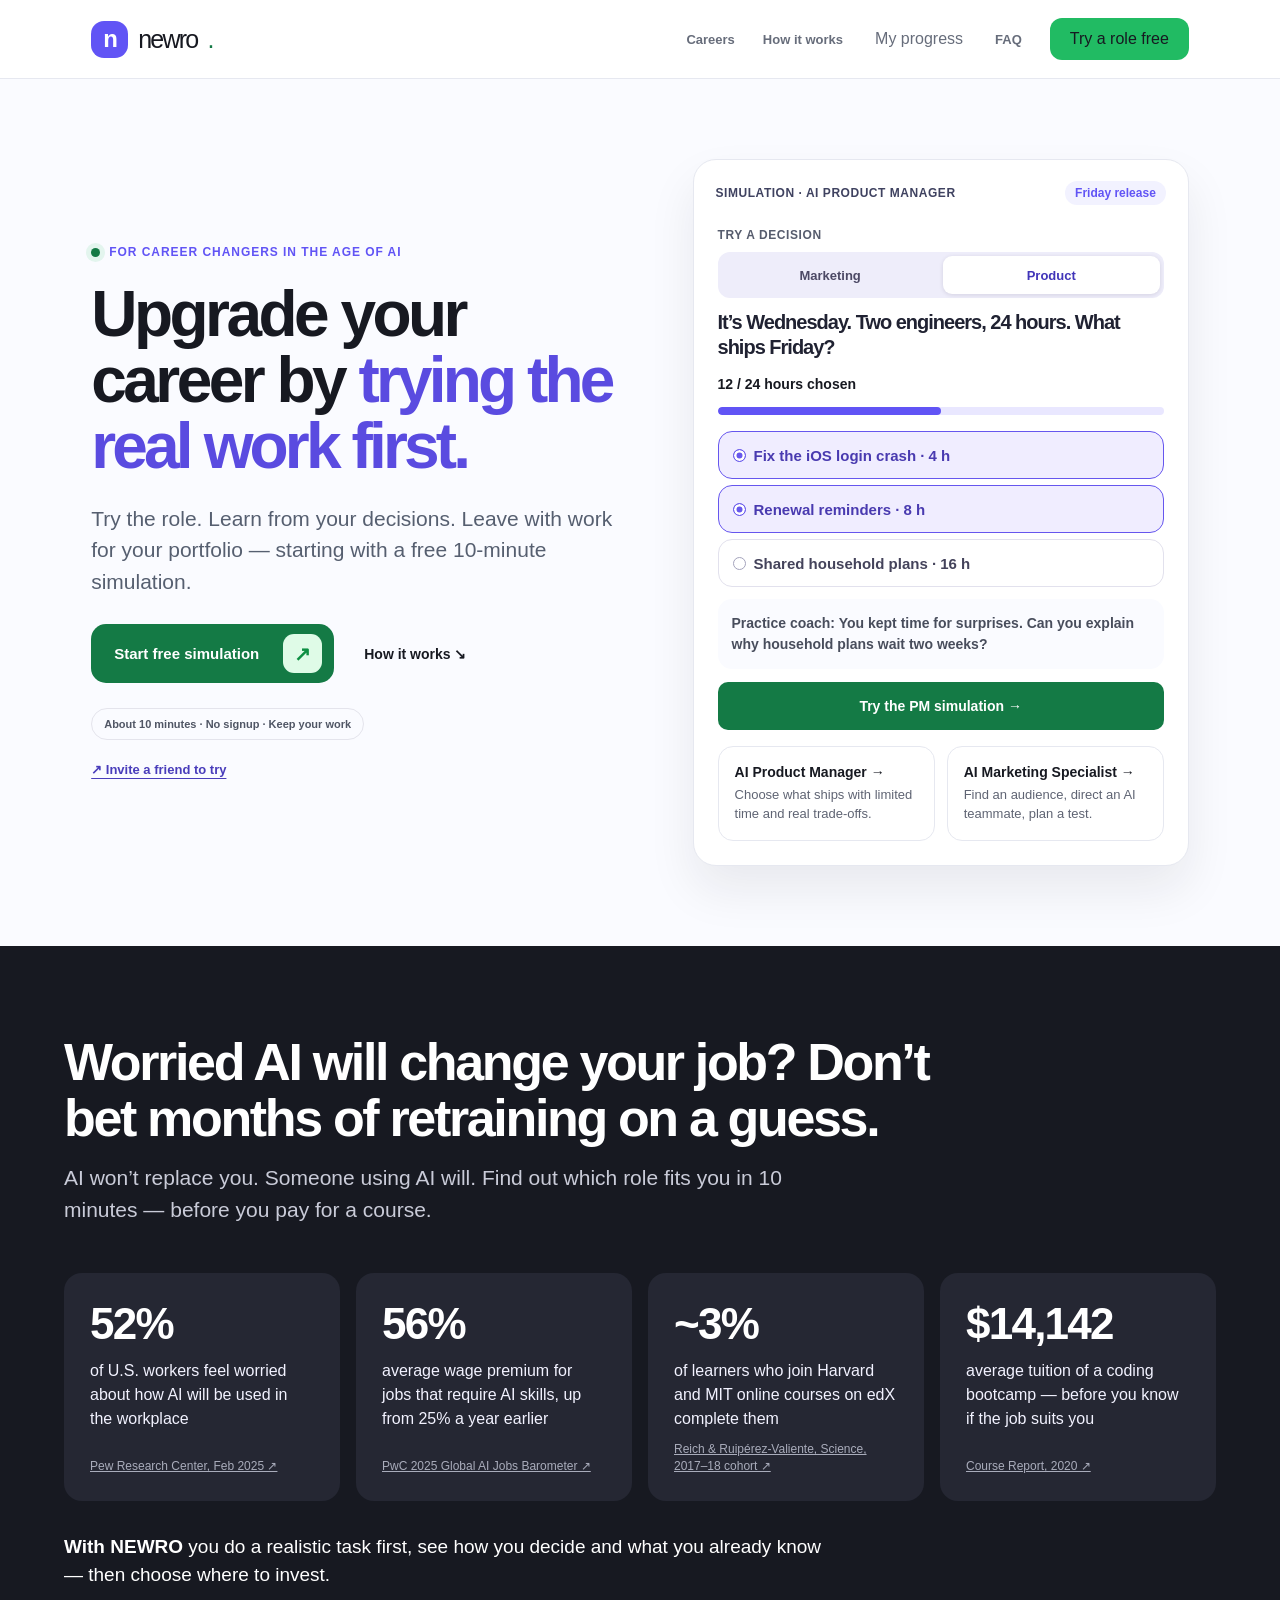
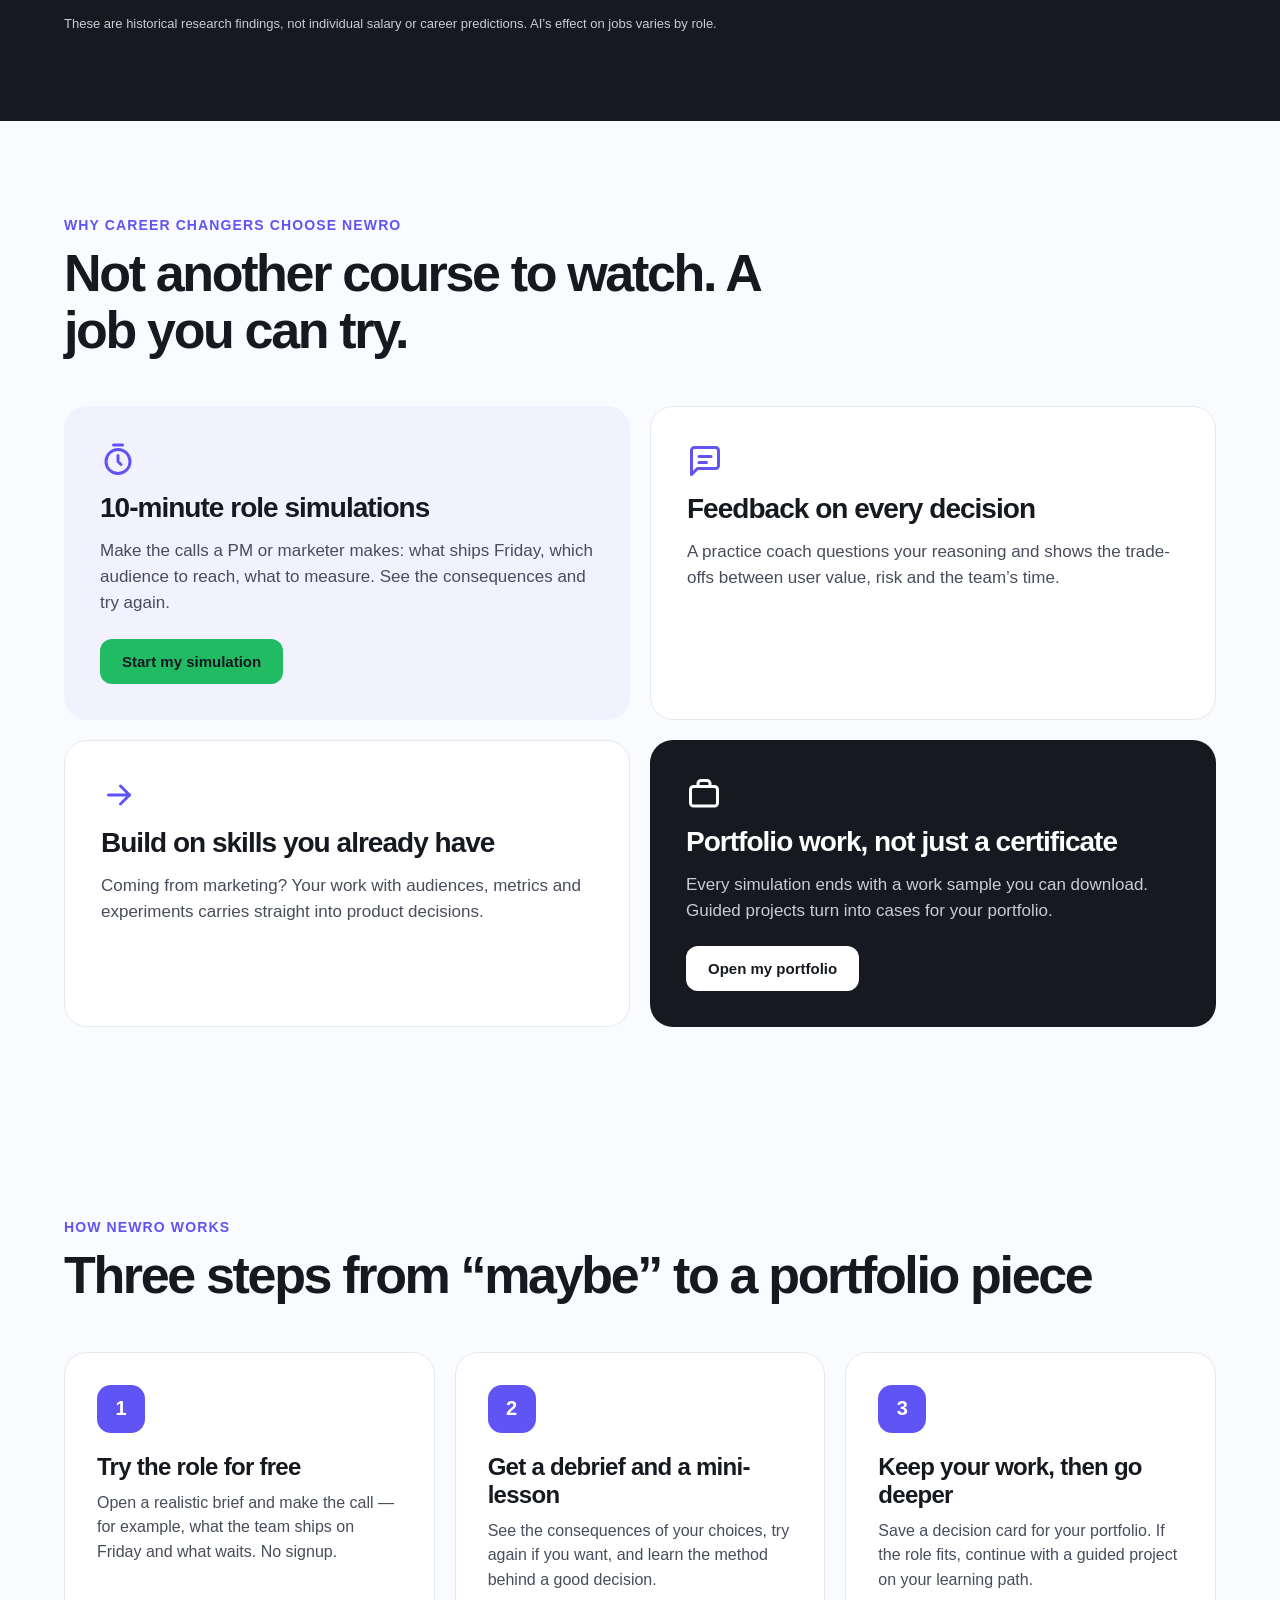
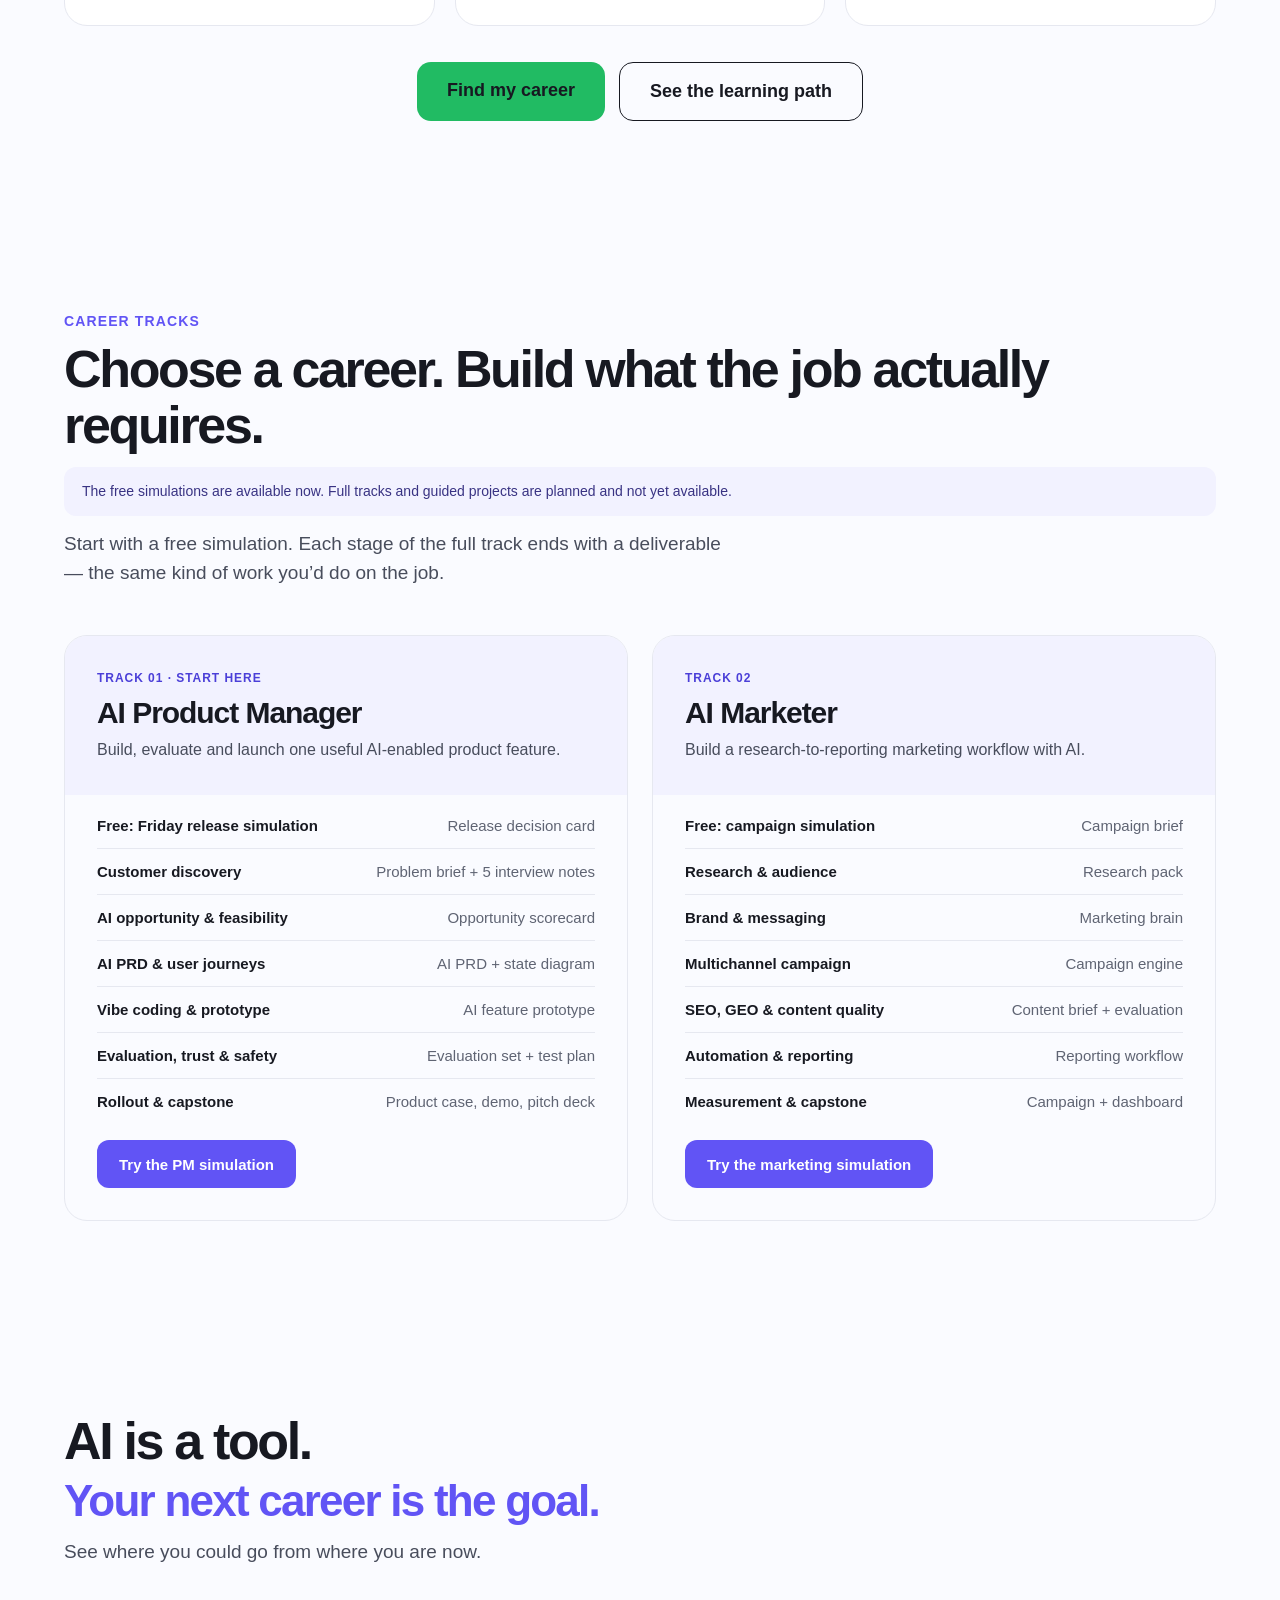
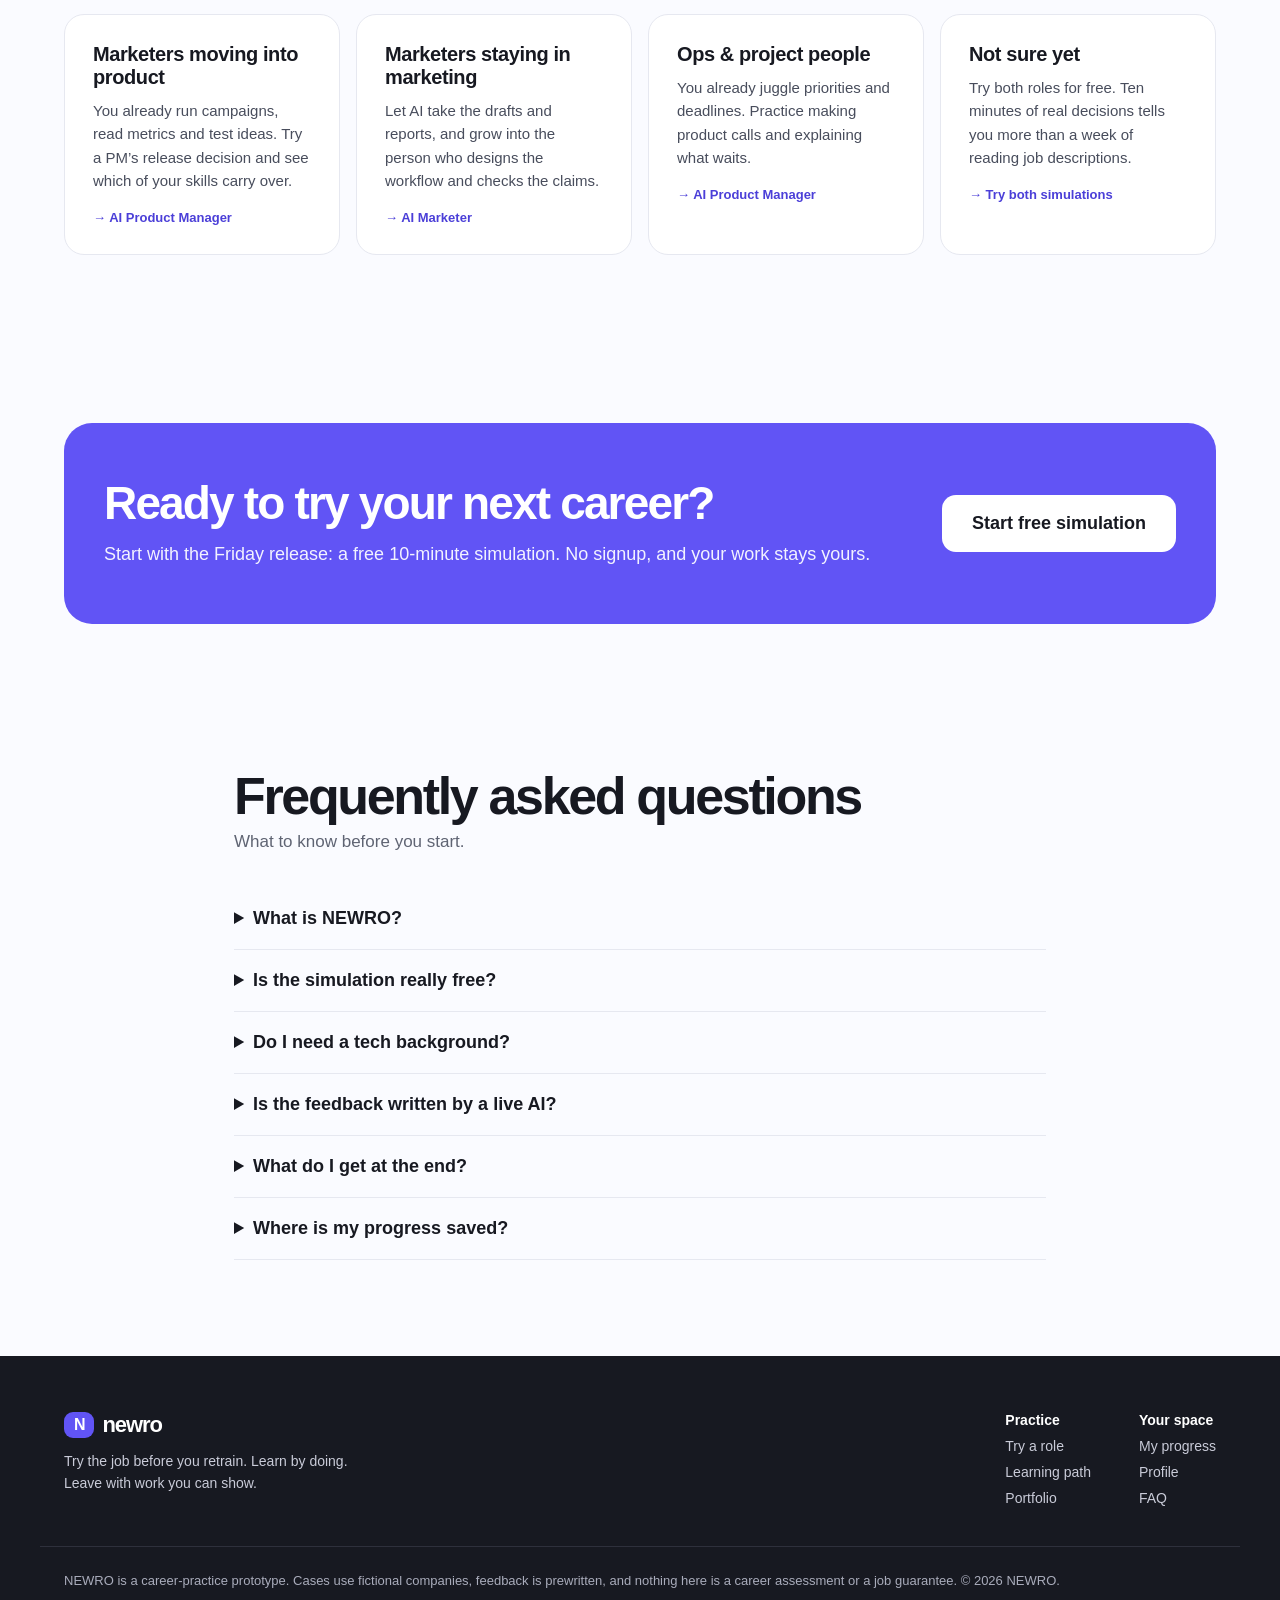
==== commit 8da24dfc: "Restore supplied landing copy and add interactive release preview" ====
--- a/docs/index.html
+++ b/docs/index.html
@@ -73,6 +73,9 @@
  write:function(field,value){var name=field==='pmreason'?'reason':field;data[data.role][name]=value;save();var button=document.getElementById('next');if(button)button.disabled=!can()},
  copy:function(){var status=document.getElementById('status');if(navigator.clipboard&&navigator.clipboard.writeText){navigator.clipboard.writeText(exportText()).then(function(){if(status)status.textContent='Copied to clipboard.'}).catch(function(){if(status)status.textContent='Copy unavailable. Please use Download.'})}else if(status)status.textContent='Clipboard unavailable. Please use Download.'},
  download:function(){var blob=new Blob([exportText()],{type:'text/plain;charset=utf-8'}),url=URL.createObjectURL(blob),a=document.createElement('a');a.href=url;a.download='newro-'+data.role+'-work-sample.txt';document.body.appendChild(a);a.click();a.remove();setTimeout(function(){URL.revokeObjectURL(url)},1000)}
-};render();
+};
+var initialTryout=location.hash.match(/^#\/tryout\/(marketing|pm)\/(\d+)$/);
+if(initialTryout){data.role=initialTryout[1];data.step=Math.min(Number(initialTryout[2]),data.role==='marketing'?10:6);render();}
+else{home();}
 })();
 </script><script>if('serviceWorker' in navigator && location.protocol==='https:'){window.addEventListener('load',function(){navigator.serviceWorker.register('./sw.js').catch(function(){})})}</script></body></html>
--- a/docs/assets/newro-landing-reference.css
+++ b/docs/assets/newro-landing-reference.css
@@ -28,9 +28,36 @@
 .nr-context-grid p{font-size:15px;line-height:1.5;margin:0;color:#f2f2ff}
 .nr-context-grid a{margin-top:auto;color:#d3d0ed;font-size:12px;line-height:1.4}
 .nr-context .nr-context-note{font-size:13px!important;margin-top:20px}
+.nr-features > div > div[style*="grid-template-columns"]{grid-template-columns:repeat(2,minmax(0,1fr))!important}
 .nr-reference details summary{cursor:pointer}
 .nr-reference details:focus-within summary{outline-offset:4px}
 #career-paths [style*="border-radius: 23px; overflow: hidden"]{min-width:0}
 @media(max-width:900px){.nr-context-grid{grid-template-columns:repeat(2,minmax(0,1fr))}}
 @media(max-width:760px){.cs-shell .cs-hero{padding-top:35px!important;padding-bottom:55px;gap:28px}.cs-shell .cs-title{font-size:clamp(40px,10vw,56px)}.cs-shell .cs-lede{font-size:18px}.cs-shell .cs-stage{padding:56px 20px 20px!important}.cs-shell .cs-card-device{width:100%!important}.nr-reference>div{padding-top:64px!important;padding-bottom:64px!important}.nr-reference [style*="grid-template-columns: repeat(auto-fit"]{grid-template-columns:repeat(auto-fit,minmax(min(100%,260px),1fr))!important}.nr-context-inner{padding:64px 20px}.nr-context-grid article{padding:20px}.nr-context-grid b{font-size:36px}}
+@media(max-width:650px){.nr-features > div > div[style*="grid-template-columns"]{grid-template-columns:1fr!important}}
 @media(max-width:400px){.nr-context-grid{grid-template-columns:1fr}.nr-reference [style*="padding: 36px"]{padding:25px!important}.nr-reference [style*="padding: 56px 40px"]{padding:32px 24px!important}}
+/* Restore the source landing's track cards and keep calls to action touch-friendly. */
+.nr-tracks .nr-track-pm{order:0}.nr-tracks .nr-track-marketing{order:1}
+.cs-shell .nr-reference .nr-track-action{display:inline-flex!important;align-items:center;justify-content:center;width:auto!important;min-height:48px!important;min-width:0!important;margin-top:16px;padding:14px 22px!important;border:0!important;border-radius:12px!important;background:#6154f5!important;color:#fff!important;font-size:15px!important;font-weight:700!important;box-shadow:none!important;text-align:center;transform:none}
+.nr-planned-note{padding:14px 18px;border-radius:12px;background:#f2f2ff;color:#393383;font-size:14px;line-height:1.5}
+.nr-original-context .nr-context-note{margin:24px 0 0;color:#c9cbd8;font-size:13px;line-height:1.5}
+.nr-header-cta{padding:12px 20px;border-radius:12px;background:#21bb63;color:#171921;text-decoration:none;font-weight:700;font-size:15px}
+.nr-friday-badge{padding:5px 10px;border-radius:999px;background:#f2f2ff;color:#6154f5;font-size:12px;letter-spacing:0}
+.nr-capacity-track{height:8px;background:#e9e7ff;border-radius:99px;overflow:hidden;margin:0 0 16px}
+.nr-capacity-track[hidden]{display:none}.nr-capacity-track span{display:block;height:100%;width:50%;background:#6154f5;border-radius:99px;transition:width .3s ease,background-color .2s}.nr-capacity-track.nr-over span{background:#b72a29}
+.cs-shell .nm-quick-choice[hidden]{display:none!important}
+.cs-shell .nm-quick-choice{min-height:48px;font-size:15px;padding:12px 14px;border-radius:14px}
+.cs-shell .nm-quick-feedback{font-size:14px;line-height:1.5;background:#fafbff;border-radius:14px;padding:14px;color:#484d5c!important}
+.cs-shell .cs-phone-title{font-size:20px;line-height:1.25}.cs-shell .cs-phone-task{font-size:14px;font-weight:700;color:#171921}
+.nr-page-load{position:fixed;z-index:3000;top:0;left:0;height:4px;width:100%;pointer-events:none;transform-origin:left;background:linear-gradient(90deg,#21bb63,#6154f5,#21bb63);animation:nr-load 1s cubic-bezier(.22,.8,.27,1) both}
+@keyframes nr-load{0%{transform:scaleX(0);opacity:1}65%{transform:scaleX(.8);opacity:1}90%{transform:scaleX(1);opacity:1}100%{transform:scaleX(1);opacity:0}}
+@media(hover:hover) and (pointer:fine){.nr-reference a,.nr-header-cta,.nr-track-action,.nm-quick-choice{transition:transform .2s ease,box-shadow .2s ease,background-color .2s ease}.nr-reference a:hover,.nr-header-cta:hover{transform:translateY(-2px)}.nr-reference .nr-track-action:hover{box-shadow:0 8px 22px #6154f544!important}}
+@media(hover:none){.nr-reference a:active,.nr-track-action:active,.nm-quick-choice:active{transform:scale(.985)!important}}
+@media(max-width:760px){.nr-header-cta{display:none}.nr-original-context > div{padding:64px 20px!important}}
+@media(prefers-reduced-motion:reduce){.nr-page-load{display:none}.nr-capacity-track span{transition:none}}
+.nr-hero-roles{display:grid;grid-template-columns:repeat(2,minmax(0,1fr));gap:12px;margin-top:16px}
+.nr-hero-roles button{border:1px solid #e6e8f0;background:#fff;border-radius:15px;padding:16px;text-align:left;color:#171921;min-height:95px;transition:border-color .2s,transform .2s,box-shadow .2s}
+.nr-hero-roles b,.nr-hero-roles span{display:block}.nr-hero-roles b{font-size:14px}.nr-hero-roles span{font-size:13px;line-height:1.45;color:#5f6473;margin-top:6px}
+@media(hover:hover) and (pointer:fine){.nr-hero-roles button:hover{border-color:#6154f5;transform:translateY(-3px);box-shadow:0 12px 24px #6154f51c}}
+@media(max-width:400px){.nr-hero-roles{grid-template-columns:1fr}.nr-hero-roles button{min-height:76px}}
+@media(prefers-reduced-motion:reduce){.nr-hero-roles button{transition:none}}
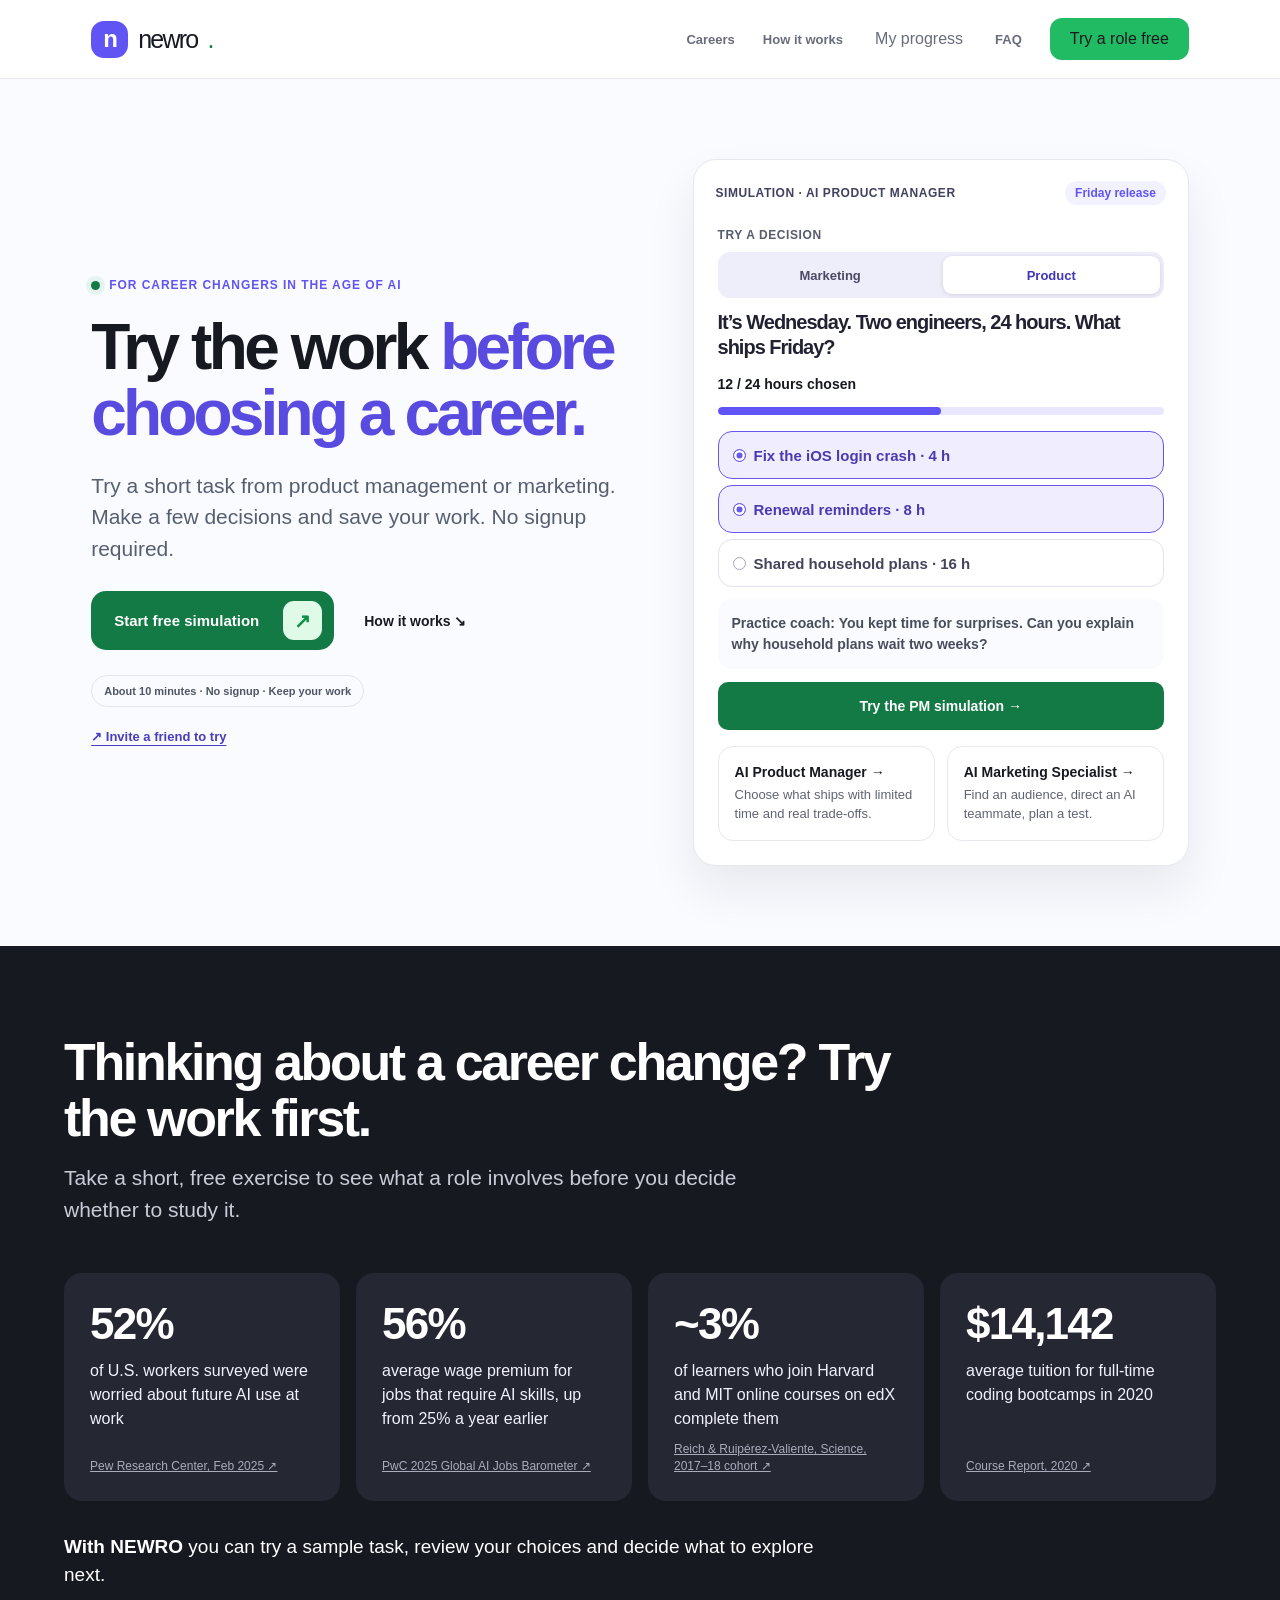
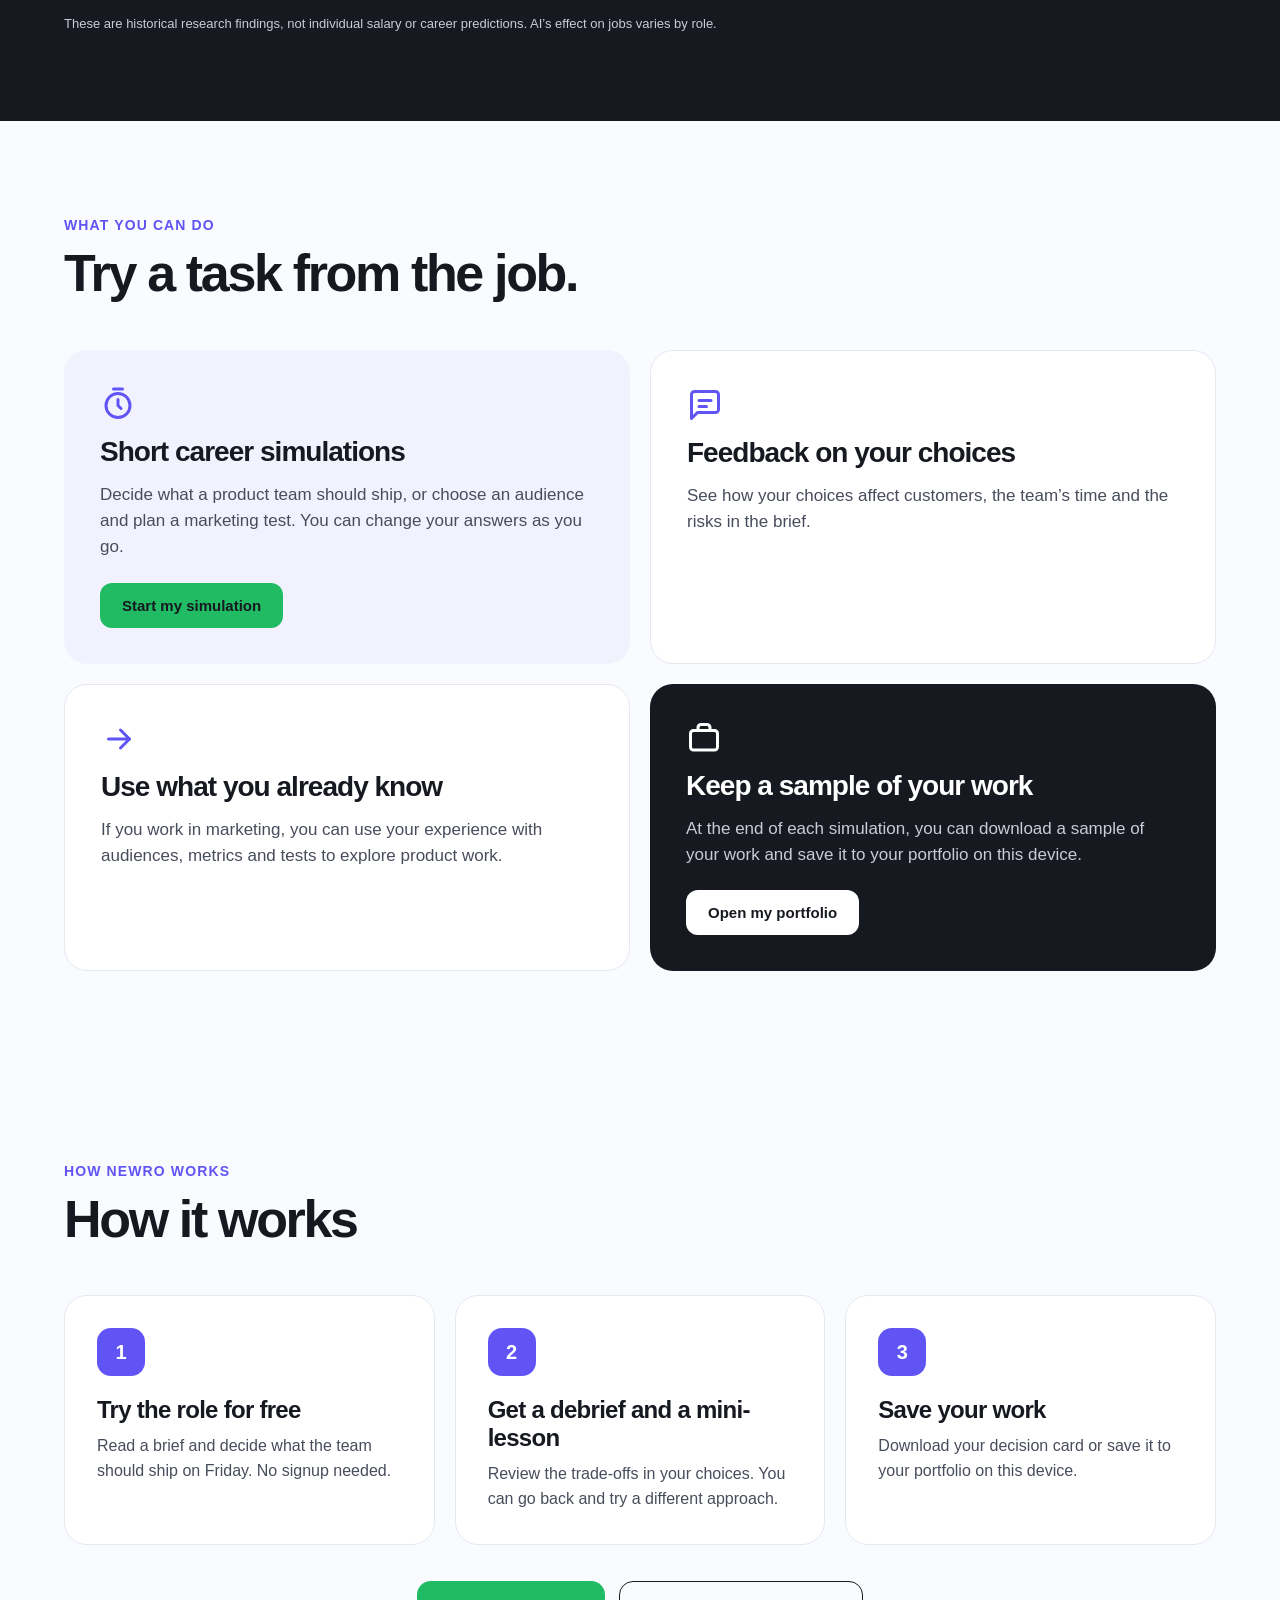
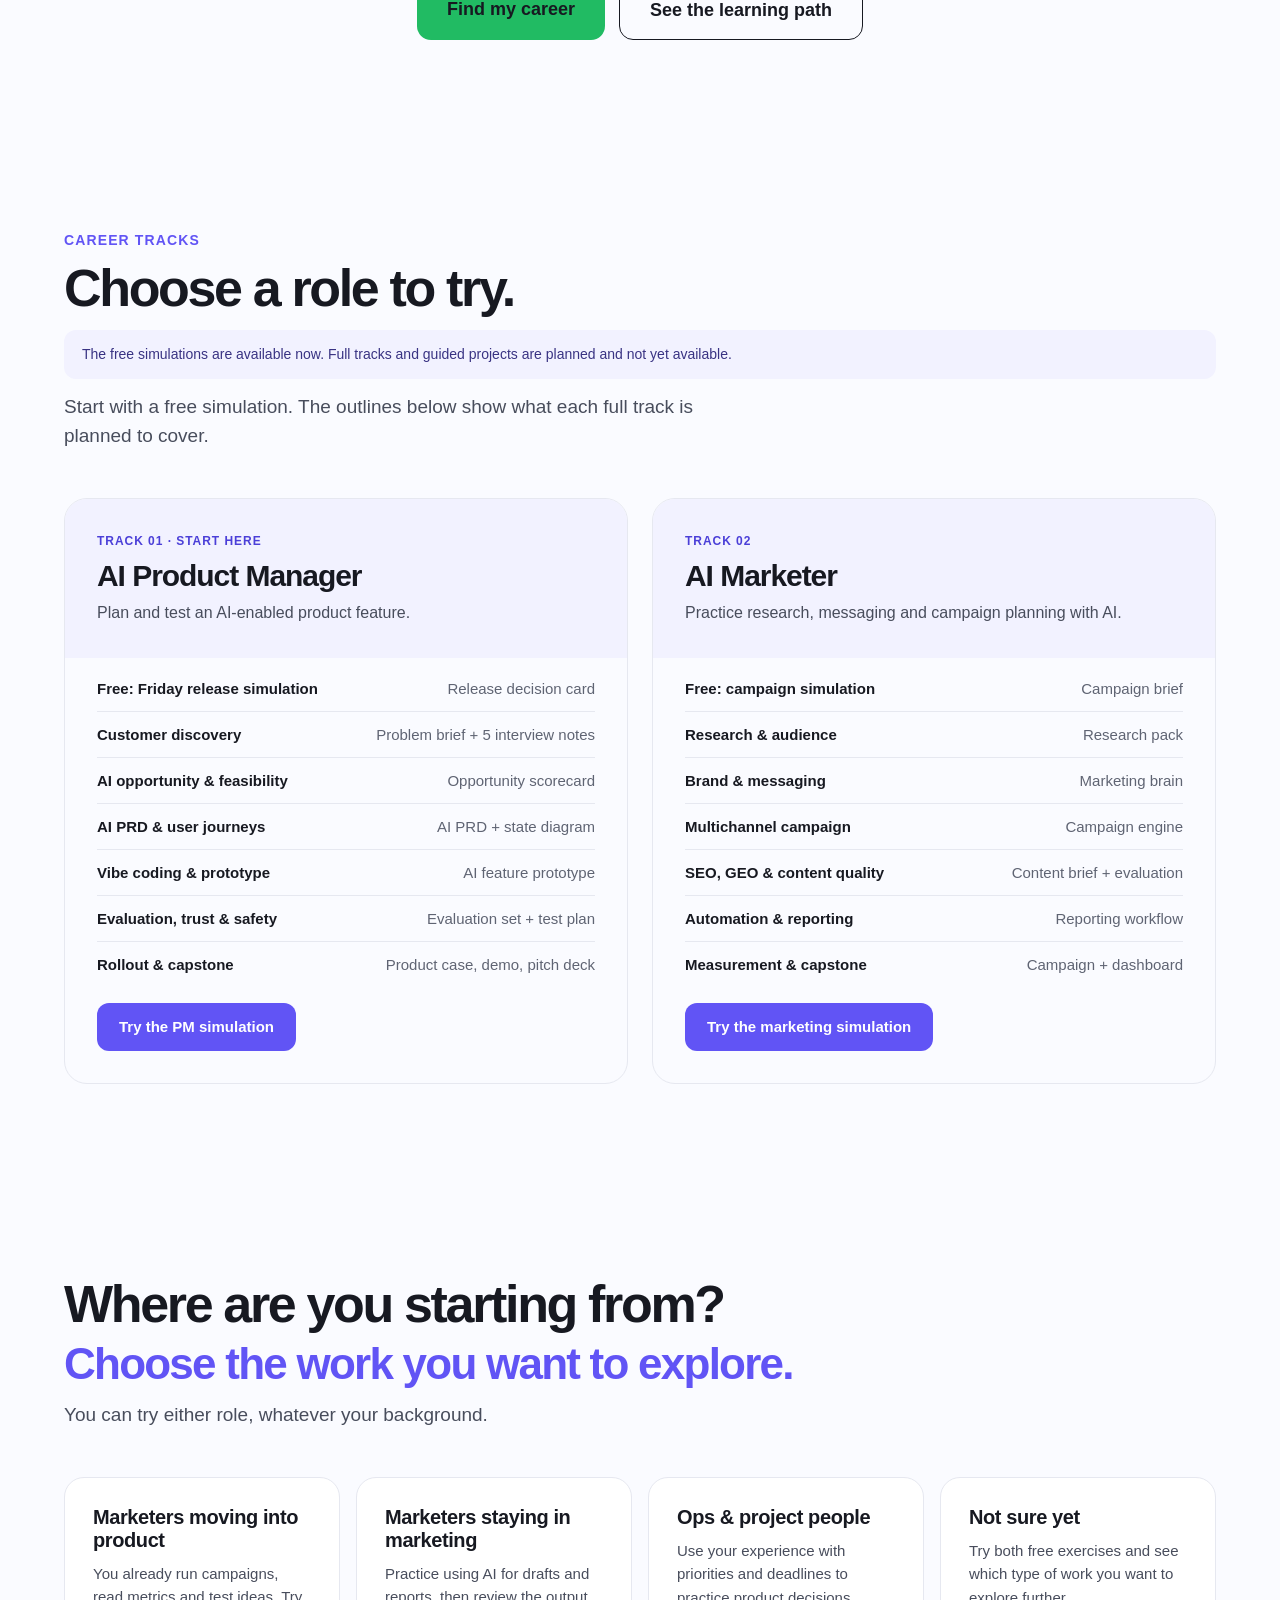
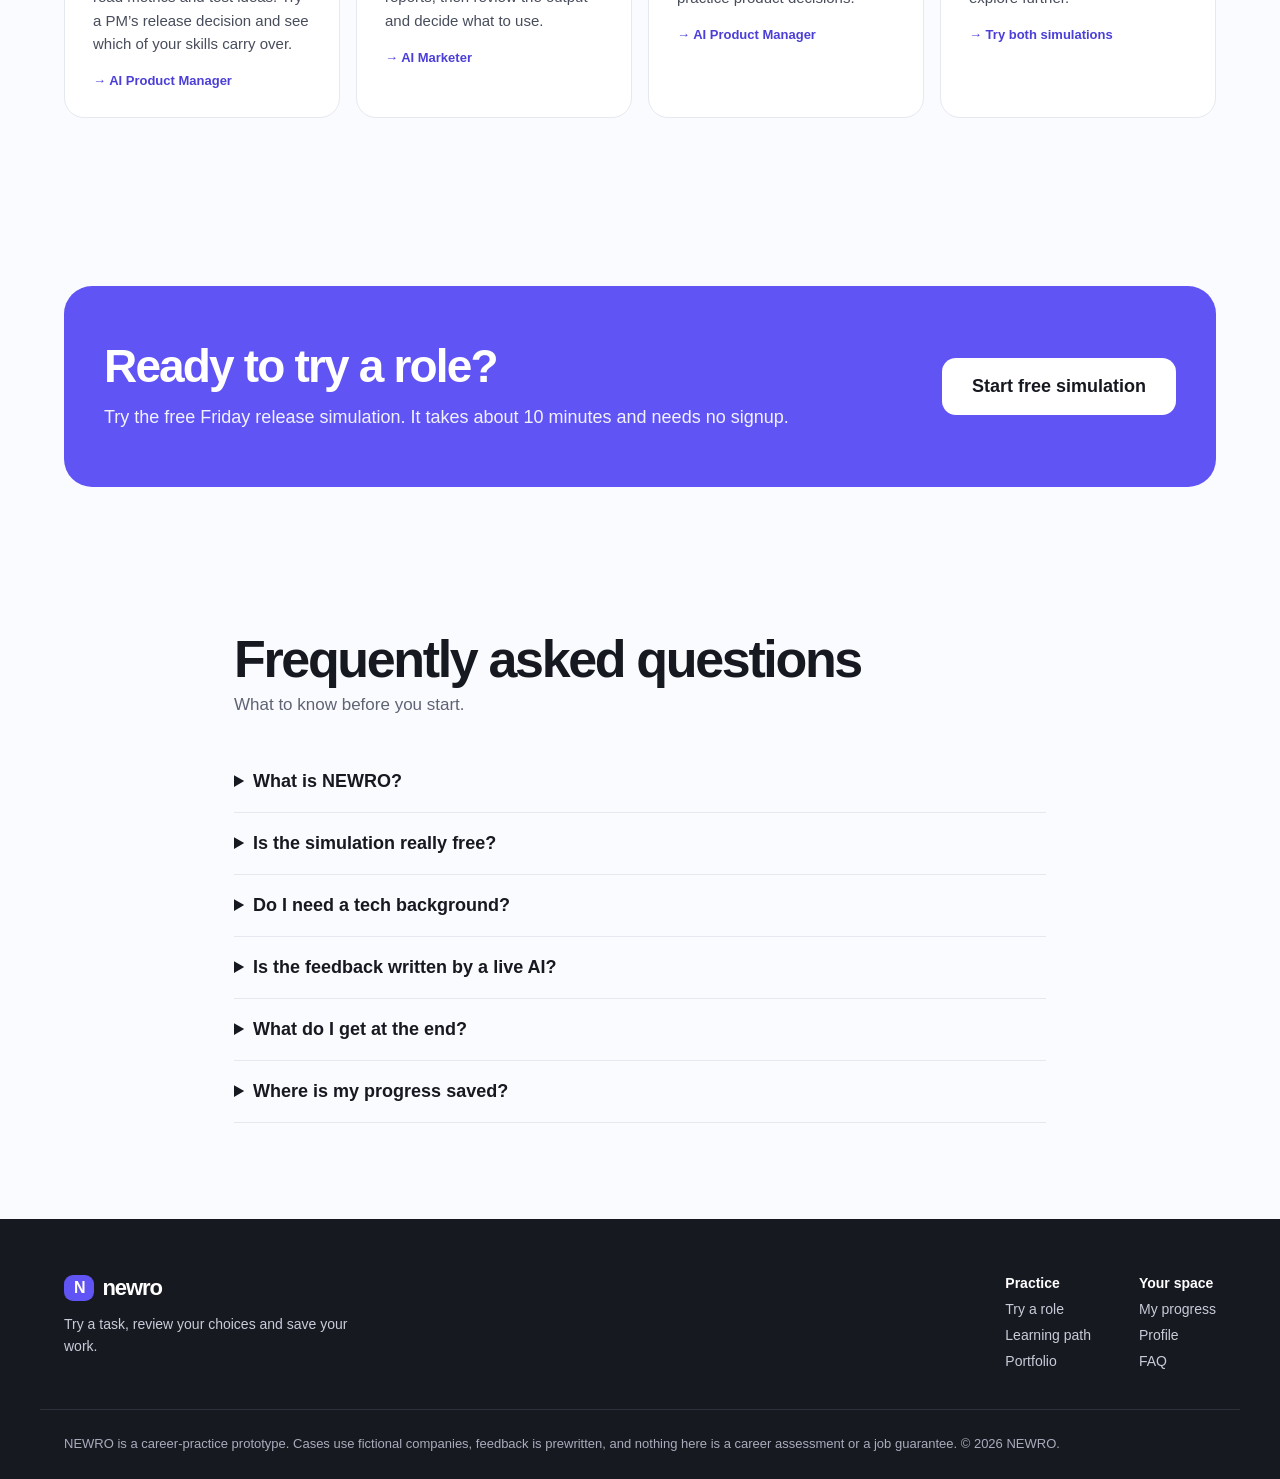
==== commit 4b2fa06b: "Simplify NEWRO copy and remove em dashes" ====
--- a/docs/index.html
+++ b/docs/index.html
@@ -1,5 +1,5 @@
 <!doctype html>
-<html lang="en"><head><meta charset="utf-8"><meta name="viewport" content="width=device-width,initial-scale=1,viewport-fit=cover"><meta name="theme-color" content="#f8f8ff"><meta name="apple-mobile-web-app-capable" content="yes"><meta name="apple-mobile-web-app-status-bar-style" content="black-translucent"><meta name="apple-mobile-web-app-title" content="NEWRO"><meta name="description" content="Try the work before you retrain. A free, ten-minute career exercise with practical decisions and a work sample to keep."><title>NEWRO — Try the job before you retrain</title><meta property="og:type" content="website"><meta property="og:site_name" content="NEWRO"><meta property="og:title" content="NEWRO — Try the job before you retrain"><meta property="og:description" content="Free career try-outs: make decisions in a fictional role and download your work sample before signing up."><meta property="og:url" content="https://aruzhankarimova-glitch.github.io/NEWRO/"><meta name="twitter:card" content="summary"><link rel="canonical" href="https://aruzhankarimova-glitch.github.io/NEWRO/"><script type="application/ld+json">{"@context":"https://schema.org","@type":"WebApplication","name":"NEWRO","url":"https://aruzhankarimova-glitch.github.io/NEWRO/","description":"Hands-on career practice with short role simulations, guided projects, and downloadable work samples.","applicationCategory":"EducationalApplication","operatingSystem":"Web browser","inLanguage":"en","isAccessibleForFree":true,"featureList":["AI Marketing career try-out","AI Product Manager career try-out","Guided practice projects","Local work-sample portfolio"]}</script>
+<html lang="en"><head><meta charset="utf-8"><meta name="viewport" content="width=device-width,initial-scale=1,viewport-fit=cover"><meta name="theme-color" content="#f8f8ff"><meta name="apple-mobile-web-app-capable" content="yes"><meta name="apple-mobile-web-app-status-bar-style" content="black-translucent"><meta name="apple-mobile-web-app-title" content="NEWRO"><meta name="description" content="Try the work before you retrain. A free, ten-minute career exercise with practical decisions and a work sample to keep."><title>NEWRO: Try the job before you retrain</title><meta property="og:type" content="website"><meta property="og:site_name" content="NEWRO"><meta property="og:title" content="NEWRO: Try the job before you retrain"><meta property="og:description" content="Free career try-outs: make decisions in a fictional role and download your work sample before signing up."><meta property="og:url" content="https://aruzhankarimova-glitch.github.io/NEWRO/"><meta name="twitter:card" content="summary"><link rel="canonical" href="https://aruzhankarimova-glitch.github.io/NEWRO/"><script type="application/ld+json">{"@context":"https://schema.org","@type":"WebApplication","name":"NEWRO","url":"https://aruzhankarimova-glitch.github.io/NEWRO/","description":"Short career exercises with feedback and downloadable work samples.","applicationCategory":"EducationalApplication","operatingSystem":"Web browser","inLanguage":"en","isAccessibleForFree":true,"featureList":["AI Marketing career try-out","AI Product Manager career try-out","Local work-sample portfolio"]}</script>
 <style>
 :root{font-family:Inter,-apple-system,BlinkMacSystemFont,"Segoe UI",sans-serif;color:#17171f;background:#fff;--ink:#17171f;--text:#3a3a48;--muted:#5e5e6e;--line:#e6e4f0;--surface:#f3f1fe;--accent:#4b3fd8;--cta:#18803e;--danger:#b72a29;--good:#125c2f}
 *{box-sizing:border-box}body{margin:0;min-width:320px}button,textarea{font:inherit}button{cursor:pointer}button:disabled{opacity:.47;cursor:not-allowed}button:focus-visible,textarea:focus-visible,a:focus-visible{outline:3px solid var(--accent);outline-offset:3px}a{color:var(--accent)}.site{max-width:1080px;margin:auto;padding:0 22px}.top{height:72px;display:flex;align-items:center;justify-content:space-between;gap:12px}.logo{font-size:24px;font-weight:800;letter-spacing:-.06em}.logo em{background:var(--accent);color:#fff;border-radius:10px;font-size:19px;font-style:normal;padding:5px 11px;margin-right:8px}.kicker{font-weight:700;font-size:13px;color:var(--muted)}.hero{padding:85px 0 90px}.hero h1{font-size:clamp(39px,7vw,78px);letter-spacing:-.072em;line-height:1.03;max-width:920px;margin:0 0 25px}.hero p{font-size:20px;line-height:1.5;max-width:640px;color:var(--text);margin:0 0 38px}.eyebrow{color:var(--accent)!important;font-size:14px!important;font-weight:700;margin-bottom:20px!important}.roles{display:grid;grid-template-columns:1fr 1fr;gap:18px}.role{border:1px solid var(--line);background:#fff;border-radius:20px;padding:29px;text-align:left;min-height:258px;transition:transform .18s,border-color .18s}.role:hover{border-color:var(--accent);transform:translateY(-2px)}.role h2{font-size:27px;letter-spacing:-.04em;margin:21px 0 8px}.role p{font-size:16px;line-height:1.55;margin:0;color:var(--text)}.role .go{display:block;color:var(--accent);font-weight:700;margin-top:22px}.square{display:grid;place-items:center;border-radius:13px;background:var(--surface);color:var(--accent);height:48px;width:48px;font-size:24px}.foot{border-top:1px solid var(--line);color:var(--muted);font-size:12px;padding:18px 0 25px}.mini{font-size:13px;line-height:1.5;color:var(--muted)}.player{min-height:100dvh;display:flex;flex-direction:column}.playerHeader{position:sticky;top:0;z-index:10;border-bottom:1px solid var(--line);background:#fffffff0;backdrop-filter:blur(8px)}.headerInner{height:69px;max-width:640px;margin:auto;padding:0 18px;display:flex;gap:13px;align-items:center}.plainBtn{background:transparent;border:0;width:44px;height:44px;border-radius:12px;color:var(--ink);font-size:22px}.plainBtn:hover{background:var(--surface)}.track{height:9px;background:#e9e6fc;border-radius:20px;overflow:hidden;flex:1}.fill{height:100%;background:var(--accent);border-radius:20px;transition:width .25s}.playerMain{flex:1;max-width:640px;padding:31px 20px 65px;width:100%;margin:0 auto}.player h1{font-size:clamp(30px,5vw,39px);letter-spacing:-.048em;line-height:1.12;margin:0 0 13px}.lead{font-size:17px;line-height:1.57;color:var(--text);margin:0 0 21px}.step{font-size:13px;font-weight:700;color:var(--muted);margin:0 0 13px}.panel{background:var(--surface);padding:20px;border-radius:17px;margin:15px 0}.panel h3{font-size:17px;margin:0 0 8px}.panel p{font-size:16px;line-height:1.58;margin:0;color:var(--text)}.cards{display:grid;gap:12px;margin:19px 0}.choice{display:flex;align-items:flex-start;gap:13px;width:100%;background:white;border:2px solid var(--line);border-radius:15px;padding:18px 16px;color:var(--ink);text-align:left;min-height:65px;line-height:1.4}.choice[aria-pressed="true"]{border-color:var(--accent);background:#f7f5ff}.choice:hover{border-color:#bcb6ea}.dot{border:2px solid #a8a1bc;border-radius:50%;width:20px;height:20px;flex-shrink:0;margin-top:1px;display:grid;place-items:center;font-size:11px}.choice[aria-pressed="true"] .dot{border-color:var(--accent);color:#fff;background:var(--accent)}.choice strong{display:block}.choice small{display:block;font-size:13px;color:var(--muted);margin-top:5px}.field{display:block;font-weight:700;font-size:14px;margin:21px 0 9px}.input{width:100%;padding:15px;border:1.5px solid #bcb6d5;border-radius:14px;background:white;min-height:96px;line-height:1.55;color:var(--ink);resize:vertical}.input:focus{border-color:var(--accent)}.mentor{display:flex;gap:12px;align-items:flex-start;background:var(--surface);border-radius:16px;padding:18px;margin:22px 0}.avatar{width:34px;height:34px;border-radius:10px;background:#e0dbfc;display:grid;place-items:center;color:var(--accent);font-weight:800;flex-shrink:0}.mentor b{font-size:13px}.mentor p{font-size:15px;color:var(--text);line-height:1.55;margin:5px 0 0}.info{border:1px solid var(--line);border-radius:16px;padding:18px 19px;margin:11px 0}.info b{display:block}.info p{color:var(--text);line-height:1.55;margin:7px 0 0}.chip{display:inline-block;font-size:12px;font-weight:700;background:var(--surface);color:var(--accent);border-radius:25px;padding:6px 11px}.green{color:var(--good)}.red{color:var(--danger)}.summary{border:1px solid var(--line);border-radius:18px;padding:22px;margin:13px 0}.summary h3{margin:13px 0;font-size:24px;letter-spacing:-.04em}.summary dt{font-size:12px;font-weight:700;color:var(--muted);margin-top:16px}.summary dd{line-height:1.5;margin:5px 0 0;overflow-wrap:anywhere}.buttons{display:flex;gap:10px}.buttons>*{flex:1}.primary,.secondary{min-height:54px;border-radius:14px;font-size:16px;font-weight:750;padding:13px 20px;border:0}.primary{background:var(--cta);color:white;flex:1}.primary:hover:not(:disabled){background:#136b33}.secondary{background:var(--surface);color:var(--accent)}.playerFooter{position:sticky;bottom:0;z-index:10;border-top:1px solid var(--line);background:#fffffff0;backdrop-filter:blur(8px)}.footerInner{max-width:640px;margin:auto;padding:13px 20px max(14px,env(safe-area-inset-bottom))}.meter{background:var(--surface);border-radius:13px;padding:14px;font-size:15px}.meter .track{margin-top:10px}.note{font-size:12px;color:var(--muted);line-height:1.5;margin:14px 0}.sr{position:absolute;clip-path:inset(50%);width:1px;height:1px;overflow:hidden}.same{display:flex;justify-content:space-between;gap:12px;align-items:center}@media(max-width:620px){.hero{padding:44px 0 65px}.roles{grid-template-columns:1fr}.role{min-height:auto}.hero p{font-size:18px}.buttons{flex-wrap:wrap}.footerInner>.buttons>.primary{flex:2}.playerMain{padding-top:25px}}@media(prefers-reduced-motion:reduce){*,*:before,*:after{transition:none!important;animation:none!important;scroll-behavior:auto!important}}
@@ -60,7 +60,7 @@
  if(match){data.role=match[1];data.step=Math.min(Number(match[2]),match[1]==='marketing'?10:6);render();}
  else if(data.role){home();}
 });
-function exportText(){if(data.role==='marketing'){var s=data.marketing;return 'NEWRO · AI Marketing Specialist — fictional practice brief\nAudience: '+(s.audience||'')+'\nHeadline: '+(s.headline||'')+'\nVisual creative: '+(window.NEWROScenes?window.NEWROScenes.creativeName(s.creative):s.creative||'')+'\nChannel: '+(s.channel||'')+'\nSuccess metric: '+(s.metric||'')+'\nReasoning: '+(s.reason||'')+'\n\nNot a certificate.'}var p=data.pm;return 'NEWRO · AI Product Manager — fictional practice brief\nShip: '+features.filter(function(f){return p.selection.indexOf(f.id)!==-1}).map(function(f){return f.title}).join(', ')+'\nHold: '+features.filter(function(f){return p.selection.indexOf(f.id)===-1}).map(function(f){return f.title}).join(', ')+'\nHours: '+hours()+'/24\nReasoning: '+(p.reason||'')+'\n\nNot a certificate.'}
+function exportText(){if(data.role==='marketing'){var s=data.marketing;return 'NEWRO · AI Marketing Specialist: fictional practice brief\nAudience: '+(s.audience||'')+'\nHeadline: '+(s.headline||'')+'\nVisual creative: '+(window.NEWROScenes?window.NEWROScenes.creativeName(s.creative):s.creative||'')+'\nChannel: '+(s.channel||'')+'\nSuccess metric: '+(s.metric||'')+'\nReasoning: '+(s.reason||'')+'\n\nNot a certificate.'}var p=data.pm;return 'NEWRO · AI Product Manager: fictional practice brief\nShip: '+features.filter(function(f){return p.selection.indexOf(f.id)!==-1}).map(function(f){return f.title}).join(', ')+'\nHold: '+features.filter(function(f){return p.selection.indexOf(f.id)===-1}).map(function(f){return f.title}).join(', ')+'\nHours: '+hours()+'/24\nReasoning: '+(p.reason||'')+'\n\nNot a certificate.'}
 window.NEWRO={
  start:function(role){if(window.NEWROSwarm)window.NEWROSwarm.stop();data.role=role;data.step=0;data[role]=role==='marketing'?{}:{selection:[],answers:{}};recordSimStep(false);render()},
  exit:function(){home()},
--- a/docs/assets/newro-landing-reference.css
+++ b/docs/assets/newro-landing-reference.css
@@ -61,3 +61,13 @@
 @media(hover:hover) and (pointer:fine){.nr-hero-roles button:hover{border-color:#6154f5;transform:translateY(-3px);box-shadow:0 12px 24px #6154f51c}}
 @media(max-width:400px){.nr-hero-roles{grid-template-columns:1fr}.nr-hero-roles button{min-height:76px}}
 @media(prefers-reduced-motion:reduce){.nr-hero-roles button{transition:none}}
+/* A brief brand-led loading cue; the interface underneath stays interactive. */
+.nr-page-load{height:0;background:transparent;transform:none;animation:nr-load-fade 1.4s ease both}
+.nr-page-load::before{content:"";position:fixed;top:0;left:0;width:100%;height:4px;background:linear-gradient(90deg,#21bb63,#6154f5,#21bb63);transform-origin:left;animation:nr-load-line 1.15s cubic-bezier(.22,.8,.27,1) both}
+.nr-load-chip{position:fixed;right:22px;top:88px;display:flex;align-items:center;gap:8px;padding:9px 13px;border:1px solid #dedbf7;border-radius:99px;background:#fff;color:#5146c8;box-shadow:0 8px 30px #30286818;font:700 10px/1.2 Inter,system-ui,sans-serif;letter-spacing:.05em;animation:nr-load-chip 1.1s ease both}
+.nr-load-chip i{width:8px;height:8px;border-radius:50%;background:#21bb63;box-shadow:0 0 0 4px #21bb6325}
+@keyframes nr-load-line{0%{transform:scaleX(0)}70%{transform:scaleX(.84)}100%{transform:scaleX(1)}}
+@keyframes nr-load-chip{0%{opacity:0;transform:translateY(-6px)}22%,75%{opacity:1;transform:none}100%{opacity:0;transform:translateY(-4px)}}
+@keyframes nr-load-fade{0%,85%{opacity:1}100%{opacity:0}}
+@media(max-width:760px){.nr-load-chip{right:14px;top:72px;font-size:9px}}
+@media(prefers-reduced-motion:reduce){.nr-page-load,.nr-page-load::before,.nr-load-chip{animation:none;display:none}}
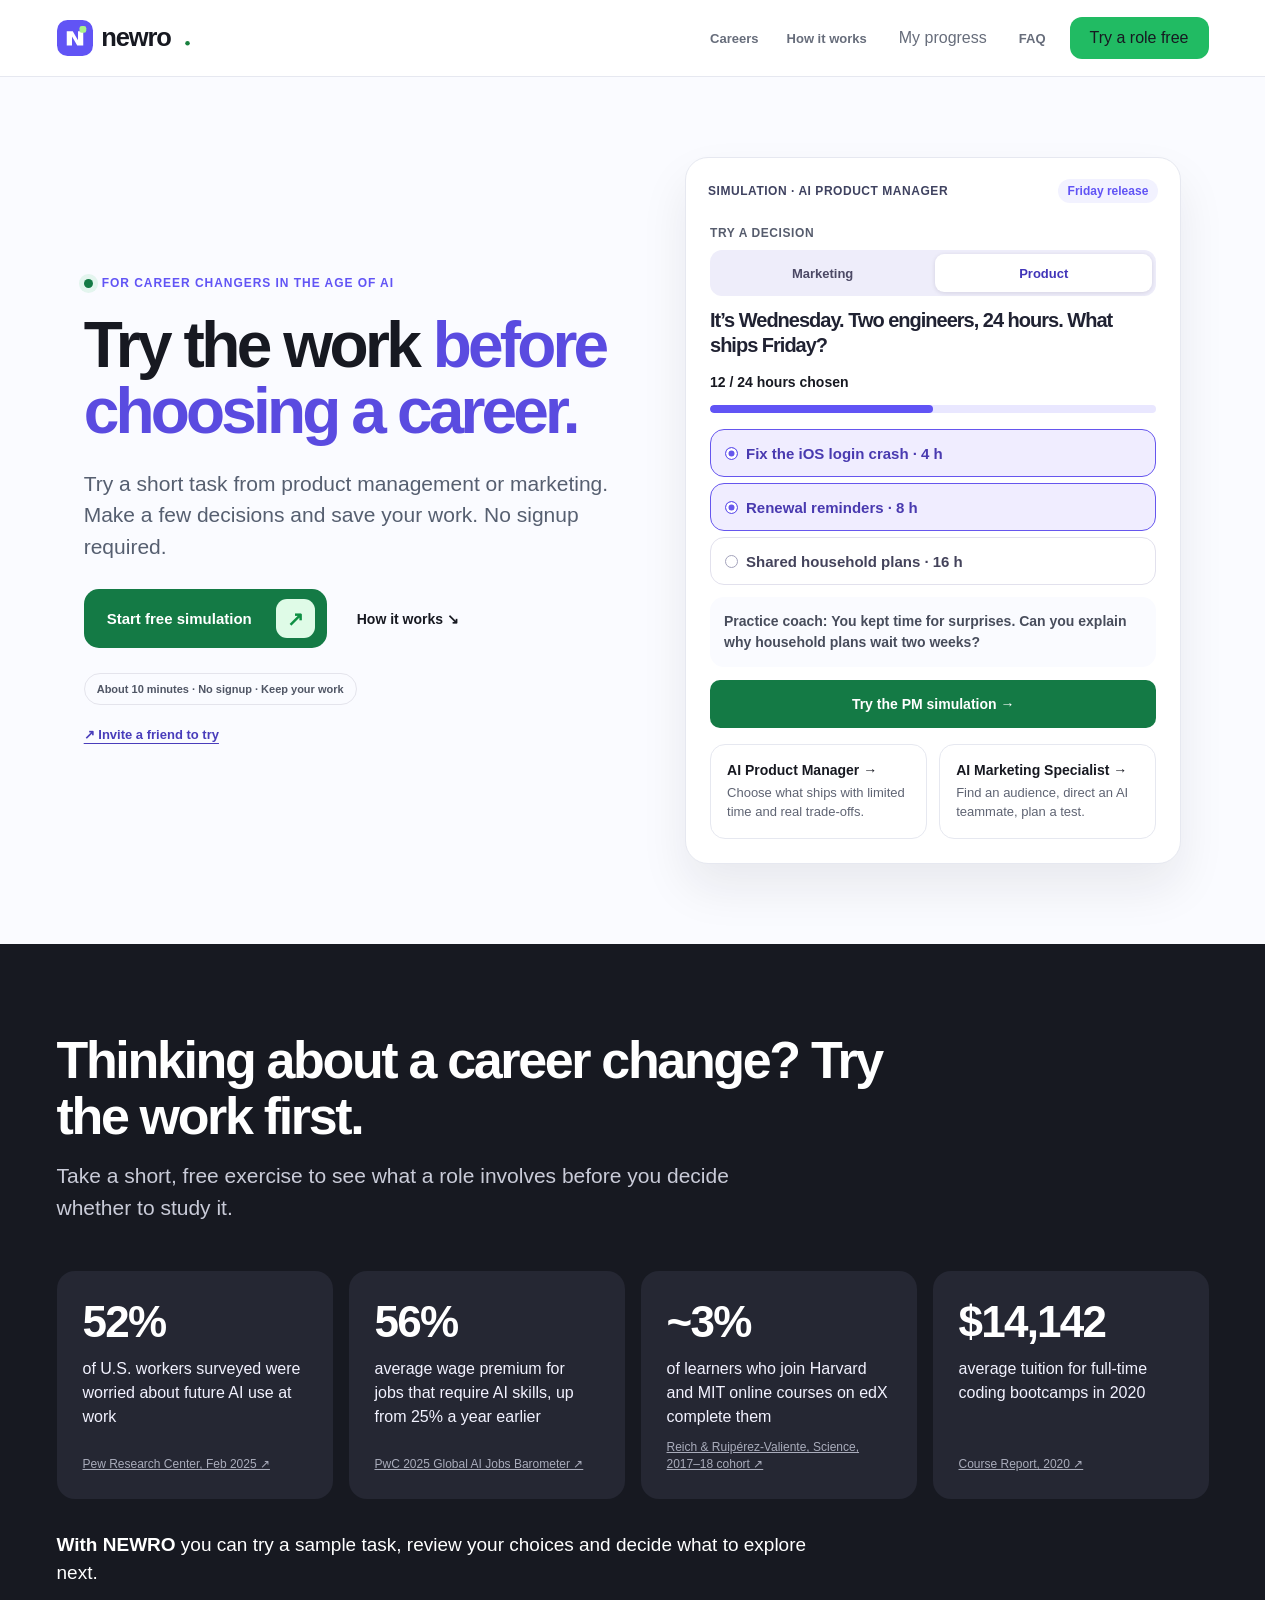
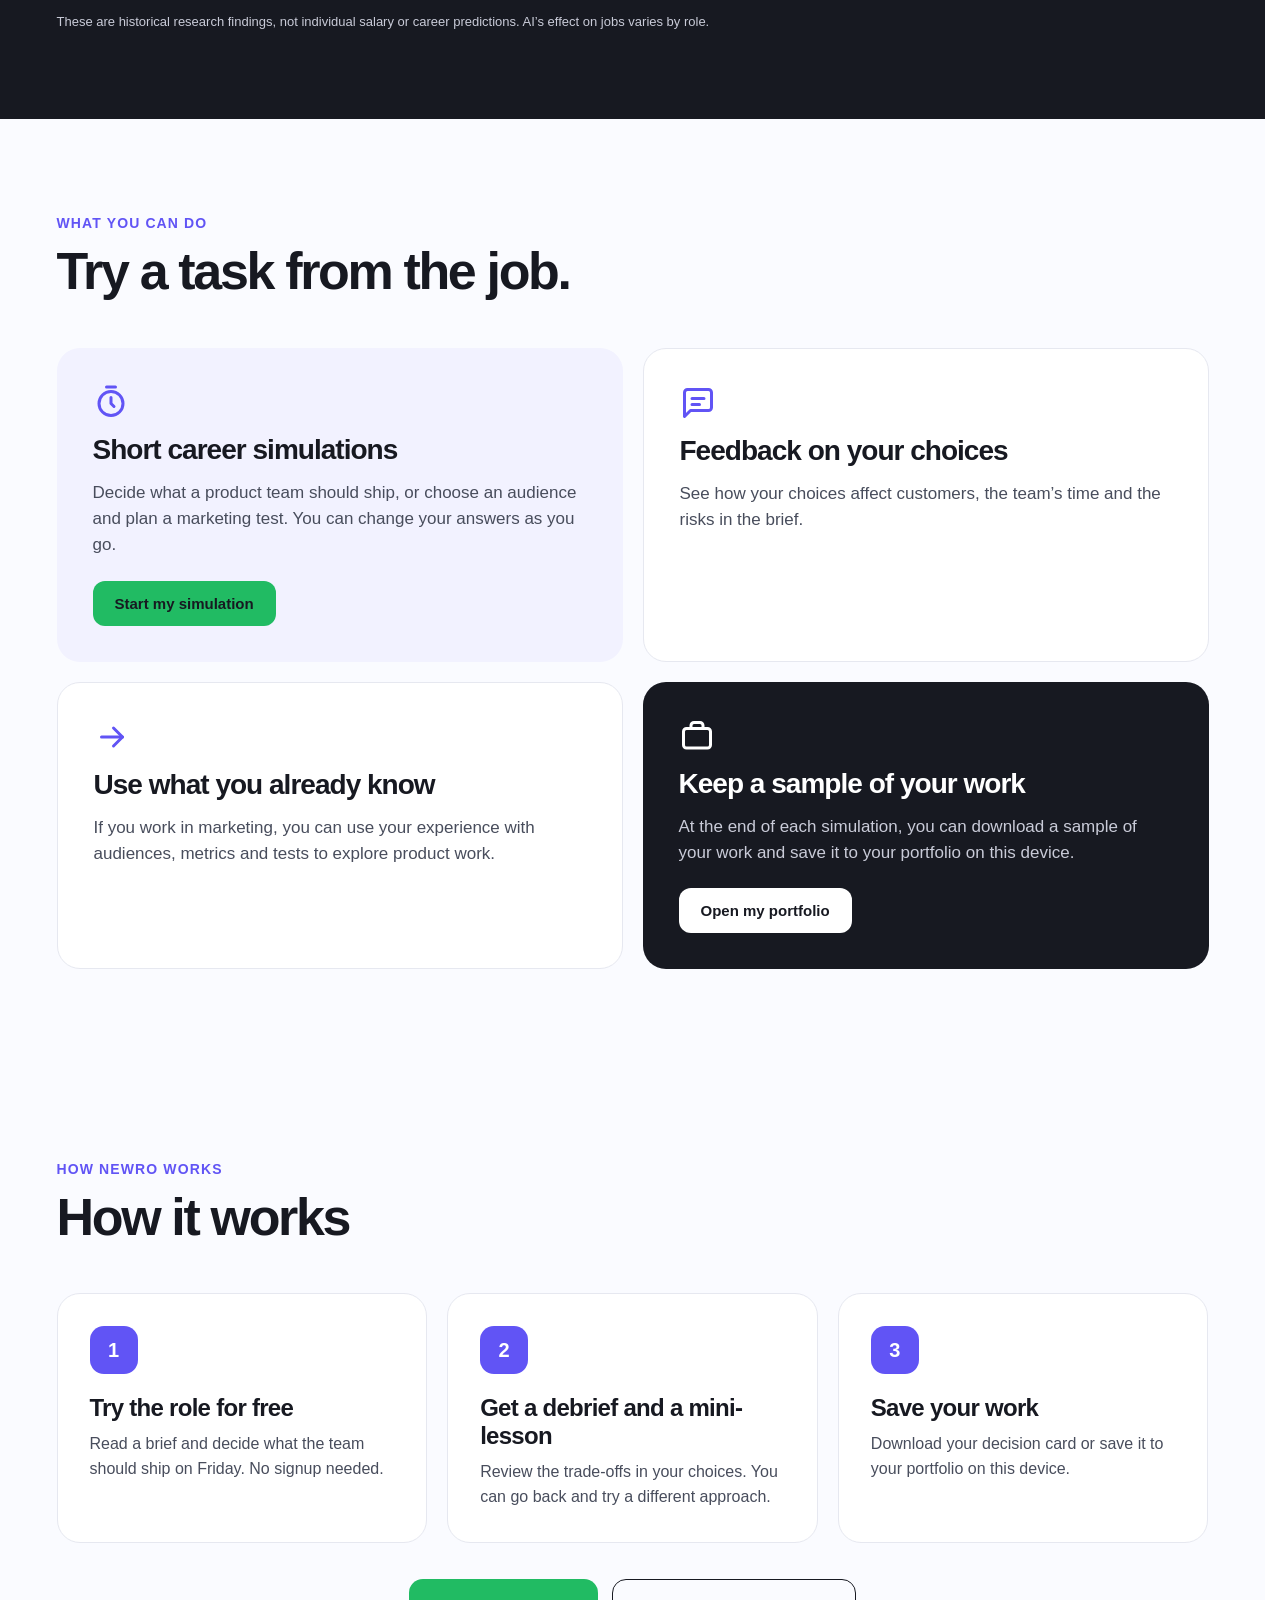
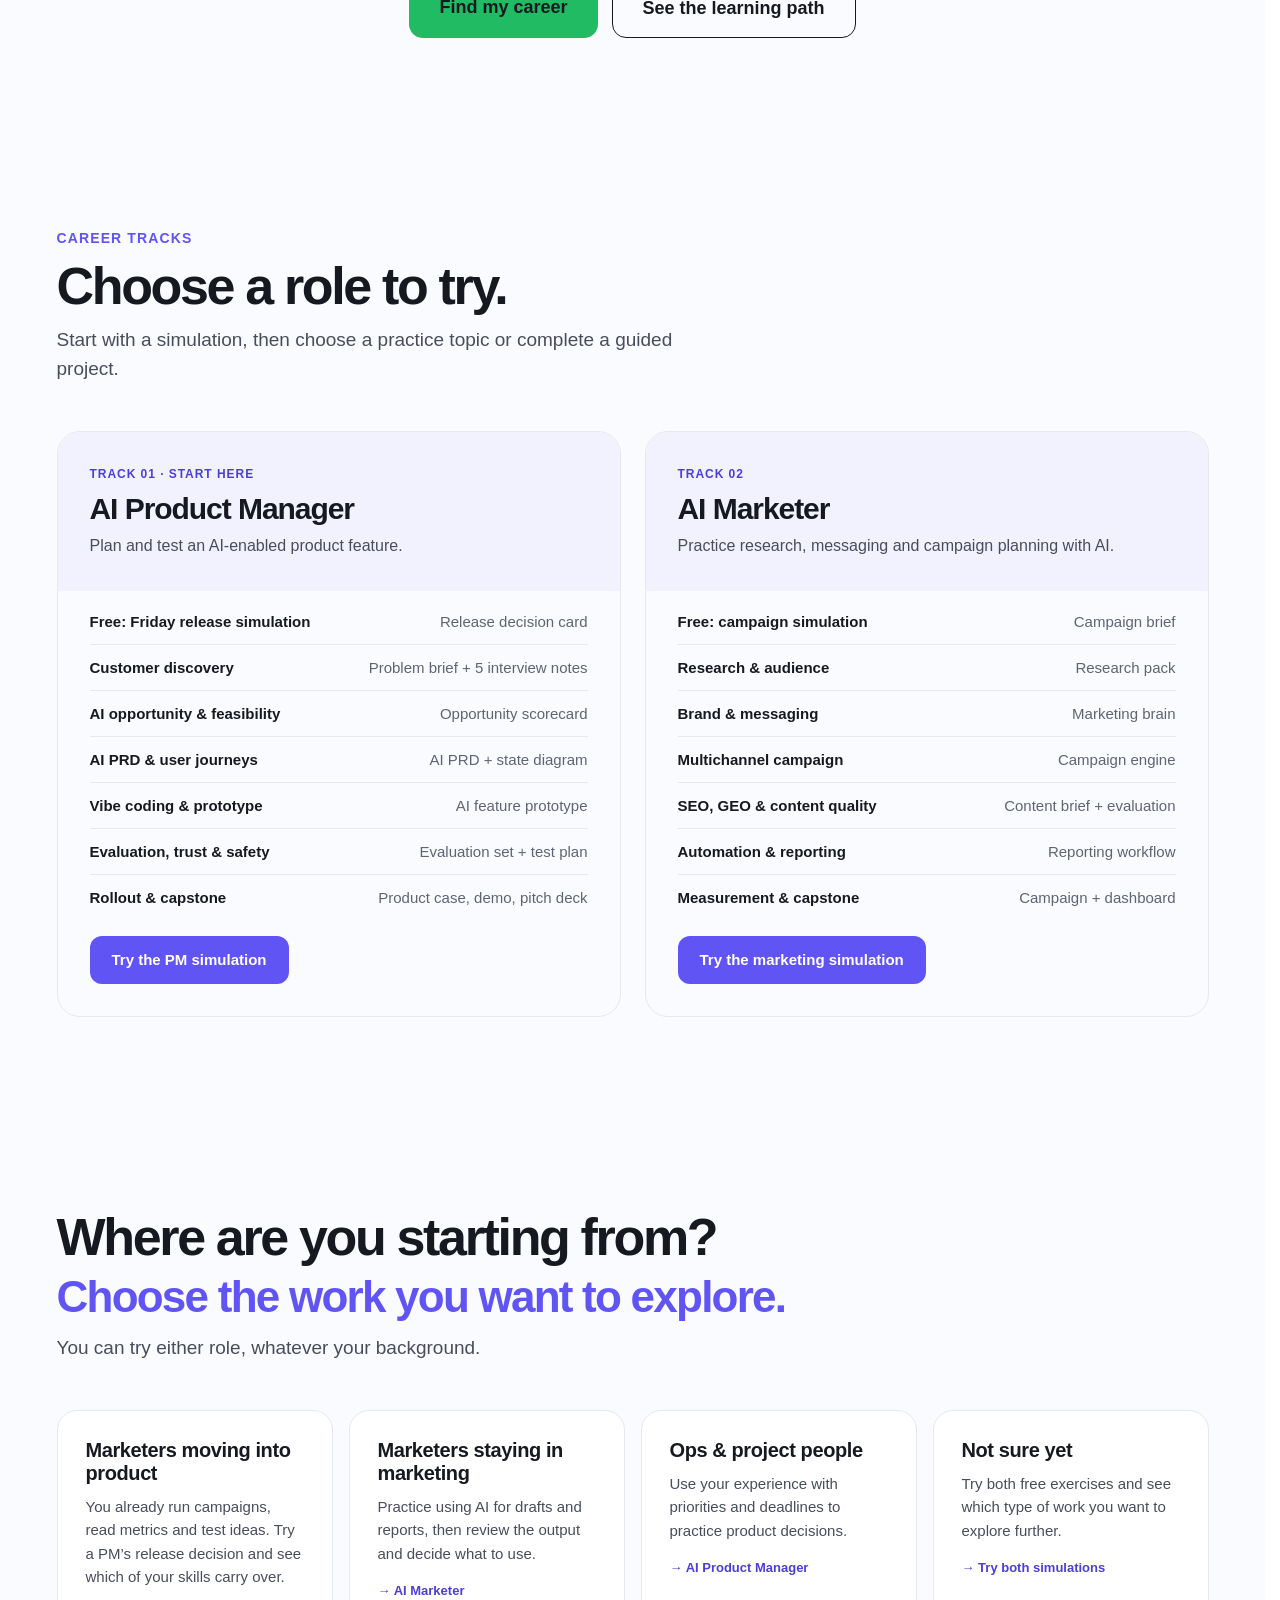
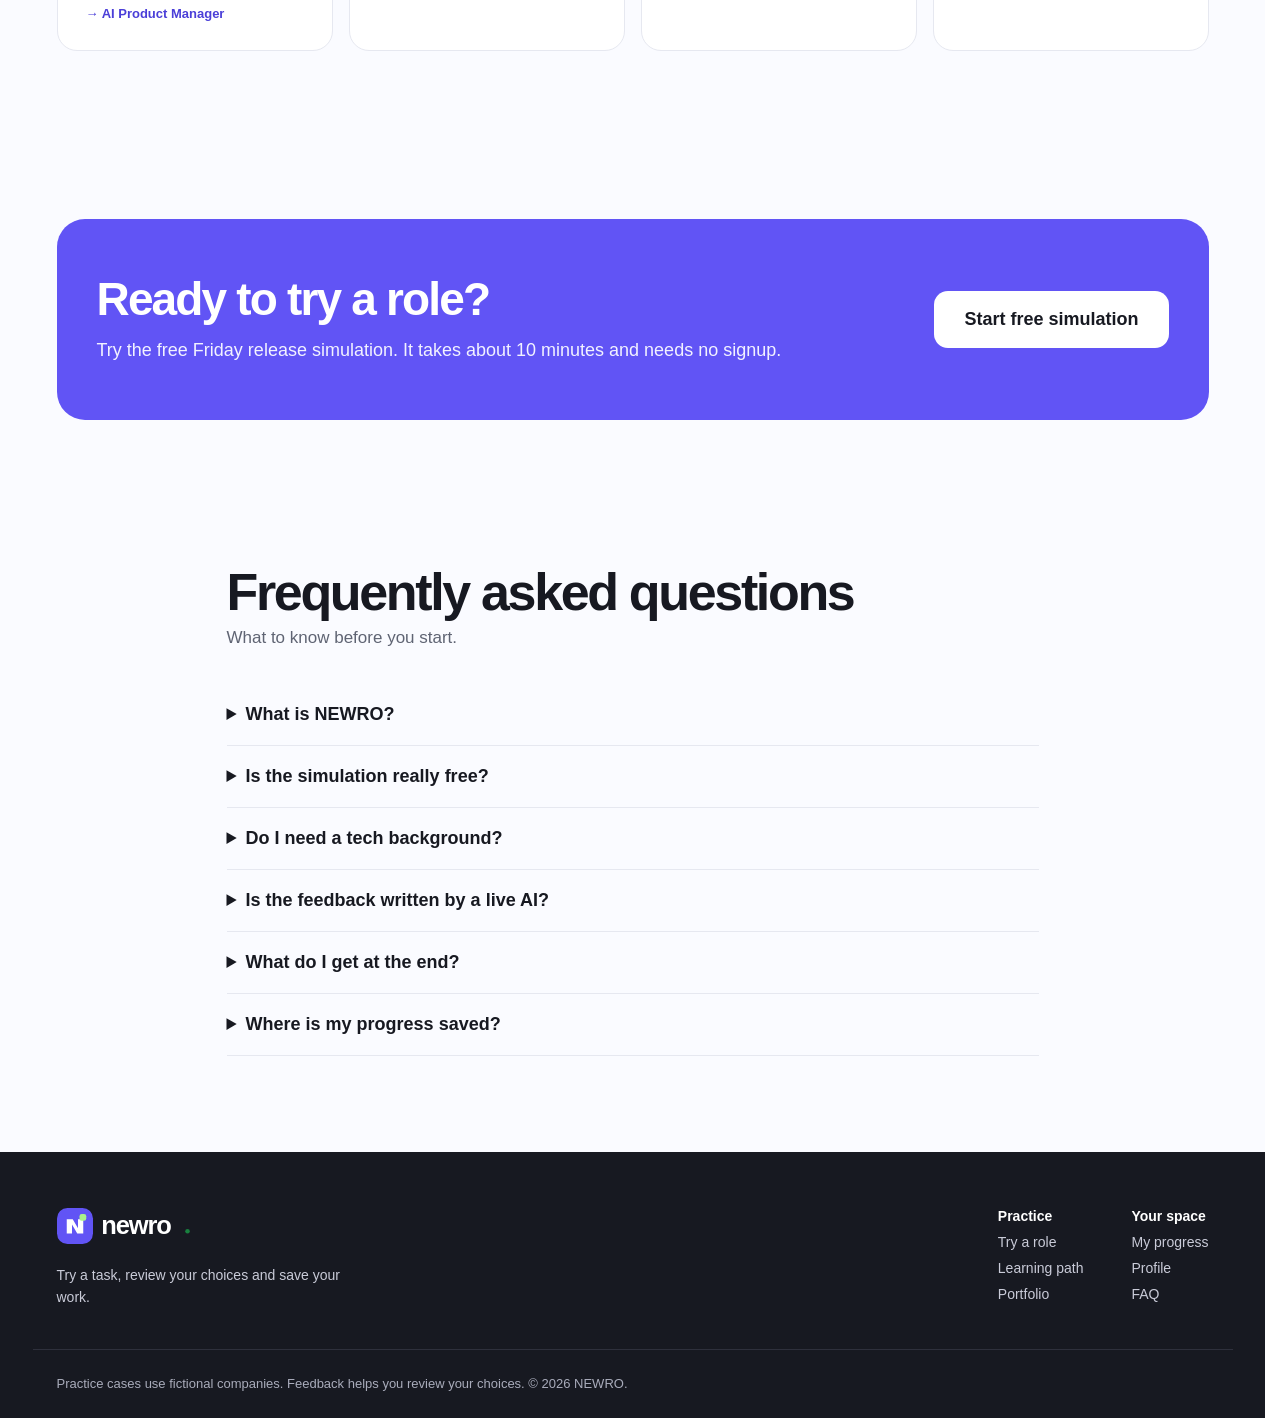
==== commit a564fbb2: "Enable practice projects and unify NEWRO branding" ====
--- a/docs/index.html
+++ b/docs/index.html
@@ -3,7 +3,7 @@
 <style>
 :root{font-family:Inter,-apple-system,BlinkMacSystemFont,"Segoe UI",sans-serif;color:#17171f;background:#fff;--ink:#17171f;--text:#3a3a48;--muted:#5e5e6e;--line:#e6e4f0;--surface:#f3f1fe;--accent:#4b3fd8;--cta:#18803e;--danger:#b72a29;--good:#125c2f}
 *{box-sizing:border-box}body{margin:0;min-width:320px}button,textarea{font:inherit}button{cursor:pointer}button:disabled{opacity:.47;cursor:not-allowed}button:focus-visible,textarea:focus-visible,a:focus-visible{outline:3px solid var(--accent);outline-offset:3px}a{color:var(--accent)}.site{max-width:1080px;margin:auto;padding:0 22px}.top{height:72px;display:flex;align-items:center;justify-content:space-between;gap:12px}.logo{font-size:24px;font-weight:800;letter-spacing:-.06em}.logo em{background:var(--accent);color:#fff;border-radius:10px;font-size:19px;font-style:normal;padding:5px 11px;margin-right:8px}.kicker{font-weight:700;font-size:13px;color:var(--muted)}.hero{padding:85px 0 90px}.hero h1{font-size:clamp(39px,7vw,78px);letter-spacing:-.072em;line-height:1.03;max-width:920px;margin:0 0 25px}.hero p{font-size:20px;line-height:1.5;max-width:640px;color:var(--text);margin:0 0 38px}.eyebrow{color:var(--accent)!important;font-size:14px!important;font-weight:700;margin-bottom:20px!important}.roles{display:grid;grid-template-columns:1fr 1fr;gap:18px}.role{border:1px solid var(--line);background:#fff;border-radius:20px;padding:29px;text-align:left;min-height:258px;transition:transform .18s,border-color .18s}.role:hover{border-color:var(--accent);transform:translateY(-2px)}.role h2{font-size:27px;letter-spacing:-.04em;margin:21px 0 8px}.role p{font-size:16px;line-height:1.55;margin:0;color:var(--text)}.role .go{display:block;color:var(--accent);font-weight:700;margin-top:22px}.square{display:grid;place-items:center;border-radius:13px;background:var(--surface);color:var(--accent);height:48px;width:48px;font-size:24px}.foot{border-top:1px solid var(--line);color:var(--muted);font-size:12px;padding:18px 0 25px}.mini{font-size:13px;line-height:1.5;color:var(--muted)}.player{min-height:100dvh;display:flex;flex-direction:column}.playerHeader{position:sticky;top:0;z-index:10;border-bottom:1px solid var(--line);background:#fffffff0;backdrop-filter:blur(8px)}.headerInner{height:69px;max-width:640px;margin:auto;padding:0 18px;display:flex;gap:13px;align-items:center}.plainBtn{background:transparent;border:0;width:44px;height:44px;border-radius:12px;color:var(--ink);font-size:22px}.plainBtn:hover{background:var(--surface)}.track{height:9px;background:#e9e6fc;border-radius:20px;overflow:hidden;flex:1}.fill{height:100%;background:var(--accent);border-radius:20px;transition:width .25s}.playerMain{flex:1;max-width:640px;padding:31px 20px 65px;width:100%;margin:0 auto}.player h1{font-size:clamp(30px,5vw,39px);letter-spacing:-.048em;line-height:1.12;margin:0 0 13px}.lead{font-size:17px;line-height:1.57;color:var(--text);margin:0 0 21px}.step{font-size:13px;font-weight:700;color:var(--muted);margin:0 0 13px}.panel{background:var(--surface);padding:20px;border-radius:17px;margin:15px 0}.panel h3{font-size:17px;margin:0 0 8px}.panel p{font-size:16px;line-height:1.58;margin:0;color:var(--text)}.cards{display:grid;gap:12px;margin:19px 0}.choice{display:flex;align-items:flex-start;gap:13px;width:100%;background:white;border:2px solid var(--line);border-radius:15px;padding:18px 16px;color:var(--ink);text-align:left;min-height:65px;line-height:1.4}.choice[aria-pressed="true"]{border-color:var(--accent);background:#f7f5ff}.choice:hover{border-color:#bcb6ea}.dot{border:2px solid #a8a1bc;border-radius:50%;width:20px;height:20px;flex-shrink:0;margin-top:1px;display:grid;place-items:center;font-size:11px}.choice[aria-pressed="true"] .dot{border-color:var(--accent);color:#fff;background:var(--accent)}.choice strong{display:block}.choice small{display:block;font-size:13px;color:var(--muted);margin-top:5px}.field{display:block;font-weight:700;font-size:14px;margin:21px 0 9px}.input{width:100%;padding:15px;border:1.5px solid #bcb6d5;border-radius:14px;background:white;min-height:96px;line-height:1.55;color:var(--ink);resize:vertical}.input:focus{border-color:var(--accent)}.mentor{display:flex;gap:12px;align-items:flex-start;background:var(--surface);border-radius:16px;padding:18px;margin:22px 0}.avatar{width:34px;height:34px;border-radius:10px;background:#e0dbfc;display:grid;place-items:center;color:var(--accent);font-weight:800;flex-shrink:0}.mentor b{font-size:13px}.mentor p{font-size:15px;color:var(--text);line-height:1.55;margin:5px 0 0}.info{border:1px solid var(--line);border-radius:16px;padding:18px 19px;margin:11px 0}.info b{display:block}.info p{color:var(--text);line-height:1.55;margin:7px 0 0}.chip{display:inline-block;font-size:12px;font-weight:700;background:var(--surface);color:var(--accent);border-radius:25px;padding:6px 11px}.green{color:var(--good)}.red{color:var(--danger)}.summary{border:1px solid var(--line);border-radius:18px;padding:22px;margin:13px 0}.summary h3{margin:13px 0;font-size:24px;letter-spacing:-.04em}.summary dt{font-size:12px;font-weight:700;color:var(--muted);margin-top:16px}.summary dd{line-height:1.5;margin:5px 0 0;overflow-wrap:anywhere}.buttons{display:flex;gap:10px}.buttons>*{flex:1}.primary,.secondary{min-height:54px;border-radius:14px;font-size:16px;font-weight:750;padding:13px 20px;border:0}.primary{background:var(--cta);color:white;flex:1}.primary:hover:not(:disabled){background:#136b33}.secondary{background:var(--surface);color:var(--accent)}.playerFooter{position:sticky;bottom:0;z-index:10;border-top:1px solid var(--line);background:#fffffff0;backdrop-filter:blur(8px)}.footerInner{max-width:640px;margin:auto;padding:13px 20px max(14px,env(safe-area-inset-bottom))}.meter{background:var(--surface);border-radius:13px;padding:14px;font-size:15px}.meter .track{margin-top:10px}.note{font-size:12px;color:var(--muted);line-height:1.5;margin:14px 0}.sr{position:absolute;clip-path:inset(50%);width:1px;height:1px;overflow:hidden}.same{display:flex;justify-content:space-between;gap:12px;align-items:center}@media(max-width:620px){.hero{padding:44px 0 65px}.roles{grid-template-columns:1fr}.role{min-height:auto}.hero p{font-size:18px}.buttons{flex-wrap:wrap}.footerInner>.buttons>.primary{flex:2}.playerMain{padding-top:25px}}@media(prefers-reduced-motion:reduce){*,*:before,*:after{transition:none!important;animation:none!important;scroll-behavior:auto!important}}
-</style><link rel="stylesheet" href="./assets/newro-experience.css"><link rel="stylesheet" href="./assets/newro-course.css"><link rel="stylesheet" href="./assets/newro-flow.css"><link rel="stylesheet" href="./assets/newro-polish.css"><link rel="stylesheet" href="./assets/newro-premium.css"><link rel="stylesheet" href="./assets/newro-responsive.css"><link rel="stylesheet" href="./assets/newro-curriculum.css"><link rel="stylesheet" href="./assets/newro-paywall.css"><link rel="stylesheet" href="./assets/newro-scenarios.css"><link rel="stylesheet" href="./assets/newro-challenge.css"><link rel="stylesheet" href="./assets/newro-landing-reference.css"><link rel="manifest" href="./manifest.webmanifest"><link rel="icon" type="image/svg+xml" href="./icon.svg"></head><body><a class="newro-skip-link" href="#app">Skip to main content</a><div id="app"></div><noscript><main style="max-width:620px;margin:48px auto;padding:24px;font:16px/1.55 system-ui,sans-serif"><h1>NEWRO needs JavaScript</h1><p>Enable JavaScript to use the interactive career simulations. No account is required to start.</p></main></noscript><script src="./assets/newro-experience.js"></script><script src="./assets/newro-swarm.js"></script><script src="./assets/newro-course.js"></script><script src="./assets/newro-curriculum.js"></script><script src="./assets/newro-flow.js"></script><script src="./assets/newro-free-lesson.js"></script><script src="./assets/newro-mobile.js"></script><script src="./assets/newro-challenge.js"></script><script src="./assets/newro-landing-reference.js"></script><script src="./assets/newro-premium.js"></script><script src="./assets/newro-paywall.js"></script><script src="./assets/newro-scenarios.js"></script><script>
+</style><link rel="stylesheet" href="./assets/newro-experience.css"><link rel="stylesheet" href="./assets/newro-course.css"><link rel="stylesheet" href="./assets/newro-flow.css"><link rel="stylesheet" href="./assets/newro-polish.css"><link rel="stylesheet" href="./assets/newro-premium.css"><link rel="stylesheet" href="./assets/newro-responsive.css"><link rel="stylesheet" href="./assets/newro-curriculum.css"><link rel="stylesheet" href="./assets/newro-paywall.css"><link rel="stylesheet" href="./assets/newro-scenarios.css"><link rel="stylesheet" href="./assets/newro-challenge.css"><link rel="stylesheet" href="./assets/newro-landing-reference.css"><link rel="manifest" href="./manifest.webmanifest"><link rel="icon" type="image/svg+xml" href="./icon.svg"></head><body><a class="newro-skip-link" href="#app">Skip to main content</a><div id="app"></div><noscript><main style="max-width:620px;margin:48px auto;padding:24px;font:16px/1.55 system-ui,sans-serif"><h1>NEWRO needs JavaScript</h1><p>Enable JavaScript to use the interactive career simulations. No account is required to start.</p></main></noscript><script src="./assets/newro-experience.js"></script><script src="./assets/newro-swarm.js"></script><script src="./assets/newro-course.js"></script><script src="./assets/newro-curriculum.js"></script><script src="./assets/newro-flow.js"></script><script src="./assets/newro-free-lesson.js"></script><script src="./assets/newro-mobile.js"></script><script src="./assets/newro-challenge.js"></script><script src="./assets/newro-landing-reference.js"></script><script src="./assets/newro-premium.js"></script><script src="./assets/newro-paywall.js"></script><script src="./assets/newro-practice.js"></script><script src="./assets/newro-scenarios.js"></script><script>
 (function(){'use strict';
 var root=document.getElementById('app'),key='newro-career-tryout-v1';
 var features=[{id:'login',title:'Fix the iOS login crash',hours:4,value:'Critical',risk:'Low',detail:'1 in 7 sign-ins fails after an update.'},{id:'reminders',title:'Renewal reminders',hours:8,value:'High',risk:'Medium',detail:'The most requested core feature.'},{id:'onboarding',title:'New onboarding checklist',hours:12,value:'High',risk:'High',detail:'Changes an untested signup flow.'},{id:'household',title:'Shared household plans',hours:16,value:'Medium',risk:'High',detail:'Permissions design is unfinished.'},{id:'dark',title:'Dark mode',hours:10,value:'Medium',risk:'Low',detail:'Nice to have; not urgent.'},{id:'csv',title:'CSV export',hours:6,value:'Low',risk:'Low',detail:'Useful to some power users.'},{id:'referral',title:'Referral banner',hours:3,value:'Low',risk:'Low',detail:'Marketing request for Monday.'}];
--- a/docs/assets/newro-landing-reference.css
+++ b/docs/assets/newro-landing-reference.css
@@ -71,3 +71,11 @@
 @keyframes nr-load-fade{0%,85%{opacity:1}100%{opacity:0}}
 @media(max-width:760px){.nr-load-chip{right:14px;top:72px;font-size:9px}}
 @media(prefers-reduced-motion:reduce){.nr-page-load,.nr-page-load::before,.nr-load-chip{animation:none;display:none}}
+/* Shared header geometry keeps the brand stable across pages and scrollbar changes. */
+html{scrollbar-gutter:stable}
+.cs-shell .cs-topin,.nf-app .nf-topinner{max-width:1200px;box-sizing:border-box;height:76px;min-height:76px;padding:0 24px;margin:0 auto;flex-wrap:nowrap;gap:24px}
+.cs-shell .nl-brand,.nf-app .nf-brand{display:inline-flex;align-items:center;flex:0 0 138px;width:138px;height:36px;min-height:36px;padding:0;margin:0;border:0;line-height:1;transform:none!important;transition:none!important}
+.nr-logo,.nf-app img.nr-logo{display:block;flex:none;width:138px;height:36px;max-width:none}
+.nr-journey-step.practice{cursor:pointer;border:1px solid #dedbf7;background:white;color:#171921;text-align:left}
+.nr-practice{max-width:820px;margin:auto}.nr-practice li{margin:10px 0;line-height:1.6}.nr-practice .nf-answer{width:100%;min-height:220px}
+@media(max-width:760px){.cs-shell .cs-topin,.nf-app .nf-topinner{height:64px;min-height:64px;padding:0 20px;gap:12px}}
